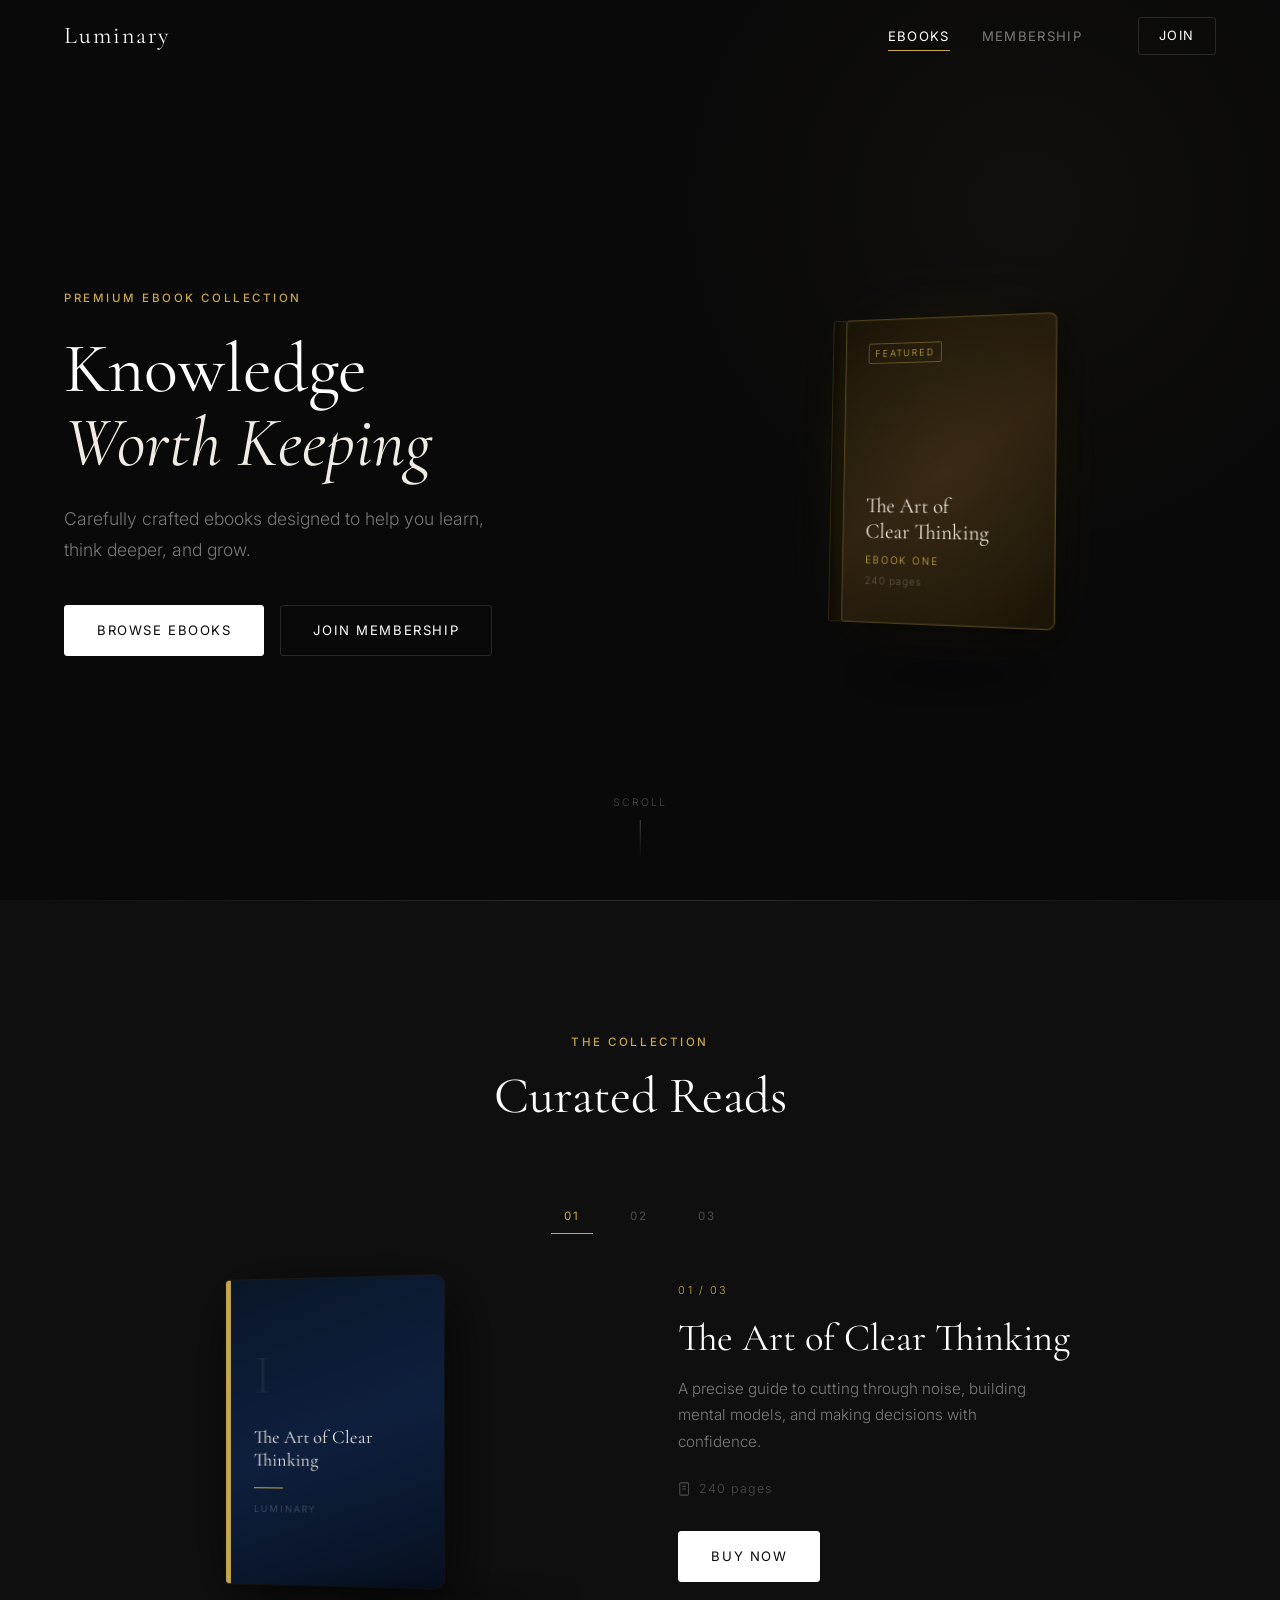
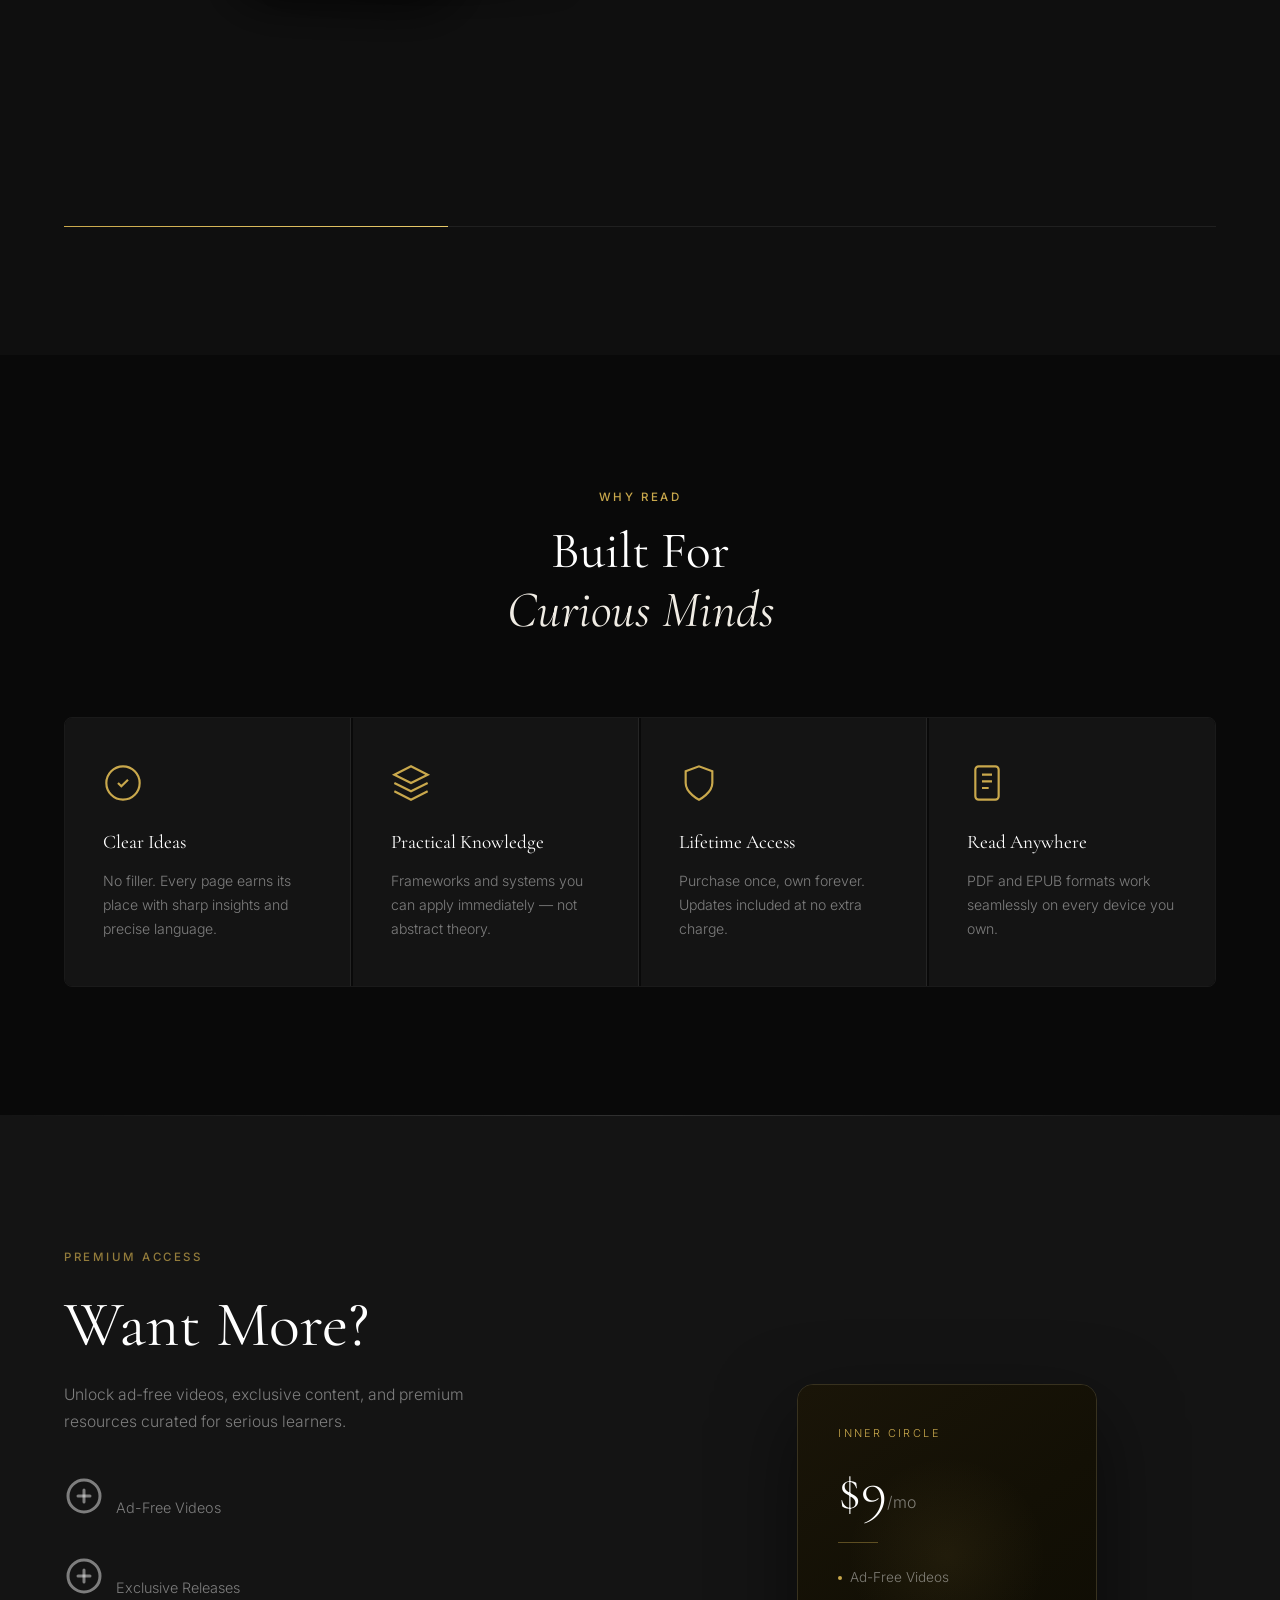
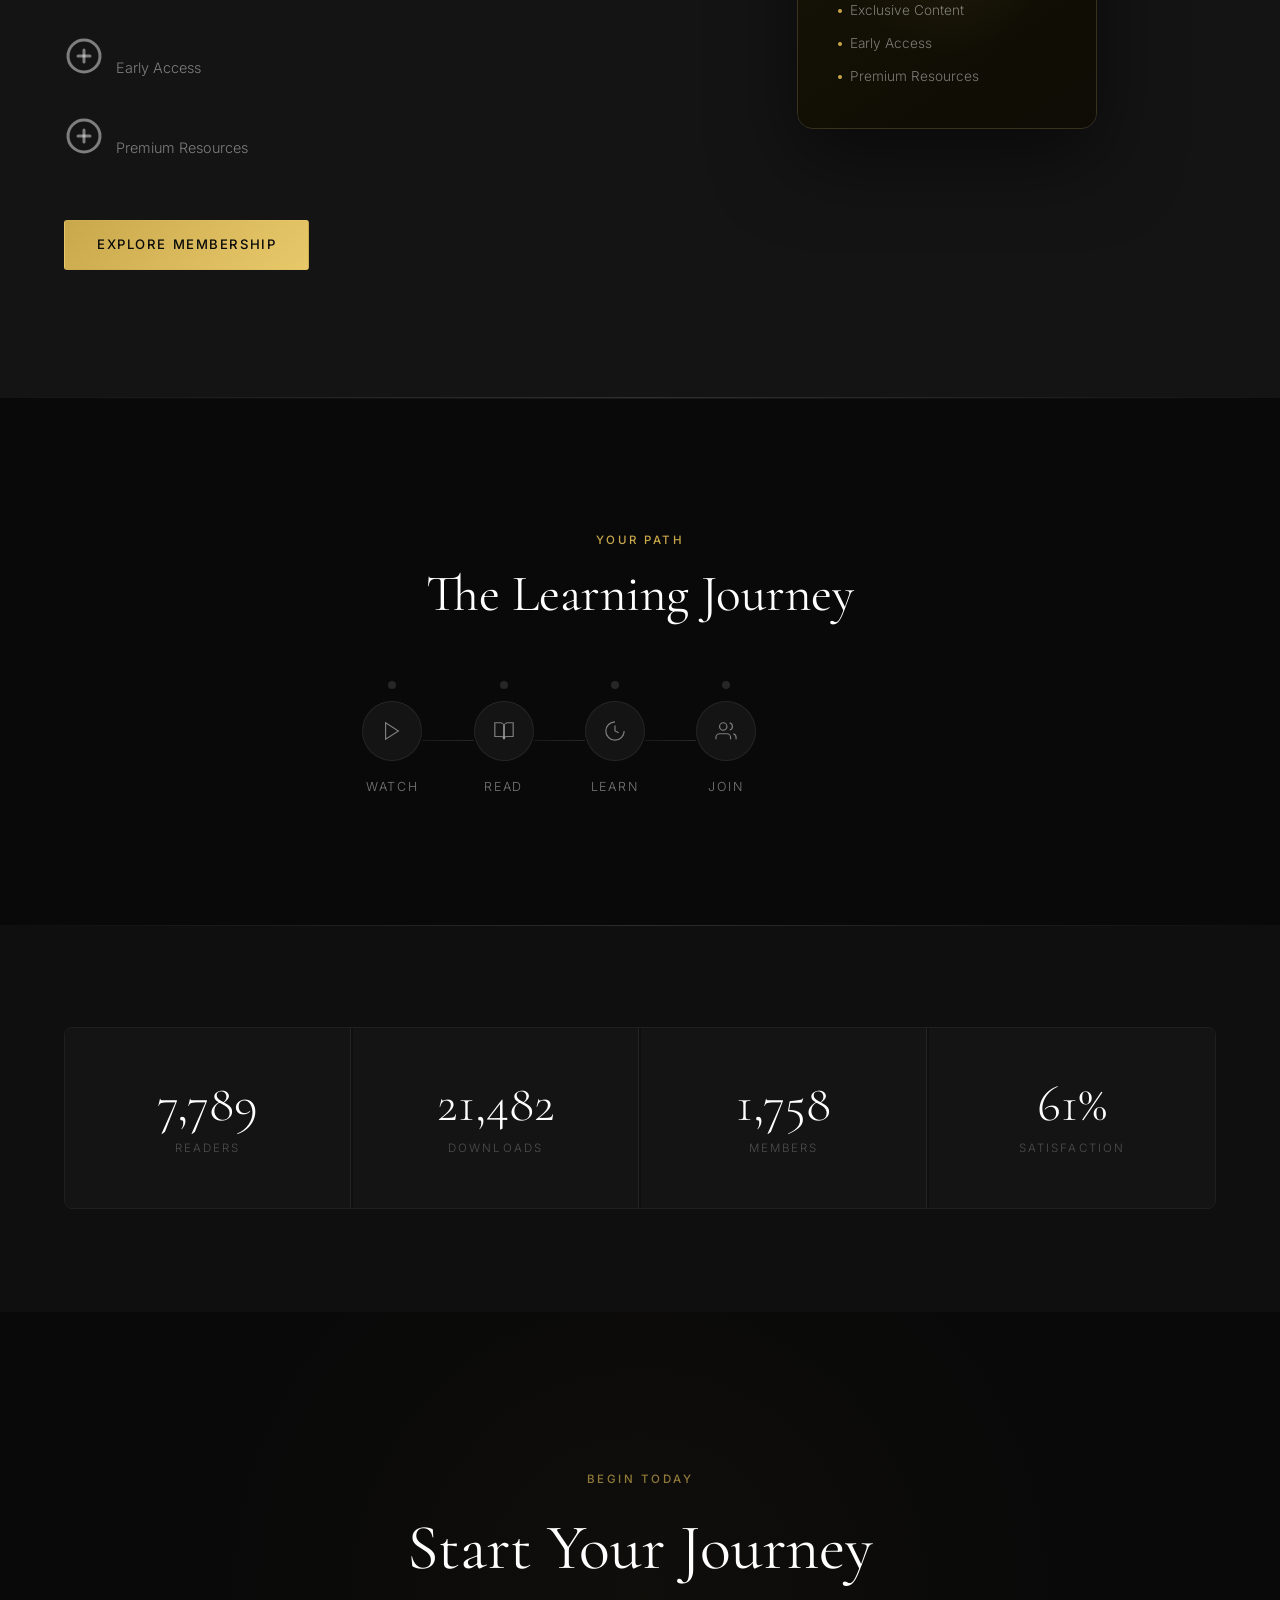
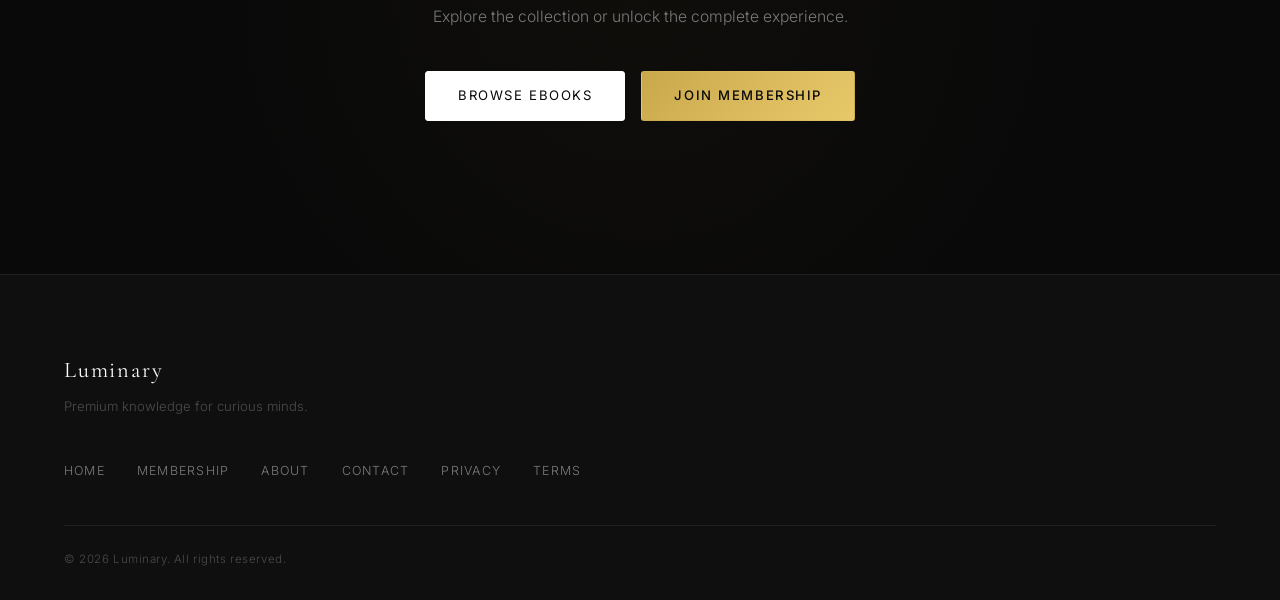
==== index.html @ 5d36d930 "Build premium two-page creator website (Home + Membership) - Dark luxury theme with Cormorant Garamo" ====
<!DOCTYPE html>
<html lang="en">
<head>
  <meta charset="UTF-8" />
  <meta name="viewport" content="width=device-width, initial-scale=1.0" />
  <title>Luminary — Ebook Collection</title>
  <link rel="stylesheet" href="styles.css" />
  <link rel="preconnect" href="https://fonts.googleapis.com" />
  <link rel="preconnect" href="https://fonts.gstatic.com" crossorigin />
  <link href="https://fonts.googleapis.com/css2?family=Cormorant+Garamond:ital,wght@0,300;0,400;0,500;0,600;1,300;1,400&family=Inter:wght@300;400;500;600&display=swap" rel="stylesheet" />
</head>
<body class="home-page">

  <!-- NAV -->
  <nav class="nav" id="nav">
    <div class="nav-inner">
      <a href="index.html" class="nav-logo">Luminary</a>
      <div class="nav-links">
        <a href="index.html" class="nav-link active">Ebooks</a>
        <a href="membership.html" class="nav-link">Membership</a>
      </div>
      <a href="membership.html" class="nav-cta">Join</a>
      <button class="nav-burger" id="navBurger" aria-label="Menu">
        <span></span><span></span><span></span>
      </button>
    </div>
    <div class="nav-mobile" id="navMobile">
      <a href="index.html">Ebooks</a>
      <a href="membership.html">Membership</a>
      <a href="membership.html" class="nav-mobile-cta">Join Membership</a>
    </div>
  </nav>

  <!-- SECTION 1 — HERO -->
  <section class="hero" id="hero">
    <div class="hero-inner">
      <div class="hero-text">
        <span class="hero-label reveal">Premium Ebook Collection</span>
        <h1 class="hero-heading reveal">Knowledge<br /><em>Worth Keeping</em></h1>
        <p class="hero-sub reveal">Carefully crafted ebooks designed to help you learn, think deeper, and grow.</p>
        <div class="hero-actions reveal">
          <a href="#ebooks" class="btn btn-primary">Browse Ebooks</a>
          <a href="membership.html" class="btn btn-ghost">Join Membership</a>
        </div>
      </div>
      <div class="hero-visual reveal-right">
        <div class="hero-book-stage">
          <div class="hero-book">
            <div class="hero-book-spine"></div>
            <div class="hero-book-cover">
              <div class="hero-book-cover-inner">
                <span class="hero-book-tag">Featured</span>
                <div class="hero-book-title">The Art of<br />Clear Thinking</div>
                <div class="hero-book-sub">Ebook One</div>
                <div class="hero-book-pages">240 pages</div>
              </div>
              <div class="hero-book-sheen"></div>
            </div>
          </div>
          <div class="hero-book-shadow"></div>
          <div class="hero-glow"></div>
        </div>
      </div>
    </div>
    <div class="hero-scroll-hint">
      <span>Scroll</span>
      <div class="hero-scroll-line"></div>
    </div>
  </section>

  <!-- SECTION 2 — EBOOK SHOWCASE -->
  <section class="ebooks" id="ebooks">
    <div class="ebooks-inner">
      <div class="section-header reveal">
        <span class="section-label">The Collection</span>
        <h2 class="section-title">Curated Reads</h2>
      </div>

      <div class="ebook-showcase">
        <div class="ebook-nav">
          <button class="ebook-nav-btn active" data-index="0">01</button>
          <button class="ebook-nav-btn" data-index="1">02</button>
          <button class="ebook-nav-btn" data-index="2">03</button>
        </div>

        <div class="ebook-stage">
          <!-- Book 1 -->
          <div class="ebook-slide active" data-index="0">
            <div class="ebook-visual">
              <div class="ebook-cover ebook-cover--one">
                <div class="ebook-cover-content">
                  <div class="ebook-cover-number">I</div>
                  <div class="ebook-cover-title">The Art of Clear Thinking</div>
                  <div class="ebook-cover-line"></div>
                  <div class="ebook-cover-author">Luminary</div>
                </div>
                <div class="ebook-cover-sheen"></div>
              </div>
              <div class="ebook-book-shadow"></div>
            </div>
            <div class="ebook-details">
              <span class="ebook-number">01 / 03</span>
              <h3 class="ebook-title">The Art of Clear Thinking</h3>
              <p class="ebook-desc">A precise guide to cutting through noise, building mental models, and making decisions with confidence.</p>
              <div class="ebook-meta">
                <span class="ebook-pages">
                  <svg viewBox="0 0 16 16" fill="none"><rect x="2" y="1" width="10" height="14" rx="1" stroke="currentColor" stroke-width="1.2"/><line x1="5" y1="5" x2="9" y2="5" stroke="currentColor" stroke-width="1.2"/><line x1="5" y1="8" x2="9" y2="8" stroke="currentColor" stroke-width="1.2"/></svg>
                  240 pages
                </span>
              </div>
              <a href="#" class="btn btn-primary ebook-buy">Buy Now</a>
            </div>
          </div>

          <!-- Book 2 -->
          <div class="ebook-slide" data-index="1">
            <div class="ebook-visual">
              <div class="ebook-cover ebook-cover--two">
                <div class="ebook-cover-content">
                  <div class="ebook-cover-number">II</div>
                  <div class="ebook-cover-title">Deep Work Rituals</div>
                  <div class="ebook-cover-line"></div>
                  <div class="ebook-cover-author">Luminary</div>
                </div>
                <div class="ebook-cover-sheen"></div>
              </div>
              <div class="ebook-book-shadow"></div>
            </div>
            <div class="ebook-details">
              <span class="ebook-number">02 / 03</span>
              <h3 class="ebook-title">Deep Work Rituals</h3>
              <p class="ebook-desc">Practical systems for cultivating focus, protecting creative energy, and doing your most important work.</p>
              <div class="ebook-meta">
                <span class="ebook-pages">
                  <svg viewBox="0 0 16 16" fill="none"><rect x="2" y="1" width="10" height="14" rx="1" stroke="currentColor" stroke-width="1.2"/><line x1="5" y1="5" x2="9" y2="5" stroke="currentColor" stroke-width="1.2"/><line x1="5" y1="8" x2="9" y2="8" stroke="currentColor" stroke-width="1.2"/></svg>
                  198 pages
                </span>
              </div>
              <a href="#" class="btn btn-primary ebook-buy">Buy Now</a>
            </div>
          </div>

          <!-- Book 3 -->
          <div class="ebook-slide" data-index="2">
            <div class="ebook-visual">
              <div class="ebook-cover ebook-cover--three">
                <div class="ebook-cover-content">
                  <div class="ebook-cover-number">III</div>
                  <div class="ebook-cover-title">The Quiet Edge</div>
                  <div class="ebook-cover-line"></div>
                  <div class="ebook-cover-author">Luminary</div>
                </div>
                <div class="ebook-cover-sheen"></div>
              </div>
              <div class="ebook-book-shadow"></div>
            </div>
            <div class="ebook-details">
              <span class="ebook-number">03 / 03</span>
              <h3 class="ebook-title">The Quiet Edge</h3>
              <p class="ebook-desc">How consistent, deliberate habits compound into extraordinary results over time — without burning out.</p>
              <div class="ebook-meta">
                <span class="ebook-pages">
                  <svg viewBox="0 0 16 16" fill="none"><rect x="2" y="1" width="10" height="14" rx="1" stroke="currentColor" stroke-width="1.2"/><line x1="5" y1="5" x2="9" y2="5" stroke="currentColor" stroke-width="1.2"/><line x1="5" y1="8" x2="9" y2="8" stroke="currentColor" stroke-width="1.2"/></svg>
                  214 pages
                </span>
              </div>
              <a href="#" class="btn btn-primary ebook-buy">Buy Now</a>
            </div>
          </div>
        </div>

        <div class="ebook-progress">
          <div class="ebook-progress-bar" id="ebookProgress"></div>
        </div>
      </div>
    </div>
  </section>

  <!-- SECTION 3 — WHY READ -->
  <section class="why">
    <div class="why-inner">
      <div class="section-header reveal">
        <span class="section-label">Why Read</span>
        <h2 class="section-title">Built For<br /><em>Curious Minds</em></h2>
      </div>
      <div class="why-grid">
        <div class="why-card reveal">
          <div class="why-icon">
            <svg viewBox="0 0 24 24" fill="none" stroke="currentColor" stroke-width="1.3"><path d="M9 12l2 2 4-4"/><circle cx="12" cy="12" r="10"/></svg>
          </div>
          <h3>Clear Ideas</h3>
          <p>No filler. Every page earns its place with sharp insights and precise language.</p>
        </div>
        <div class="why-card reveal">
          <div class="why-icon">
            <svg viewBox="0 0 24 24" fill="none" stroke="currentColor" stroke-width="1.3"><path d="M12 2L2 7l10 5 10-5-10-5z"/><path d="M2 17l10 5 10-5"/><path d="M2 12l10 5 10-5"/></svg>
          </div>
          <h3>Practical Knowledge</h3>
          <p>Frameworks and systems you can apply immediately — not abstract theory.</p>
        </div>
        <div class="why-card reveal">
          <div class="why-icon">
            <svg viewBox="0 0 24 24" fill="none" stroke="currentColor" stroke-width="1.3"><path d="M12 22s8-4 8-10V5l-8-3-8 3v7c0 6 8 10 8 10z"/></svg>
          </div>
          <h3>Lifetime Access</h3>
          <p>Purchase once, own forever. Updates included at no extra charge.</p>
        </div>
        <div class="why-card reveal">
          <div class="why-icon">
            <svg viewBox="0 0 24 24" fill="none" stroke="currentColor" stroke-width="1.3"><rect x="5" y="2" width="14" height="20" rx="2"/><path d="M9 7h6M9 11h6M9 15h4"/></svg>
          </div>
          <h3>Read Anywhere</h3>
          <p>PDF and EPUB formats work seamlessly on every device you own.</p>
        </div>
      </div>
    </div>
  </section>

  <!-- SECTION 4 — MEMBERSHIP PREVIEW -->
  <section class="membership-preview">
    <div class="membership-preview-inner">
      <div class="membership-preview-content reveal">
        <span class="section-label light">Premium Access</span>
        <h2 class="membership-preview-heading">Want More?</h2>
        <p class="membership-preview-sub">Unlock ad-free videos, exclusive content, and premium resources curated for serious learners.</p>
        <ul class="membership-benefits-list">
          <li>
            <span class="benefit-icon">
              <svg viewBox="0 0 20 20" fill="none" stroke="currentColor" stroke-width="1.5"><circle cx="10" cy="10" r="8"/><line x1="7" y1="10" x2="13" y2="10" stroke-width="1.5" stroke-linecap="round"/><line x1="10" y1="7" x2="10" y2="13" stroke-width="1.5" stroke-linecap="round"/></svg>
            </span>
            Ad-Free Videos
          </li>
          <li>
            <span class="benefit-icon">
              <svg viewBox="0 0 20 20" fill="none" stroke="currentColor" stroke-width="1.5"><circle cx="10" cy="10" r="8"/><line x1="7" y1="10" x2="13" y2="10" stroke-width="1.5" stroke-linecap="round"/><line x1="10" y1="7" x2="10" y2="13" stroke-width="1.5" stroke-linecap="round"/></svg>
            </span>
            Exclusive Releases
          </li>
          <li>
            <span class="benefit-icon">
              <svg viewBox="0 0 20 20" fill="none" stroke="currentColor" stroke-width="1.5"><circle cx="10" cy="10" r="8"/><line x1="7" y1="10" x2="13" y2="10" stroke-width="1.5" stroke-linecap="round"/><line x1="10" y1="7" x2="10" y2="13" stroke-width="1.5" stroke-linecap="round"/></svg>
            </span>
            Early Access
          </li>
          <li>
            <span class="benefit-icon">
              <svg viewBox="0 0 20 20" fill="none" stroke="currentColor" stroke-width="1.5"><circle cx="10" cy="10" r="8"/><line x1="7" y1="10" x2="13" y2="10" stroke-width="1.5" stroke-linecap="round"/><line x1="10" y1="7" x2="10" y2="13" stroke-width="1.5" stroke-linecap="round"/></svg>
            </span>
            Premium Resources
          </li>
        </ul>
        <a href="membership.html" class="btn btn-gold">Explore Membership</a>
      </div>
      <div class="membership-preview-visual reveal-right">
        <div class="membership-card-display">
          <div class="member-card">
            <div class="member-card-bg"></div>
            <div class="member-card-content">
              <div class="member-card-label">Inner Circle</div>
              <div class="member-card-price">$9<span>/mo</span></div>
              <div class="member-card-divider"></div>
              <ul class="member-card-perks">
                <li>Ad-Free Videos</li>
                <li>Exclusive Content</li>
                <li>Early Access</li>
                <li>Premium Resources</li>
              </ul>
            </div>
            <div class="member-card-glow"></div>
          </div>
        </div>
      </div>
    </div>
  </section>

  <!-- SECTION 5 — LEARNING JOURNEY -->
  <section class="journey">
    <div class="journey-inner">
      <div class="section-header reveal">
        <span class="section-label">Your Path</span>
        <h2 class="section-title">The Learning Journey</h2>
      </div>
      <div class="journey-timeline">
        <div class="journey-step reveal">
          <div class="journey-dot"></div>
          <div class="journey-icon">
            <svg viewBox="0 0 24 24" fill="none" stroke="currentColor" stroke-width="1.3"><polygon points="5,3 19,12 5,21"/></svg>
          </div>
          <span>Watch</span>
        </div>
        <div class="journey-connector reveal"></div>
        <div class="journey-step reveal">
          <div class="journey-dot"></div>
          <div class="journey-icon">
            <svg viewBox="0 0 24 24" fill="none" stroke="currentColor" stroke-width="1.3"><path d="M2 3h6a4 4 0 0 1 4 4v14a3 3 0 0 0-3-3H2z"/><path d="M22 3h-6a4 4 0 0 0-4 4v14a3 3 0 0 1 3-3h7z"/></svg>
          </div>
          <span>Read</span>
        </div>
        <div class="journey-connector reveal"></div>
        <div class="journey-step reveal">
          <div class="journey-dot"></div>
          <div class="journey-icon">
            <svg viewBox="0 0 24 24" fill="none" stroke="currentColor" stroke-width="1.3"><path d="M12 2a10 10 0 1 0 10 10"/><path d="M12 6v6l4 2"/></svg>
          </div>
          <span>Learn</span>
        </div>
        <div class="journey-connector reveal"></div>
        <div class="journey-step reveal">
          <div class="journey-dot"></div>
          <div class="journey-icon">
            <svg viewBox="0 0 24 24" fill="none" stroke="currentColor" stroke-width="1.3"><path d="M17 21v-2a4 4 0 0 0-4-4H5a4 4 0 0 0-4 4v2"/><circle cx="9" cy="7" r="4"/><path d="M23 21v-2a4 4 0 0 0-3-3.87"/><path d="M16 3.13a4 4 0 0 1 0 7.75"/></svg>
          </div>
          <span>Join</span>
        </div>
        <div class="journey-connector reveal"></div>
        <div class="journey-step journey-step--final reveal">
          <div class="journey-dot journey-dot--gold"></div>
          <div class="journey-icon">
            <svg viewBox="0 0 24 24" fill="none" stroke="currentColor" stroke-width="1.3"><polygon points="12,2 15.09,8.26 22,9.27 17,14.14 18.18,21.02 12,17.77 5.82,21.02 7,14.14 2,9.27 8.91,8.26"/></svg>
          </div>
          <span>Unlock More</span>
        </div>
      </div>
    </div>
  </section>

  <!-- SECTION 6 — TRUST / COUNTERS -->
  <section class="trust">
    <div class="trust-inner">
      <div class="trust-grid">
        <div class="trust-stat reveal">
          <div class="trust-number" data-target="12400">0</div>
          <div class="trust-label">Readers</div>
        </div>
        <div class="trust-stat reveal">
          <div class="trust-number" data-target="34200">0</div>
          <div class="trust-label">Downloads</div>
        </div>
        <div class="trust-stat reveal">
          <div class="trust-number" data-target="2800">0</div>
          <div class="trust-label">Members</div>
        </div>
        <div class="trust-stat reveal">
          <div class="trust-number" data-target="98" data-suffix="%">0</div>
          <div class="trust-label">Satisfaction</div>
        </div>
      </div>
    </div>
  </section>

  <!-- SECTION 7 — FINAL CTA -->
  <section class="final-cta">
    <div class="final-cta-inner reveal">
      <span class="section-label light">Begin Today</span>
      <h2 class="final-cta-heading">Start Your Journey</h2>
      <p class="final-cta-sub">Explore the collection or unlock the complete experience.</p>
      <div class="final-cta-actions">
        <a href="#ebooks" class="btn btn-primary">Browse Ebooks</a>
        <a href="membership.html" class="btn btn-gold">Join Membership</a>
      </div>
    </div>
  </section>

  <!-- SECTION 8 — FOOTER -->
  <footer class="footer">
    <div class="footer-inner">
      <div class="footer-brand">
        <a href="index.html" class="footer-logo">Luminary</a>
        <p>Premium knowledge for curious minds.</p>
      </div>
      <nav class="footer-links">
        <a href="index.html">Home</a>
        <a href="membership.html">Membership</a>
        <a href="#">About</a>
        <a href="#">Contact</a>
        <a href="#">Privacy</a>
        <a href="#">Terms</a>
      </nav>
      <div class="footer-copy">© 2026 Luminary. All rights reserved.</div>
    </div>
  </footer>

  <script src="main.js"></script>
</body>
</html>
---- styles.css ----
/* =========================================
   LUMINARY — Premium Dark Luxury Theme
   ========================================= */

*, *::before, *::after { box-sizing: border-box; margin: 0; padding: 0; }

:root {
  --black:   #090909;
  --dark:    #0f0f0f;
  --dark2:   #141414;
  --dark3:   #1a1a1a;
  --dark4:   #222222;
  --border:  rgba(255,255,255,0.07);
  --border2: rgba(255,255,255,0.12);
  --white:   #ffffff;
  --off:     #f0ece4;
  --muted:   rgba(255,255,255,0.45);
  --muted2:  rgba(255,255,255,0.25);
  --gold:    #c9a84c;
  --gold2:   #e8c96a;
  --gold3:   rgba(201,168,76,0.15);
  --serif:   'Cormorant Garamond', Georgia, serif;
  --sans:    'Inter', system-ui, sans-serif;
  --ease:    cubic-bezier(0.16, 1, 0.3, 1);
  --ease2:   cubic-bezier(0.4, 0, 0.2, 1);
  --r:       3px;
  --r2:      8px;
}

html { scroll-behavior: smooth; font-size: 16px; }

body {
  background: var(--black);
  color: var(--white);
  font-family: var(--sans);
  font-weight: 300;
  line-height: 1.6;
  overflow-x: hidden;
  -webkit-font-smoothing: antialiased;
}

img, svg { display: block; max-width: 100%; }

a { color: inherit; text-decoration: none; }

/* =========================================
   ANIMATIONS
   ========================================= */

@keyframes fadeUp {
  from { opacity: 0; transform: translateY(40px); }
  to   { opacity: 1; transform: translateY(0); }
}
@keyframes fadeRight {
  from { opacity: 0; transform: translateX(50px); }
  to   { opacity: 1; transform: translateX(0); }
}
@keyframes fadeLeft {
  from { opacity: 0; transform: translateX(-30px); }
  to   { opacity: 1; transform: translateX(0); }
}
@keyframes fadeIn {
  from { opacity: 0; }
  to   { opacity: 1; }
}
@keyframes shimmer {
  0%   { transform: translateX(-100%) rotate(20deg); }
  100% { transform: translateX(200%) rotate(20deg); }
}
@keyframes float {
  0%, 100% { transform: translateY(0px) rotate(-4deg); }
  50%       { transform: translateY(-14px) rotate(-4deg); }
}
@keyframes pulse-glow {
  0%, 100% { opacity: 0.4; transform: scale(1); }
  50%       { opacity: 0.7; transform: scale(1.05); }
}
@keyframes progress-fill {
  from { width: 0%; }
  to   { width: 100%; }
}
@keyframes slide-in-nav {
  from { opacity: 0; transform: translateY(-10px); }
  to   { opacity: 1; transform: translateY(0); }
}
@keyframes counter-up {
  from { transform: translateY(10px); opacity: 0; }
  to   { transform: translateY(0); opacity: 1; }
}

.reveal {
  opacity: 0;
  transform: translateY(40px);
  transition: opacity 0.9s var(--ease), transform 0.9s var(--ease);
}
.reveal.visible {
  opacity: 1;
  transform: translateY(0);
}
.reveal-right {
  opacity: 0;
  transform: translateX(50px);
  transition: opacity 0.9s var(--ease), transform 0.9s var(--ease);
}
.reveal-right.visible {
  opacity: 1;
  transform: translateX(0);
}
.reveal-up {
  opacity: 0;
  transform: translateY(60px);
  transition: opacity 1s var(--ease), transform 1s var(--ease);
}
.reveal-up.visible {
  opacity: 1;
  transform: translateY(0);
}

/* =========================================
   NAVIGATION
   ========================================= */

.nav {
  position: fixed;
  top: 0;
  left: 0;
  right: 0;
  z-index: 100;
  padding: 0 clamp(1.5rem, 5vw, 4rem);
  transition: background 0.4s var(--ease2), backdrop-filter 0.4s var(--ease2),
              border-color 0.4s var(--ease2);
  border-bottom: 1px solid transparent;
  animation: slide-in-nav 0.6s var(--ease) both;
}

.nav.scrolled {
  background: rgba(9,9,9,0.85);
  backdrop-filter: blur(20px) saturate(1.8);
  -webkit-backdrop-filter: blur(20px) saturate(1.8);
  border-bottom-color: var(--border);
}

.nav-inner {
  max-width: 1200px;
  margin: 0 auto;
  height: 72px;
  display: flex;
  align-items: center;
  gap: 2rem;
}

.nav-logo {
  font-family: var(--serif);
  font-size: 1.5rem;
  font-weight: 400;
  letter-spacing: 0.08em;
  color: var(--white);
  flex-shrink: 0;
}

.nav-links {
  display: flex;
  gap: 2rem;
  margin-left: auto;
}

.nav-link {
  font-size: 0.82rem;
  font-weight: 400;
  letter-spacing: 0.1em;
  text-transform: uppercase;
  color: var(--muted);
  transition: color 0.2s;
  position: relative;
}
.nav-link::after {
  content: '';
  position: absolute;
  bottom: -4px;
  left: 0;
  width: 0;
  height: 1px;
  background: var(--gold);
  transition: width 0.3s var(--ease);
}
.nav-link:hover,
.nav-link.active { color: var(--white); }
.nav-link.active::after,
.nav-link:hover::after { width: 100%; }

.nav-cta {
  margin-left: 1.5rem;
  padding: 0.5rem 1.25rem;
  background: transparent;
  border: 1px solid var(--border2);
  border-radius: var(--r);
  font-size: 0.8rem;
  font-weight: 400;
  letter-spacing: 0.12em;
  text-transform: uppercase;
  color: var(--white);
  transition: background 0.25s, border-color 0.25s, color 0.25s;
}
.nav-cta:hover {
  background: var(--gold3);
  border-color: var(--gold);
  color: var(--gold2);
}

.nav-burger {
  display: none;
  flex-direction: column;
  gap: 5px;
  background: none;
  border: none;
  cursor: pointer;
  padding: 4px;
  margin-left: auto;
}
.nav-burger span {
  display: block;
  width: 22px;
  height: 1.5px;
  background: var(--white);
  transition: transform 0.3s, opacity 0.3s;
}
.nav-burger.open span:nth-child(1) { transform: translateY(6.5px) rotate(45deg); }
.nav-burger.open span:nth-child(2) { opacity: 0; }
.nav-burger.open span:nth-child(3) { transform: translateY(-6.5px) rotate(-45deg); }

.nav-mobile {
  display: none;
  flex-direction: column;
  gap: 0;
  background: rgba(9,9,9,0.97);
  backdrop-filter: blur(20px);
  border-top: 1px solid var(--border);
  padding: 1rem 0;
  max-height: 0;
  overflow: hidden;
  transition: max-height 0.4s var(--ease);
}
.nav-mobile.open {
  max-height: 300px;
}
.nav-mobile a {
  padding: 1rem 2rem;
  font-size: 0.9rem;
  letter-spacing: 0.08em;
  text-transform: uppercase;
  color: var(--muted);
  transition: color 0.2s;
  border-bottom: 1px solid var(--border);
}
.nav-mobile a:last-child { border-bottom: none; }
.nav-mobile a:hover { color: var(--white); }
.nav-mobile-cta {
  color: var(--gold) !important;
}

/* =========================================
   BUTTONS
   ========================================= */

.btn {
  display: inline-flex;
  align-items: center;
  justify-content: center;
  padding: 0.85rem 2rem;
  border-radius: var(--r);
  font-family: var(--sans);
  font-size: 0.82rem;
  font-weight: 400;
  letter-spacing: 0.12em;
  text-transform: uppercase;
  cursor: pointer;
  transition: all 0.25s var(--ease2);
  border: 1px solid transparent;
  position: relative;
  overflow: hidden;
  white-space: nowrap;
}
.btn::after {
  content: '';
  position: absolute;
  inset: 0;
  background: rgba(255,255,255,0.04);
  opacity: 0;
  transition: opacity 0.2s;
}
.btn:hover::after { opacity: 1; }

.btn-primary {
  background: var(--white);
  color: var(--black);
  border-color: var(--white);
}
.btn-primary:hover {
  background: var(--off);
  transform: translateY(-1px);
  box-shadow: 0 8px 30px rgba(255,255,255,0.12);
}

.btn-ghost {
  background: transparent;
  color: var(--white);
  border-color: var(--border2);
}
.btn-ghost:hover {
  border-color: rgba(255,255,255,0.4);
  transform: translateY(-1px);
}

.btn-gold {
  background: linear-gradient(135deg, var(--gold), var(--gold2));
  color: var(--black);
  border-color: transparent;
  font-weight: 500;
}
.btn-gold:hover {
  transform: translateY(-1px);
  box-shadow: 0 8px 30px rgba(201,168,76,0.3);
}

.btn-lg {
  padding: 1.1rem 2.8rem;
  font-size: 0.88rem;
}

/* =========================================
   SECTION COMMON
   ========================================= */

.section-label {
  display: inline-block;
  font-size: 0.72rem;
  font-weight: 500;
  letter-spacing: 0.22em;
  text-transform: uppercase;
  color: var(--gold);
  margin-bottom: 1rem;
}
.section-label.light { color: rgba(201,168,76,0.7); }

.section-header {
  text-align: center;
  margin-bottom: clamp(3rem, 6vw, 5rem);
}

.section-title {
  font-family: var(--serif);
  font-size: clamp(2.2rem, 4vw, 3.5rem);
  font-weight: 400;
  line-height: 1.15;
  color: var(--white);
}
.section-title em {
  font-style: italic;
  color: var(--off);
}

/* =========================================
   HOME HERO
   ========================================= */

.hero {
  min-height: 100vh;
  display: flex;
  flex-direction: column;
  justify-content: center;
  padding: 120px clamp(1.5rem, 5vw, 4rem) 80px;
  position: relative;
  overflow: hidden;
}

.hero::before {
  content: '';
  position: absolute;
  top: -20%;
  right: -10%;
  width: 60vw;
  height: 60vw;
  background: radial-gradient(ellipse, rgba(201,168,76,0.04) 0%, transparent 65%);
  pointer-events: none;
}

.hero-inner {
  max-width: 1200px;
  margin: 0 auto;
  width: 100%;
  display: grid;
  grid-template-columns: 1fr 1fr;
  align-items: center;
  gap: clamp(3rem, 6vw, 8rem);
}

.hero-label {
  display: inline-block;
  font-size: 0.72rem;
  font-weight: 500;
  letter-spacing: 0.22em;
  text-transform: uppercase;
  color: var(--gold);
  margin-bottom: 1.5rem;
  animation-delay: 0.1s;
}

.hero-heading {
  font-family: var(--serif);
  font-size: clamp(3rem, 5.5vw, 5.5rem);
  font-weight: 400;
  line-height: 1.05;
  color: var(--white);
  margin-bottom: 1.5rem;
  animation-delay: 0.2s;
}
.hero-heading em {
  font-style: italic;
  color: var(--off);
}

.hero-sub {
  font-size: clamp(0.95rem, 1.5vw, 1.1rem);
  color: var(--muted);
  max-width: 420px;
  margin-bottom: 2.5rem;
  line-height: 1.75;
  animation-delay: 0.3s;
}

.hero-actions {
  display: flex;
  gap: 1rem;
  flex-wrap: wrap;
  animation-delay: 0.4s;
}

/* Hero Book Visual */
.hero-visual {
  display: flex;
  justify-content: center;
  align-items: center;
}

.hero-book-stage {
  position: relative;
  width: 280px;
  height: 380px;
  display: flex;
  justify-content: center;
  align-items: center;
}

.hero-book {
  position: relative;
  width: 220px;
  height: 310px;
  transform-style: preserve-3d;
  transform: perspective(1000px) rotateY(-15deg) rotateX(3deg);
  animation: float 5s ease-in-out infinite;
}

.hero-book-cover {
  position: absolute;
  inset: 0;
  background: linear-gradient(145deg, #1a1508, #2d2010, #1a1508);
  border-radius: 3px 8px 8px 3px;
  border: 1px solid rgba(201,168,76,0.25);
  overflow: hidden;
  box-shadow:
    inset 0 0 0 1px rgba(201,168,76,0.08),
    4px 8px 40px rgba(0,0,0,0.6),
    0 0 80px rgba(201,168,76,0.06);
}

.hero-book-spine {
  position: absolute;
  left: -14px;
  top: 0;
  width: 14px;
  height: 100%;
  background: linear-gradient(to right, #0e0b04, #1a1508);
  border-radius: 3px 0 0 3px;
  border-left: 1px solid rgba(201,168,76,0.15);
  border-top: 1px solid rgba(201,168,76,0.15);
  border-bottom: 1px solid rgba(201,168,76,0.15);
}

.hero-book-cover-inner {
  position: absolute;
  inset: 0;
  padding: 2rem 1.5rem;
  display: flex;
  flex-direction: column;
  justify-content: flex-end;
}

.hero-book-tag {
  position: absolute;
  top: 1.5rem;
  left: 1.5rem;
  font-size: 0.6rem;
  letter-spacing: 0.2em;
  text-transform: uppercase;
  color: var(--gold);
  border: 1px solid rgba(201,168,76,0.4);
  padding: 0.2em 0.6em;
  border-radius: 2px;
}

.hero-book-title {
  font-family: var(--serif);
  font-size: 1.35rem;
  font-weight: 400;
  line-height: 1.2;
  color: var(--off);
  margin-bottom: 0.5rem;
}
.hero-book-sub {
  font-size: 0.65rem;
  letter-spacing: 0.18em;
  text-transform: uppercase;
  color: var(--gold);
  margin-bottom: 0.3rem;
}
.hero-book-pages {
  font-size: 0.65rem;
  color: var(--muted2);
  letter-spacing: 0.1em;
}

.hero-book-sheen {
  position: absolute;
  top: 0;
  left: -40%;
  width: 30%;
  height: 100%;
  background: linear-gradient(105deg, transparent, rgba(255,255,255,0.06), transparent);
  animation: shimmer 4s ease-in-out infinite;
}

.hero-book-shadow {
  position: absolute;
  bottom: -30px;
  left: 50%;
  transform: translateX(-50%);
  width: 70%;
  height: 30px;
  background: radial-gradient(ellipse, rgba(0,0,0,0.5) 0%, transparent 70%);
  filter: blur(10px);
}

.hero-glow {
  position: absolute;
  inset: -40px;
  background: radial-gradient(ellipse, rgba(201,168,76,0.08) 0%, transparent 60%);
  animation: pulse-glow 4s ease-in-out infinite;
  pointer-events: none;
}

.hero-scroll-hint {
  position: absolute;
  bottom: 2.5rem;
  left: 50%;
  transform: translateX(-50%);
  display: flex;
  flex-direction: column;
  align-items: center;
  gap: 0.5rem;
  color: var(--muted2);
  font-size: 0.65rem;
  letter-spacing: 0.2em;
  text-transform: uppercase;
  animation: fadeIn 1s 1.2s both;
}
.hero-scroll-line {
  width: 1px;
  height: 40px;
  background: linear-gradient(to bottom, var(--muted2), transparent);
  animation: pulse-glow 2s ease-in-out infinite;
}

/* =========================================
   EBOOK SHOWCASE
   ========================================= */

.ebooks {
  padding: clamp(5rem, 10vw, 9rem) clamp(1.5rem, 5vw, 4rem);
  background: var(--dark);
  position: relative;
}
.ebooks::before {
  content: '';
  position: absolute;
  top: 0;
  left: 0;
  right: 0;
  height: 1px;
  background: linear-gradient(90deg, transparent, var(--border2), transparent);
}

.ebooks-inner {
  max-width: 1200px;
  margin: 0 auto;
}

.ebook-showcase {
  position: relative;
}

.ebook-nav {
  display: flex;
  gap: 1.5rem;
  margin-bottom: 3rem;
  justify-content: center;
}

.ebook-nav-btn {
  background: none;
  border: none;
  font-family: var(--sans);
  font-size: 0.72rem;
  letter-spacing: 0.18em;
  color: var(--muted2);
  cursor: pointer;
  padding: 0.4rem 0.8rem;
  position: relative;
  transition: color 0.3s;
}
.ebook-nav-btn::after {
  content: '';
  position: absolute;
  bottom: -4px;
  left: 0;
  width: 0;
  height: 1px;
  background: var(--gold);
  transition: width 0.3s var(--ease);
}
.ebook-nav-btn.active {
  color: var(--gold);
}
.ebook-nav-btn.active::after,
.ebook-nav-btn:hover::after { width: 100%; }
.ebook-nav-btn:hover { color: var(--muted); }

.ebook-stage {
  position: relative;
  min-height: 500px;
}

.ebook-slide {
  position: absolute;
  inset: 0;
  display: grid;
  grid-template-columns: 1fr 1fr;
  align-items: center;
  gap: clamp(3rem, 6vw, 8rem);
  opacity: 0;
  transform: translateX(40px);
  transition: opacity 0.6s var(--ease), transform 0.6s var(--ease);
  pointer-events: none;
}
.ebook-slide.active {
  opacity: 1;
  transform: translateX(0);
  pointer-events: all;
  position: relative;
}
.ebook-slide.exit {
  opacity: 0;
  transform: translateX(-40px);
}

.ebook-visual {
  display: flex;
  justify-content: center;
  align-items: center;
  position: relative;
}

.ebook-cover {
  width: 220px;
  height: 308px;
  border-radius: 3px 10px 10px 3px;
  position: relative;
  overflow: hidden;
  box-shadow:
    8px 16px 60px rgba(0,0,0,0.7),
    0 0 0 1px rgba(255,255,255,0.06);
  transform: perspective(800px) rotateY(-8deg);
  transition: transform 0.5s var(--ease);
}
.ebook-cover:hover {
  transform: perspective(800px) rotateY(-3deg) translateY(-6px);
}

.ebook-cover--one {
  background: linear-gradient(160deg, #0a1628, #0e1f3d, #071020);
  border-left: 5px solid #c9a84c;
}
.ebook-cover--two {
  background: linear-gradient(160deg, #120820, #1e0e38, #0a0616);
  border-left: 5px solid #8b6bb0;
}
.ebook-cover--three {
  background: linear-gradient(160deg, #0d1a0d, #162416, #091209);
  border-left: 5px solid #4a9e6e;
}

.ebook-cover-content {
  position: absolute;
  inset: 0;
  padding: 2rem 1.5rem;
  display: flex;
  flex-direction: column;
  justify-content: center;
}

.ebook-cover-number {
  font-family: var(--serif);
  font-size: 3.5rem;
  font-weight: 300;
  color: rgba(255,255,255,0.06);
  line-height: 1;
  margin-bottom: 1.5rem;
}
.ebook-cover-title {
  font-family: var(--serif);
  font-size: 1.15rem;
  font-weight: 400;
  color: var(--off);
  line-height: 1.25;
  margin-bottom: 1rem;
}
.ebook-cover-line {
  width: 30px;
  height: 1px;
  background: var(--gold);
  margin-bottom: 0.8rem;
}
.ebook-cover-author {
  font-size: 0.6rem;
  letter-spacing: 0.2em;
  text-transform: uppercase;
  color: var(--muted2);
}

.ebook-cover-sheen {
  position: absolute;
  top: 0;
  left: -50%;
  width: 35%;
  height: 100%;
  background: linear-gradient(105deg, transparent, rgba(255,255,255,0.05), transparent);
  animation: shimmer 6s ease-in-out infinite;
}

.ebook-book-shadow {
  position: absolute;
  bottom: -20px;
  right: 20px;
  width: 60%;
  height: 24px;
  background: radial-gradient(ellipse, rgba(0,0,0,0.4) 0%, transparent 70%);
  filter: blur(8px);
}

.ebook-details {
  display: flex;
  flex-direction: column;
  gap: 1rem;
}

.ebook-number {
  font-size: 0.68rem;
  letter-spacing: 0.2em;
  text-transform: uppercase;
  color: var(--gold);
}

.ebook-title {
  font-family: var(--serif);
  font-size: clamp(1.8rem, 3vw, 2.8rem);
  font-weight: 400;
  line-height: 1.15;
  color: var(--white);
}

.ebook-desc {
  font-size: 0.95rem;
  color: var(--muted);
  line-height: 1.75;
  max-width: 380px;
}

.ebook-meta {
  display: flex;
  gap: 1.5rem;
  margin: 0.5rem 0;
}

.ebook-pages {
  display: flex;
  align-items: center;
  gap: 0.4rem;
  font-size: 0.78rem;
  color: var(--muted2);
  letter-spacing: 0.08em;
}
.ebook-pages svg {
  width: 14px;
  height: 14px;
}

.ebook-buy { align-self: flex-start; margin-top: 0.5rem; }

.ebook-progress {
  width: 100%;
  height: 1px;
  background: var(--border);
  margin-top: 3rem;
  position: relative;
  overflow: hidden;
}
.ebook-progress-bar {
  height: 100%;
  background: linear-gradient(90deg, var(--gold), var(--gold2));
  width: 33.33%;
  transition: width 0.4s var(--ease2);
}

/* =========================================
   WHY READ
   ========================================= */

.why {
  padding: clamp(5rem, 10vw, 9rem) clamp(1.5rem, 5vw, 4rem);
  background: var(--black);
}
.why-inner { max-width: 1200px; margin: 0 auto; }

.why-grid {
  display: grid;
  grid-template-columns: repeat(4, 1fr);
  gap: 2px;
  border: 1px solid var(--border);
  border-radius: var(--r2);
  overflow: hidden;
}

.why-card {
  padding: clamp(2rem, 3.5vw, 3rem) clamp(1.5rem, 3vw, 2.5rem);
  background: var(--dark2);
  border-right: 1px solid var(--border);
  transition: background 0.3s;
}
.why-card:last-child { border-right: none; }
.why-card:hover { background: var(--dark3); }

.why-icon {
  width: 40px;
  height: 40px;
  margin-bottom: 1.5rem;
  color: var(--gold);
}
.why-icon svg { width: 100%; height: 100%; }

.why-card h3 {
  font-family: var(--serif);
  font-size: 1.2rem;
  font-weight: 400;
  color: var(--white);
  margin-bottom: 0.75rem;
}
.why-card p {
  font-size: 0.88rem;
  color: var(--muted);
  line-height: 1.7;
}

/* =========================================
   MEMBERSHIP PREVIEW
   ========================================= */

.membership-preview {
  padding: clamp(5rem, 10vw, 9rem) clamp(1.5rem, 5vw, 4rem);
  background: var(--dark2);
  position: relative;
  overflow: hidden;
}
.membership-preview::before {
  content: '';
  position: absolute;
  top: 0;
  left: 0;
  right: 0;
  height: 1px;
  background: linear-gradient(90deg, transparent, var(--border2), transparent);
}
.membership-preview::after {
  content: '';
  position: absolute;
  bottom: 0;
  left: 0;
  right: 0;
  height: 1px;
  background: linear-gradient(90deg, transparent, var(--border2), transparent);
}

.membership-preview-inner {
  max-width: 1200px;
  margin: 0 auto;
  display: grid;
  grid-template-columns: 1fr 1fr;
  align-items: center;
  gap: clamp(3rem, 6vw, 8rem);
}

.membership-preview-heading {
  font-family: var(--serif);
  font-size: clamp(2.5rem, 5vw, 4.5rem);
  font-weight: 400;
  line-height: 1.1;
  color: var(--white);
  margin-bottom: 1.25rem;
  margin-top: 0.5rem;
}

.membership-preview-sub {
  font-size: 0.98rem;
  color: var(--muted);
  line-height: 1.75;
  margin-bottom: 2.5rem;
  max-width: 400px;
}

.membership-benefits-list {
  list-style: none;
  display: flex;
  flex-direction: column;
  gap: 1rem;
  margin-bottom: 2.5rem;
}
.membership-benefits-list li {
  display: flex;
  align-items: center;
  gap: 0.75rem;
  font-size: 0.9rem;
  color: var(--muted);
}
.benefit-icon {
  width: 20px;
  height: 20px;
  flex-shrink: 0;
  color: var(--gold);
}
.benefit-icon svg { width: 100%; height: 100%; }

.membership-preview-visual {
  display: flex;
  justify-content: center;
}

.membership-card-display {
  position: relative;
  padding: 2rem;
}

.member-card {
  position: relative;
  width: 300px;
  border-radius: 16px;
  padding: 2.5rem;
  overflow: hidden;
  border: 1px solid rgba(201,168,76,0.2);
  box-shadow: 0 30px 80px rgba(0,0,0,0.5);
}
.member-card-bg {
  position: absolute;
  inset: 0;
  background: linear-gradient(145deg, #1a1508, #131005, #0e0c04);
}
.member-card-content {
  position: relative;
  z-index: 1;
}
.member-card-label {
  font-size: 0.68rem;
  letter-spacing: 0.22em;
  text-transform: uppercase;
  color: var(--gold);
  margin-bottom: 1.25rem;
}
.member-card-price {
  font-family: var(--serif);
  font-size: 3.5rem;
  font-weight: 300;
  color: var(--white);
  line-height: 1;
  margin-bottom: 0.25rem;
}
.member-card-price span {
  font-size: 1rem;
  color: var(--muted);
  font-family: var(--sans);
}
.member-card-divider {
  width: 40px;
  height: 1px;
  background: rgba(201,168,76,0.4);
  margin: 1.5rem 0;
}
.member-card-perks {
  list-style: none;
  display: flex;
  flex-direction: column;
  gap: 0.7rem;
}
.member-card-perks li {
  font-size: 0.85rem;
  color: var(--muted);
  display: flex;
  align-items: center;
  gap: 0.5rem;
}
.member-card-perks li::before {
  content: '';
  width: 4px;
  height: 4px;
  background: var(--gold);
  border-radius: 50%;
  flex-shrink: 0;
}
.member-card-glow {
  position: absolute;
  top: 50%;
  left: 50%;
  transform: translate(-50%, -50%);
  width: 200px;
  height: 200px;
  background: radial-gradient(ellipse, rgba(201,168,76,0.08) 0%, transparent 70%);
  pointer-events: none;
  animation: pulse-glow 4s ease-in-out infinite;
}

/* =========================================
   JOURNEY TIMELINE
   ========================================= */

.journey {
  padding: clamp(5rem, 10vw, 9rem) clamp(1.5rem, 5vw, 4rem);
  background: var(--black);
  position: relative;
}
.journey::before {
  content: '';
  position: absolute;
  top: 0; left: 0; right: 0;
  height: 1px;
  background: linear-gradient(90deg, transparent, var(--border), transparent);
}

.journey-inner { max-width: 1200px; margin: 0 auto; }

.journey-timeline {
  display: flex;
  align-items: center;
  justify-content: center;
  gap: 0;
  flex-wrap: wrap;
  margin-top: 1rem;
}

.journey-step {
  display: flex;
  flex-direction: column;
  align-items: center;
  gap: 1rem;
  position: relative;
}

.journey-dot {
  width: 8px;
  height: 8px;
  border-radius: 50%;
  background: var(--border2);
  position: absolute;
  top: -20px;
}
.journey-dot--gold { background: var(--gold); }

.journey-icon {
  width: 60px;
  height: 60px;
  border: 1px solid var(--border);
  border-radius: 50%;
  display: flex;
  align-items: center;
  justify-content: center;
  color: var(--muted);
  transition: border-color 0.3s, color 0.3s, background 0.3s;
  background: var(--dark2);
}
.journey-icon svg { width: 22px; height: 22px; }

.journey-step--final .journey-icon {
  border-color: rgba(201,168,76,0.3);
  color: var(--gold);
  background: var(--gold3);
}

.journey-step:hover .journey-icon {
  border-color: var(--border2);
  color: var(--white);
  background: var(--dark3);
}

.journey-step span {
  font-size: 0.78rem;
  letter-spacing: 0.15em;
  text-transform: uppercase;
  color: var(--muted);
}
.journey-step--final span { color: var(--gold); }

.journey-connector {
  width: clamp(2rem, 4vw, 5rem);
  height: 1px;
  background: linear-gradient(90deg, var(--border), var(--border2));
  margin-top: -1rem;
}

/* =========================================
   TRUST / COUNTERS
   ========================================= */

.trust {
  padding: clamp(4rem, 8vw, 7rem) clamp(1.5rem, 5vw, 4rem);
  background: var(--dark);
  position: relative;
}
.trust::before {
  content: '';
  position: absolute;
  top: 0; left: 0; right: 0;
  height: 1px;
  background: linear-gradient(90deg, transparent, var(--border2), transparent);
}

.trust-inner { max-width: 1200px; margin: 0 auto; }

.trust-grid {
  display: grid;
  grid-template-columns: repeat(4, 1fr);
  gap: 2px;
  border: 1px solid var(--border);
  border-radius: var(--r2);
  overflow: hidden;
}

.trust-stat {
  padding: clamp(2rem, 4vw, 3.5rem) 2rem;
  background: var(--dark2);
  text-align: center;
  border-right: 1px solid var(--border);
  transition: background 0.3s;
}
.trust-stat:last-child { border-right: none; }
.trust-stat:hover { background: var(--dark3); }

.trust-number {
  font-family: var(--serif);
  font-size: clamp(2.5rem, 4vw, 4rem);
  font-weight: 300;
  color: var(--white);
  line-height: 1;
  margin-bottom: 0.5rem;
  transition: color 0.3s;
}
.trust-stat:hover .trust-number { color: var(--gold); }

.trust-label {
  font-size: 0.72rem;
  letter-spacing: 0.18em;
  text-transform: uppercase;
  color: var(--muted2);
}

/* =========================================
   FINAL CTA — HOME
   ========================================= */

.final-cta {
  padding: clamp(6rem, 12vw, 10rem) clamp(1.5rem, 5vw, 4rem);
  background: var(--black);
  text-align: center;
  position: relative;
  overflow: hidden;
}
.final-cta::before {
  content: '';
  position: absolute;
  top: 50%;
  left: 50%;
  transform: translate(-50%, -50%);
  width: 80vw;
  height: 80vw;
  background: radial-gradient(ellipse, rgba(201,168,76,0.03) 0%, transparent 60%);
  pointer-events: none;
}

.final-cta-inner {
  max-width: 640px;
  margin: 0 auto;
  position: relative;
}

.final-cta-heading {
  font-family: var(--serif);
  font-size: clamp(2.5rem, 5vw, 4.5rem);
  font-weight: 400;
  line-height: 1.1;
  color: var(--white);
  margin: 0.5rem 0 1.25rem;
}

.final-cta-sub {
  font-size: 0.98rem;
  color: var(--muted);
  line-height: 1.75;
  margin-bottom: 2.5rem;
}

.final-cta-actions {
  display: flex;
  gap: 1rem;
  justify-content: center;
  flex-wrap: wrap;
}

/* =========================================
   FOOTER
   ========================================= */

.footer {
  background: var(--dark);
  border-top: 1px solid var(--border);
  padding: clamp(3rem, 6vw, 5rem) clamp(1.5rem, 5vw, 4rem) 2rem;
}

.footer-inner {
  max-width: 1200px;
  margin: 0 auto;
  display: flex;
  flex-direction: column;
  gap: 2.5rem;
}

.footer-brand {
  display: flex;
  flex-direction: column;
  gap: 0.5rem;
}

.footer-logo {
  font-family: var(--serif);
  font-size: 1.4rem;
  font-weight: 400;
  letter-spacing: 0.08em;
  color: var(--white);
}

.footer-brand p {
  font-size: 0.82rem;
  color: var(--muted2);
}

.footer-links {
  display: flex;
  flex-wrap: wrap;
  gap: 0.25rem 2rem;
}
.footer-links a {
  font-size: 0.78rem;
  letter-spacing: 0.1em;
  text-transform: uppercase;
  color: var(--muted);
  transition: color 0.2s;
  padding: 0.25rem 0;
}
.footer-links a:hover { color: var(--white); }

.footer-copy {
  font-size: 0.72rem;
  color: var(--muted2);
  letter-spacing: 0.05em;
  padding-top: 1.5rem;
  border-top: 1px solid var(--border);
}

/* =========================================
   MEMBERSHIP PAGE — HERO
   ========================================= */

.membership-page { }

.mem-hero {
  min-height: 100vh;
  display: flex;
  align-items: center;
  padding: 120px clamp(1.5rem, 5vw, 4rem) 80px;
  position: relative;
  overflow: hidden;
  background: var(--dark2);
}
.mem-hero::before {
  content: '';
  position: absolute;
  top: 0; left: 0; right: 0;
  height: 1px;
  background: linear-gradient(90deg, transparent, rgba(201,168,76,0.2), transparent);
  top: auto; bottom: 0;
}

.mem-hero-bg-text {
  position: absolute;
  bottom: -2rem;
  left: 50%;
  transform: translateX(-50%);
  font-family: var(--serif);
  font-size: clamp(6rem, 18vw, 18rem);
  font-weight: 300;
  color: rgba(255,255,255,0.015);
  letter-spacing: 0.15em;
  white-space: nowrap;
  pointer-events: none;
  user-select: none;
}

.mem-hero-inner {
  max-width: 1200px;
  margin: 0 auto;
  width: 100%;
  display: grid;
  grid-template-columns: 1fr 1fr;
  align-items: center;
  gap: clamp(3rem, 6vw, 8rem);
  position: relative;
}

.mem-hero-heading {
  font-family: var(--serif);
  font-size: clamp(3rem, 5.5vw, 5.5rem);
  font-weight: 400;
  line-height: 1.05;
  color: var(--white);
  margin: 0.75rem 0 1.25rem;
}
.mem-hero-heading em {
  font-style: italic;
  color: var(--off);
}

.mem-hero-sub {
  font-size: 0.98rem;
  color: var(--muted);
  line-height: 1.75;
  max-width: 400px;
}

/* Pricing Card */
.pricing-card {
  position: relative;
  border-radius: 20px;
  padding: 3rem 2.5rem;
  overflow: hidden;
  border: 1px solid rgba(201,168,76,0.2);
  box-shadow:
    0 40px 100px rgba(0,0,0,0.5),
    inset 0 1px 0 rgba(201,168,76,0.1);
  transition: transform 0.4s var(--ease), box-shadow 0.4s var(--ease);
}
.pricing-card:hover {
  transform: translateY(-6px);
  box-shadow: 0 50px 120px rgba(0,0,0,0.6), 0 0 50px rgba(201,168,76,0.08);
}

.pricing-card-bg {
  position: absolute;
  inset: 0;
  background: linear-gradient(160deg, #181205, #120f04, #0c0a02);
}

.pricing-badge {
  position: absolute;
  top: 1.5rem;
  right: 1.5rem;
  font-size: 0.6rem;
  letter-spacing: 0.2em;
  text-transform: uppercase;
  color: var(--black);
  background: linear-gradient(135deg, var(--gold), var(--gold2));
  padding: 0.3em 0.7em;
  border-radius: 2px;
  font-weight: 500;
}

.pricing-label {
  position: relative;
  font-size: 0.68rem;
  letter-spacing: 0.25em;
  text-transform: uppercase;
  color: var(--gold);
  margin-bottom: 1.5rem;
}

.pricing-price {
  position: relative;
  font-family: var(--serif);
  font-size: 5rem;
  font-weight: 300;
  color: var(--white);
  line-height: 1;
  margin-bottom: 0.25rem;
}
.pricing-period {
  font-family: var(--sans);
  font-size: 1rem;
  color: var(--muted);
  font-weight: 300;
}

.pricing-divider {
  width: 40px;
  height: 1px;
  background: rgba(201,168,76,0.4);
  margin: 2rem 0;
  position: relative;
}

.pricing-features {
  list-style: none;
  display: flex;
  flex-direction: column;
  gap: 1rem;
  margin-bottom: 2.5rem;
  position: relative;
}
.pricing-features li {
  display: flex;
  align-items: center;
  gap: 0.75rem;
  font-size: 0.88rem;
  color: var(--muted);
}
.pricing-features li svg {
  width: 16px;
  height: 16px;
  flex-shrink: 0;
  color: var(--gold);
}

.pricing-btn { width: 100%; position: relative; }

.pricing-note {
  position: relative;
  text-align: center;
  font-size: 0.72rem;
  color: var(--muted2);
  margin-top: 1rem;
  letter-spacing: 0.05em;
}

.pricing-glow {
  position: absolute;
  top: 50%;
  left: 50%;
  transform: translate(-50%, -50%);
  width: 300px;
  height: 300px;
  background: radial-gradient(ellipse, rgba(201,168,76,0.05) 0%, transparent 70%);
  pointer-events: none;
  animation: pulse-glow 5s ease-in-out infinite;
}

/* =========================================
   BENEFITS GRID
   ========================================= */

.benefits {
  padding: clamp(5rem, 10vw, 9rem) clamp(1.5rem, 5vw, 4rem);
  background: var(--black);
}
.benefits-inner { max-width: 1200px; margin: 0 auto; }

.benefits-grid {
  display: grid;
  grid-template-columns: repeat(3, 1fr);
  gap: 1px;
  border: 1px solid var(--border);
  border-radius: var(--r2);
  overflow: hidden;
}

.benefit-card {
  padding: clamp(2rem, 3.5vw, 3rem) clamp(1.5rem, 3vw, 2.5rem);
  background: var(--dark2);
  border-right: 1px solid var(--border);
  border-bottom: 1px solid var(--border);
  transition: background 0.3s;
  position: relative;
  overflow: hidden;
}
.benefit-card:hover { background: var(--dark3); }
.benefit-card:nth-child(3),
.benefit-card:nth-child(6) { border-right: none; }
.benefit-card:nth-child(4),
.benefit-card:nth-child(5),
.benefit-card:nth-child(6) { border-bottom: none; }

.benefit-card--gold {
  background: linear-gradient(160deg, #131005, #0e0c04);
}
.benefit-card--gold::before {
  content: '';
  position: absolute;
  top: 0;
  left: 0;
  right: 0;
  height: 2px;
  background: linear-gradient(90deg, transparent, var(--gold), transparent);
}

.benefit-icon {
  width: 40px;
  height: 40px;
  color: var(--muted);
  margin-bottom: 1.5rem;
  transition: color 0.3s;
}
.benefit-icon svg { width: 100%; height: 100%; }
.benefit-card:hover .benefit-icon { color: var(--gold); }
.benefit-card--gold .benefit-icon { color: var(--gold); }

.benefit-card h3 {
  font-family: var(--serif);
  font-size: 1.15rem;
  font-weight: 400;
  color: var(--white);
  margin-bottom: 0.6rem;
}
.benefit-card p {
  font-size: 0.85rem;
  color: var(--muted);
  line-height: 1.7;
}

/* =========================================
   CONTENT PREVIEW / VAULT
   ========================================= */

.preview-gallery {
  padding: clamp(5rem, 10vw, 9rem) clamp(1.5rem, 5vw, 4rem);
  background: var(--dark);
  position: relative;
}
.preview-gallery::before {
  content: '';
  position: absolute;
  top: 0; left: 0; right: 0;
  height: 1px;
  background: linear-gradient(90deg, transparent, var(--border2), transparent);
}

.preview-gallery-inner { max-width: 1200px; margin: 0 auto; }

.preview-grid {
  display: grid;
  grid-template-columns: repeat(2, 1fr);
  gap: 1.5px;
  border-radius: var(--r2);
  overflow: hidden;
  border: 1px solid var(--border);
  margin-bottom: 3rem;
}

.preview-item {
  position: relative;
  aspect-ratio: 16/9;
  overflow: hidden;
  cursor: default;
}

.preview-item--video .preview-blur {
  background: linear-gradient(145deg, #0e1422, #12192e, #0a1020);
}
.preview-item--resource .preview-blur {
  background: linear-gradient(145deg, #120e22, #1a122e, #0e0a1a);
}
.preview-item--upcoming .preview-blur {
  background: linear-gradient(145deg, #0e1a10, #12201a, #0a1410);
}

.preview-blur {
  position: absolute;
  inset: 0;
  display: flex;
  flex-direction: column;
  align-items: center;
  justify-content: center;
  gap: 0.75rem;
  filter: blur(0px);
}

.preview-content-inner {
  display: flex;
  flex-direction: column;
  align-items: center;
  gap: 0.5rem;
  opacity: 0.3;
}
.preview-content-inner svg {
  width: 28px;
  height: 28px;
  color: var(--white);
}
.preview-content-inner span {
  font-size: 0.7rem;
  letter-spacing: 0.15em;
  text-transform: uppercase;
  color: var(--white);
}

.preview-label-tag {
  position: absolute;
  top: 1rem;
  right: 1rem;
  font-size: 0.6rem;
  letter-spacing: 0.18em;
  text-transform: uppercase;
  color: var(--black);
  background: var(--gold);
  padding: 0.25em 0.6em;
  border-radius: 2px;
}
.preview-label-tag--upcoming {
  background: rgba(74,158,110,0.8);
  color: var(--white);
}

.preview-overlay {
  position: absolute;
  bottom: 0;
  left: 0;
  right: 0;
  padding: 1.5rem;
  background: linear-gradient(to top, rgba(0,0,0,0.8), transparent);
  display: flex;
  flex-direction: column;
  gap: 0.25rem;
}

.preview-type {
  font-size: 0.62rem;
  letter-spacing: 0.18em;
  text-transform: uppercase;
  color: var(--gold);
}
.preview-title {
  font-family: var(--serif);
  font-size: 1rem;
  color: var(--white);
  font-weight: 400;
}

.preview-cta {
  display: flex;
  flex-direction: column;
  align-items: center;
  gap: 1.5rem;
  text-align: center;
}
.preview-cta p {
  font-size: 0.9rem;
  color: var(--muted);
  letter-spacing: 0.05em;
}

/* =========================================
   READER TO MEMBER
   ========================================= */

.reader-to-member {
  padding: clamp(5rem, 10vw, 9rem) clamp(1.5rem, 5vw, 4rem);
  background: var(--black);
  position: relative;
}
.reader-to-member::before {
  content: '';
  position: absolute;
  top: 0; left: 0; right: 0;
  height: 1px;
  background: linear-gradient(90deg, transparent, var(--border), transparent);
}

.reader-to-member-inner {
  max-width: 1200px;
  margin: 0 auto;
  display: grid;
  grid-template-columns: 1fr 1fr;
  align-items: center;
  gap: clamp(3rem, 6vw, 8rem);
}

.rtm-text .section-title {
  text-align: left;
  margin-bottom: 1.25rem;
}
.rtm-text p {
  font-size: 0.95rem;
  color: var(--muted);
  line-height: 1.75;
  margin-bottom: 2rem;
  max-width: 380px;
}

.rtm-timeline {
  display: flex;
  flex-direction: column;
  gap: 0;
  padding-left: 1rem;
}

.rtm-step {
  display: flex;
  align-items: center;
  gap: 1.5rem;
  position: relative;
}

.rtm-step-dot {
  width: 12px;
  height: 12px;
  border-radius: 50%;
  border: 1px solid var(--border2);
  background: var(--dark3);
  flex-shrink: 0;
  z-index: 1;
  position: relative;
}
.rtm-step-dot--gold {
  border-color: var(--gold);
  background: var(--gold3);
}

.rtm-step-content {
  display: flex;
  flex-direction: column;
  padding: 1rem 0;
}
.rtm-step-num {
  font-size: 0.62rem;
  letter-spacing: 0.2em;
  color: var(--gold);
  margin-bottom: 0.2rem;
}
.rtm-step-label {
  font-family: var(--serif);
  font-size: 1.15rem;
  color: var(--white);
}
.rtm-step--final .rtm-step-label { color: var(--gold); }

.rtm-line {
  width: 1px;
  height: 30px;
  background: linear-gradient(to bottom, var(--border2), var(--border));
  margin-left: 5.5px;
}

/* =========================================
   HOW IT WORKS
   ========================================= */

.how-it-works {
  padding: clamp(5rem, 10vw, 9rem) clamp(1.5rem, 5vw, 4rem);
  background: var(--dark2);
}
.how-it-works::before {
  content: '';
  display: block;
  height: 1px;
  background: linear-gradient(90deg, transparent, var(--border), transparent);
  margin-bottom: clamp(5rem, 10vw, 9rem);
  margin-left: clamp(-1.5rem, -5vw, -4rem);
  margin-right: clamp(-1.5rem, -5vw, -4rem);
  margin-top: clamp(-5rem, -10vw, -9rem);
}

.how-it-works-inner { max-width: 1200px; margin: 0 auto; }

.hiw-steps {
  display: flex;
  align-items: center;
  justify-content: center;
  gap: 0;
  flex-wrap: wrap;
}

.hiw-step {
  display: flex;
  flex-direction: column;
  align-items: center;
  gap: 1rem;
  text-align: center;
  padding: 0 1rem;
  position: relative;
}

.hiw-num {
  font-size: 0.62rem;
  letter-spacing: 0.2em;
  color: var(--gold);
  margin-bottom: -0.5rem;
}

.hiw-icon {
  width: 72px;
  height: 72px;
  border: 1px solid var(--border);
  border-radius: 50%;
  display: flex;
  align-items: center;
  justify-content: center;
  color: var(--muted);
  background: var(--dark3);
  transition: border-color 0.3s, color 0.3s, background 0.3s;
}
.hiw-icon svg { width: 26px; height: 26px; }
.hiw-step:hover .hiw-icon {
  border-color: var(--border2);
  color: var(--white);
  background: var(--dark4);
}

.hiw-step h3 {
  font-family: var(--serif);
  font-size: 1.15rem;
  font-weight: 400;
  color: var(--white);
}
.hiw-step p {
  font-size: 0.82rem;
  color: var(--muted);
  max-width: 120px;
  line-height: 1.5;
}

.hiw-connector {
  width: clamp(2rem, 5vw, 6rem);
  height: 1px;
  background: linear-gradient(90deg, var(--border), var(--border2));
  margin-top: -1.5rem;
  flex-shrink: 0;
}

/* =========================================
   FAQ
   ========================================= */

.faq {
  padding: clamp(5rem, 10vw, 9rem) clamp(1.5rem, 5vw, 4rem);
  background: var(--black);
  position: relative;
}
.faq::before {
  content: '';
  position: absolute;
  top: 0; left: 0; right: 0;
  height: 1px;
  background: linear-gradient(90deg, transparent, var(--border), transparent);
}

.faq-inner { max-width: 800px; margin: 0 auto; }

.faq-list {
  display: flex;
  flex-direction: column;
  gap: 0;
  border: 1px solid var(--border);
  border-radius: var(--r2);
  overflow: hidden;
}

.faq-item {
  border-bottom: 1px solid var(--border);
}
.faq-item:last-child { border-bottom: none; }

.faq-question {
  width: 100%;
  background: var(--dark2);
  border: none;
  padding: 1.75rem 2rem;
  display: flex;
  justify-content: space-between;
  align-items: center;
  gap: 1rem;
  font-family: var(--serif);
  font-size: 1.05rem;
  font-weight: 400;
  color: var(--white);
  cursor: pointer;
  text-align: left;
  transition: background 0.2s;
}
.faq-question:hover { background: var(--dark3); }

.faq-arrow {
  width: 16px;
  height: 16px;
  flex-shrink: 0;
  color: var(--muted);
  transition: transform 0.3s var(--ease2), color 0.2s;
}
.faq-question[aria-expanded="true"] .faq-arrow {
  transform: rotate(180deg);
  color: var(--gold);
}

.faq-answer {
  max-height: 0;
  overflow: hidden;
  background: var(--dark);
  transition: max-height 0.4s var(--ease), padding 0.3s;
}
.faq-answer.open {
  max-height: 200px;
}
.faq-answer p {
  padding: 1.5rem 2rem;
  font-size: 0.9rem;
  color: var(--muted);
  line-height: 1.75;
}

/* =========================================
   MEMBERSHIP FINAL CTA
   ========================================= */

.mem-final-cta {
  padding: clamp(7rem, 14vw, 12rem) clamp(1.5rem, 5vw, 4rem);
  background: var(--dark2);
  text-align: center;
  position: relative;
  overflow: hidden;
}
.mem-final-cta::before {
  content: '';
  position: absolute;
  top: 0; left: 0; right: 0;
  height: 1px;
  background: linear-gradient(90deg, transparent, rgba(201,168,76,0.2), transparent);
}

.mem-cta-bg-orb {
  position: absolute;
  top: 50%;
  left: 50%;
  transform: translate(-50%, -50%);
  width: 600px;
  height: 600px;
  background: radial-gradient(ellipse, rgba(201,168,76,0.05) 0%, transparent 65%);
  pointer-events: none;
  animation: pulse-glow 6s ease-in-out infinite;
}

.mem-final-cta-inner {
  max-width: 600px;
  margin: 0 auto;
  position: relative;
}

.mem-final-cta-heading {
  font-family: var(--serif);
  font-size: clamp(2.8rem, 5.5vw, 5rem);
  font-weight: 400;
  line-height: 1.1;
  color: var(--white);
  margin: 0.5rem 0 1.25rem;
}
.mem-final-cta-heading em {
  font-style: italic;
  color: var(--off);
}

.mem-final-cta-inner p {
  font-size: 0.98rem;
  color: var(--muted);
  line-height: 1.75;
  margin-bottom: 2.5rem;
}

/* =========================================
   RESPONSIVE
   ========================================= */

@media (max-width: 900px) {
  .hero-inner,
  .membership-preview-inner,
  .mem-hero-inner,
  .reader-to-member-inner {
    grid-template-columns: 1fr;
    text-align: center;
  }

  .hero-sub,
  .membership-preview-sub {
    margin-left: auto;
    margin-right: auto;
  }
  .hero-actions,
  .final-cta-actions {
    justify-content: center;
  }
  .hero-visual,
  .membership-preview-visual {
    order: -1;
  }

  .why-grid,
  .trust-grid {
    grid-template-columns: repeat(2, 1fr);
  }
  .why-card:nth-child(2) { border-right: none; }
  .why-card:nth-child(odd) { border-right: 1px solid var(--border); }
  .why-card:nth-child(2):not(:last-child),
  .why-card:nth-child(1),
  .why-card:nth-child(2) {
    border-bottom: 1px solid var(--border);
  }
  .trust-stat:nth-child(2) { border-right: none; }

  .benefits-grid {
    grid-template-columns: repeat(2, 1fr);
  }
  .benefit-card:nth-child(2),
  .benefit-card:nth-child(4),
  .benefit-card:nth-child(6) { border-right: none; }
  .benefit-card:nth-child(3) { border-right: 1px solid var(--border); }
  .benefit-card:nth-child(5),
  .benefit-card:nth-child(6) { border-bottom: 1px solid var(--border); }

  .ebook-slide { grid-template-columns: 1fr; }
  .ebook-stage { min-height: 700px; }
  .ebook-details { align-items: center; text-align: center; }
  .ebook-desc { text-align: center; }
  .ebook-buy { align-self: center; }

  .journey-timeline { gap: 0.5rem; }
  .hiw-steps { gap: 1rem; }
  .hiw-connector { display: none; }

  .rtm-text .section-title { text-align: center; }
  .rtm-text p { text-align: center; margin-left: auto; margin-right: auto; }
  .reader-to-member-inner {
    text-align: center;
  }
  .rtm-timeline { align-self: center; }

  .nav-links, .nav-cta { display: none; }
  .nav-burger { display: flex; }
  .nav-mobile { display: flex; }

  .mem-hero-inner { grid-template-columns: 1fr; }
  .mem-hero-text { text-align: center; }
  .mem-hero-sub { margin: 0 auto; }
  .mem-hero-card { display: flex; justify-content: center; }
  .pricing-card { max-width: 340px; }
}

@media (max-width: 600px) {
  .why-grid,
  .trust-grid {
    grid-template-columns: 1fr;
  }
  .why-card,
  .trust-stat {
    border-right: none;
    border-bottom: 1px solid var(--border);
  }
  .why-card:last-child,
  .trust-stat:last-child { border-bottom: none; }

  .benefits-grid {
    grid-template-columns: 1fr;
  }
  .benefit-card {
    border-right: none;
    border-bottom: 1px solid var(--border);
  }
  .benefit-card:last-child { border-bottom: none; }

  .preview-grid {
    grid-template-columns: 1fr;
  }

  .journey-timeline {
    flex-direction: column;
    align-items: center;
  }
  .journey-connector {
    width: 1px;
    height: 30px;
  }

  .hero-book-stage {
    width: 200px;
    height: 280px;
  }
  .hero-book {
    width: 170px;
    height: 240px;
  }
  .ebook-cover {
    width: 170px;
    height: 238px;
  }
}
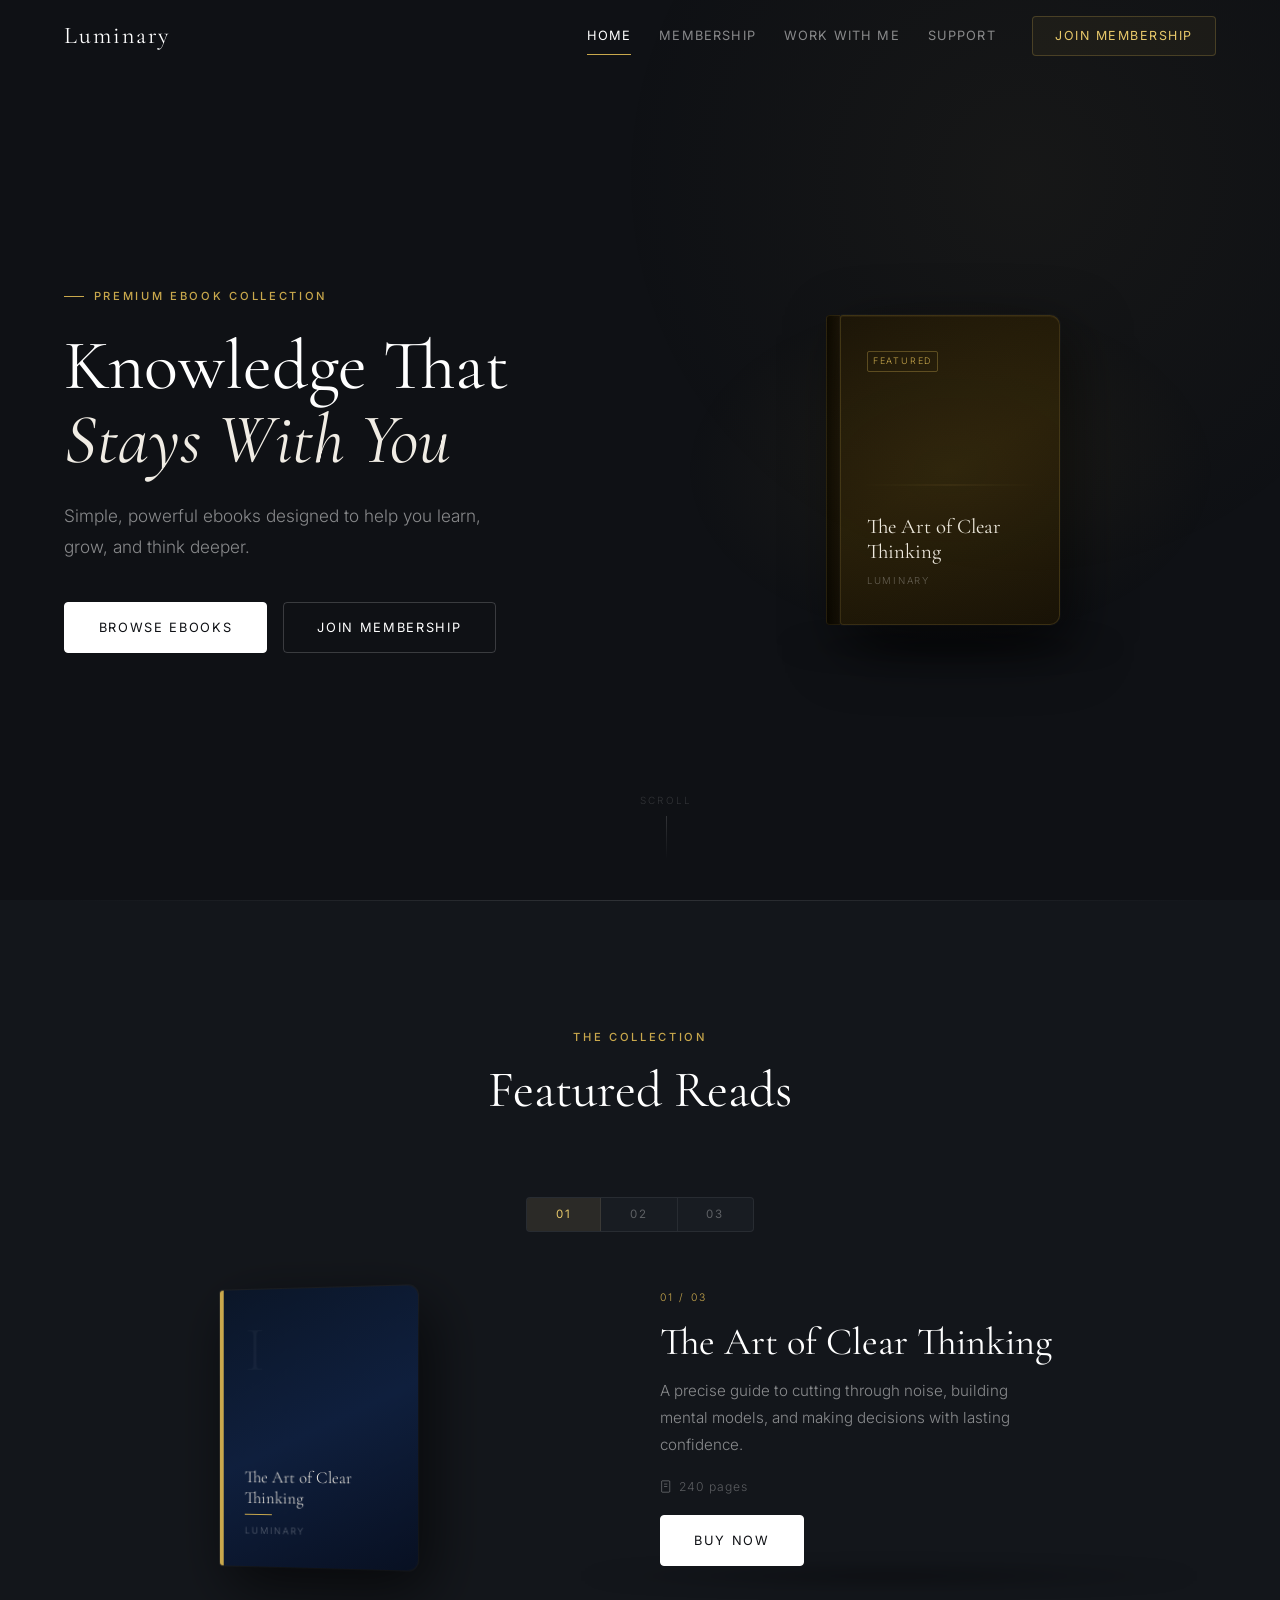
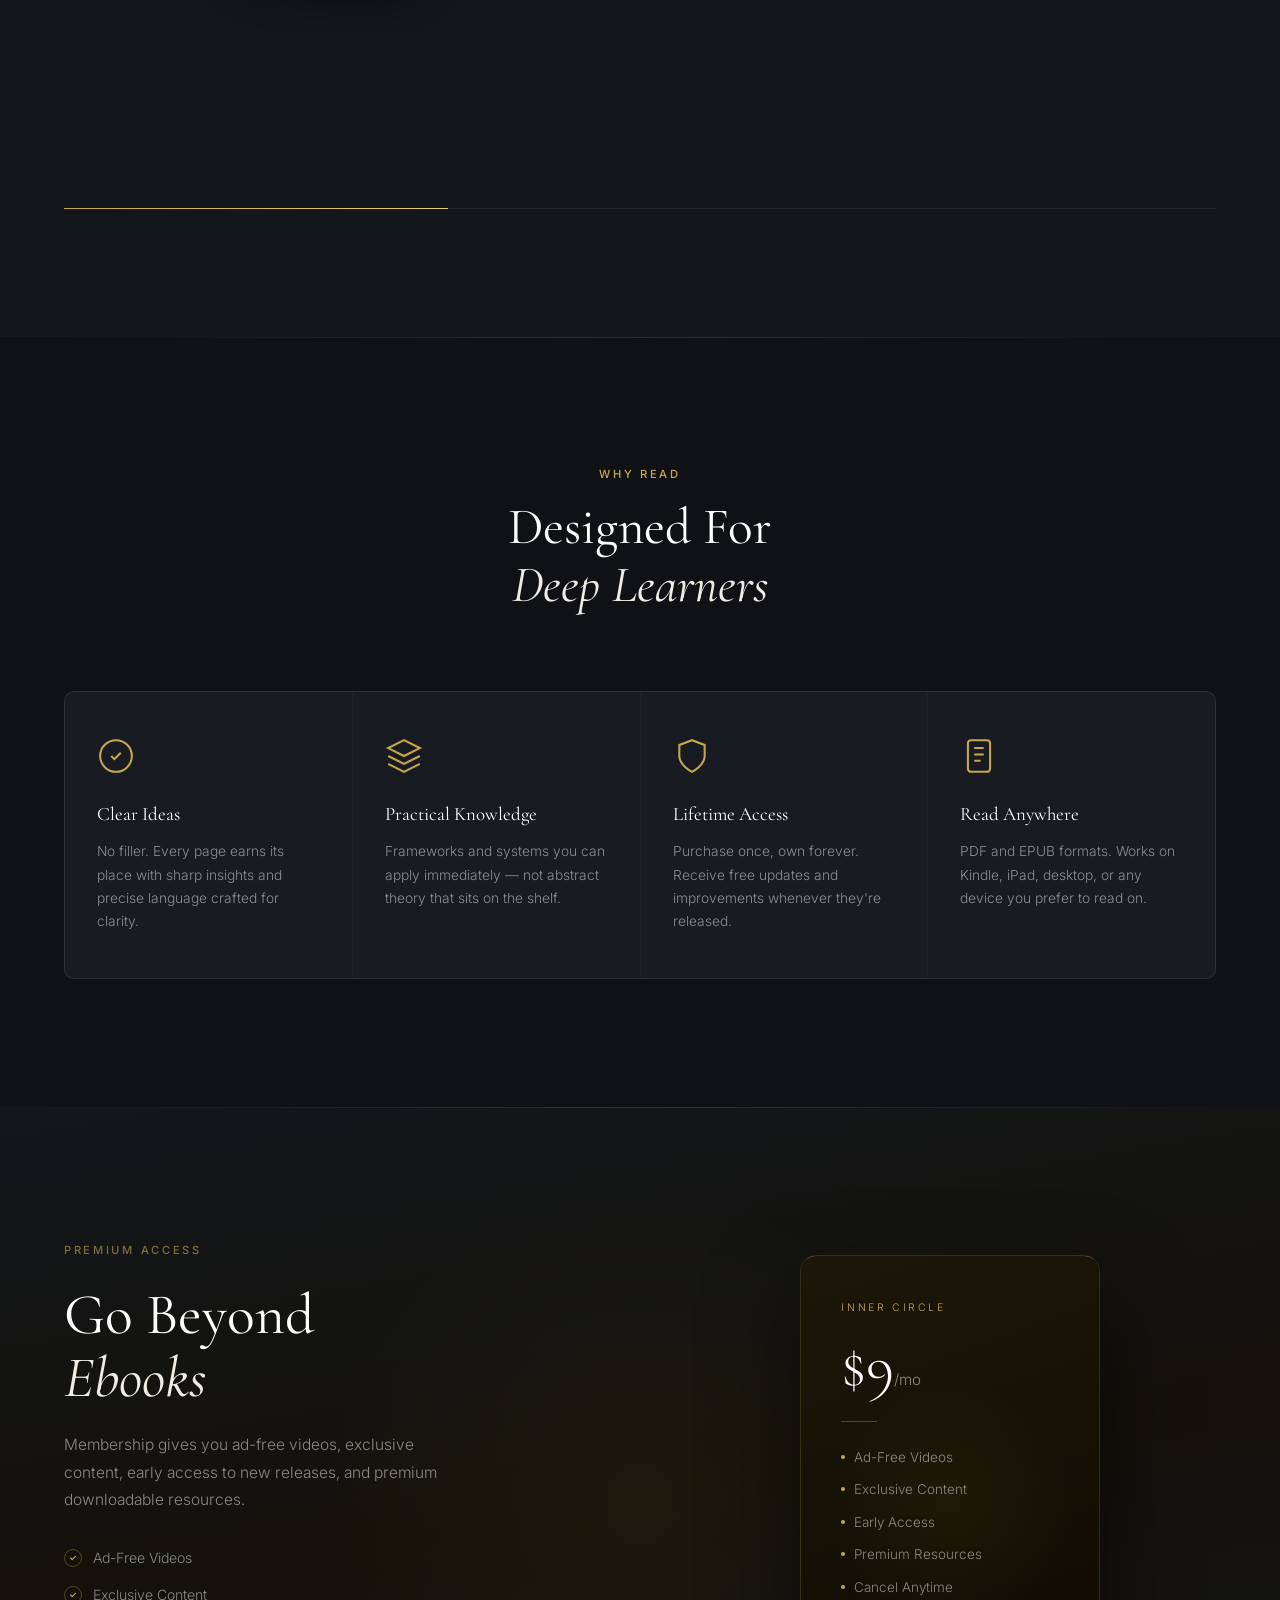
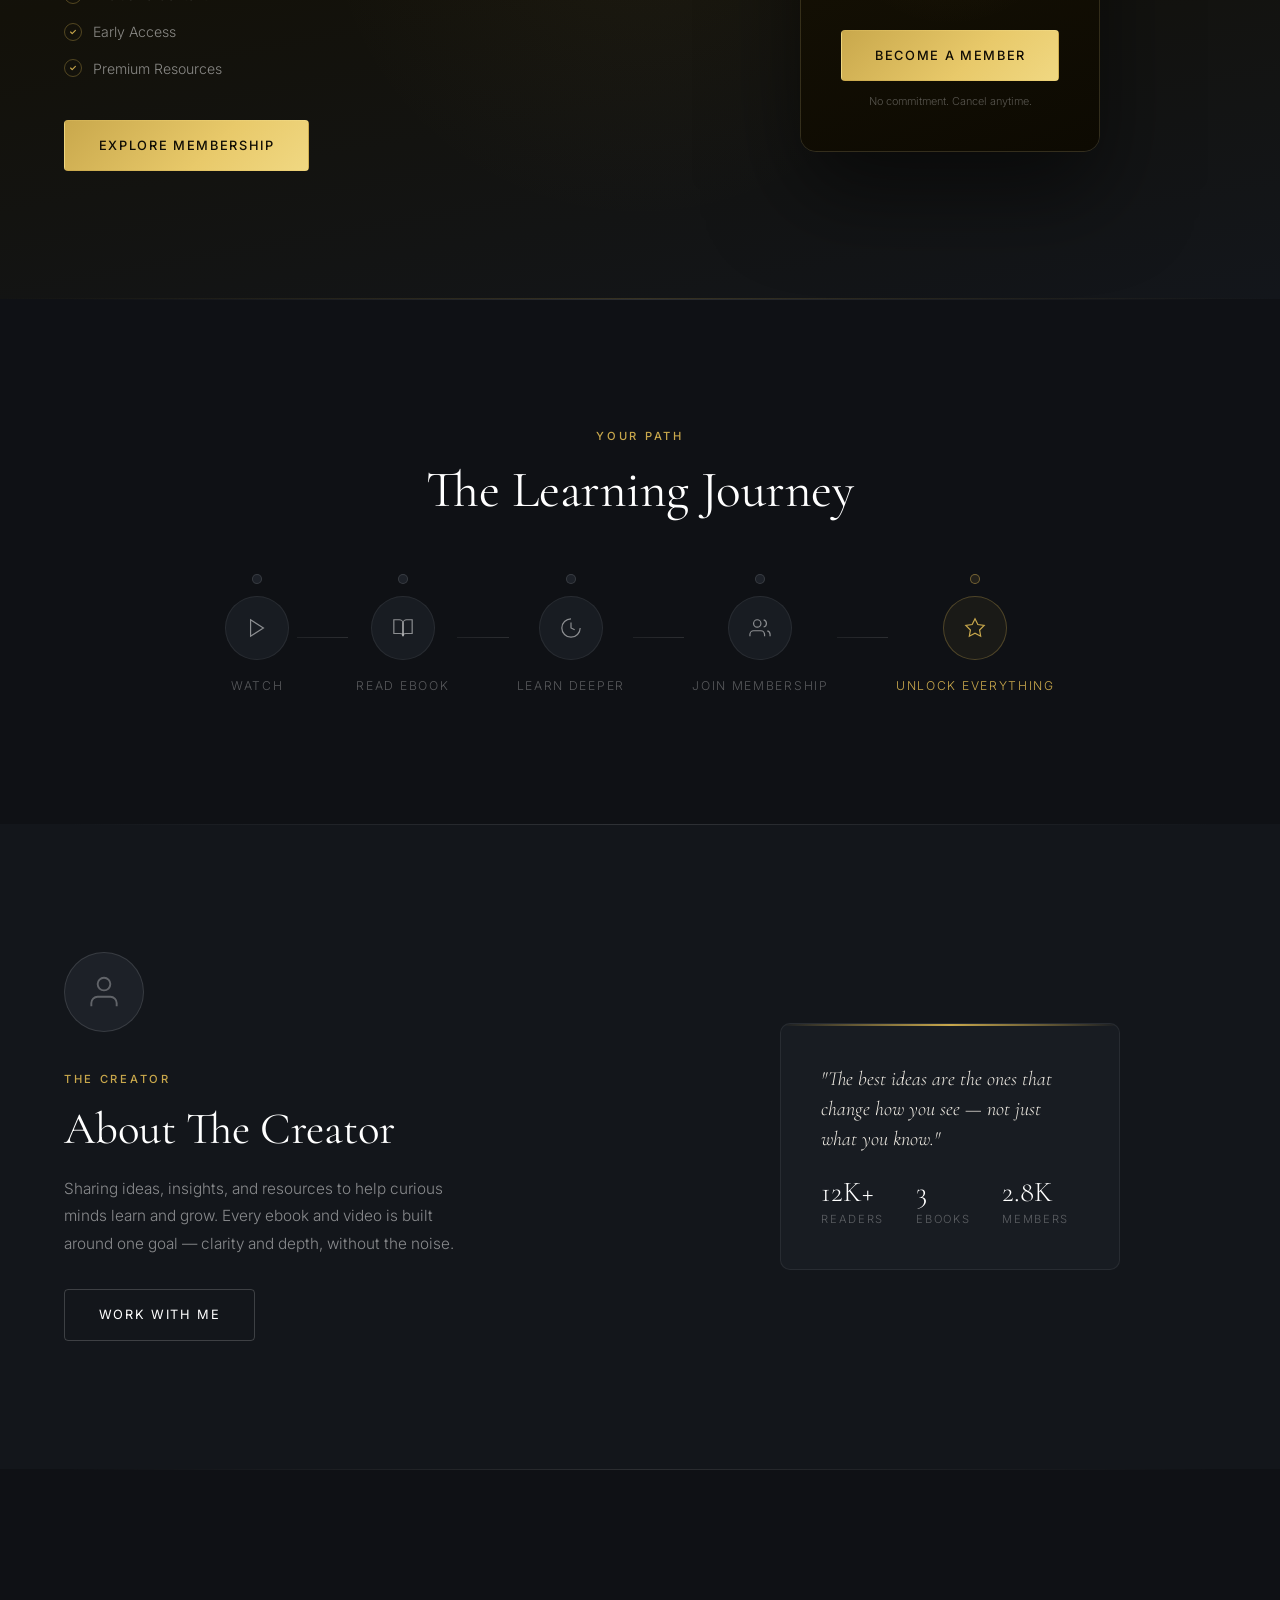
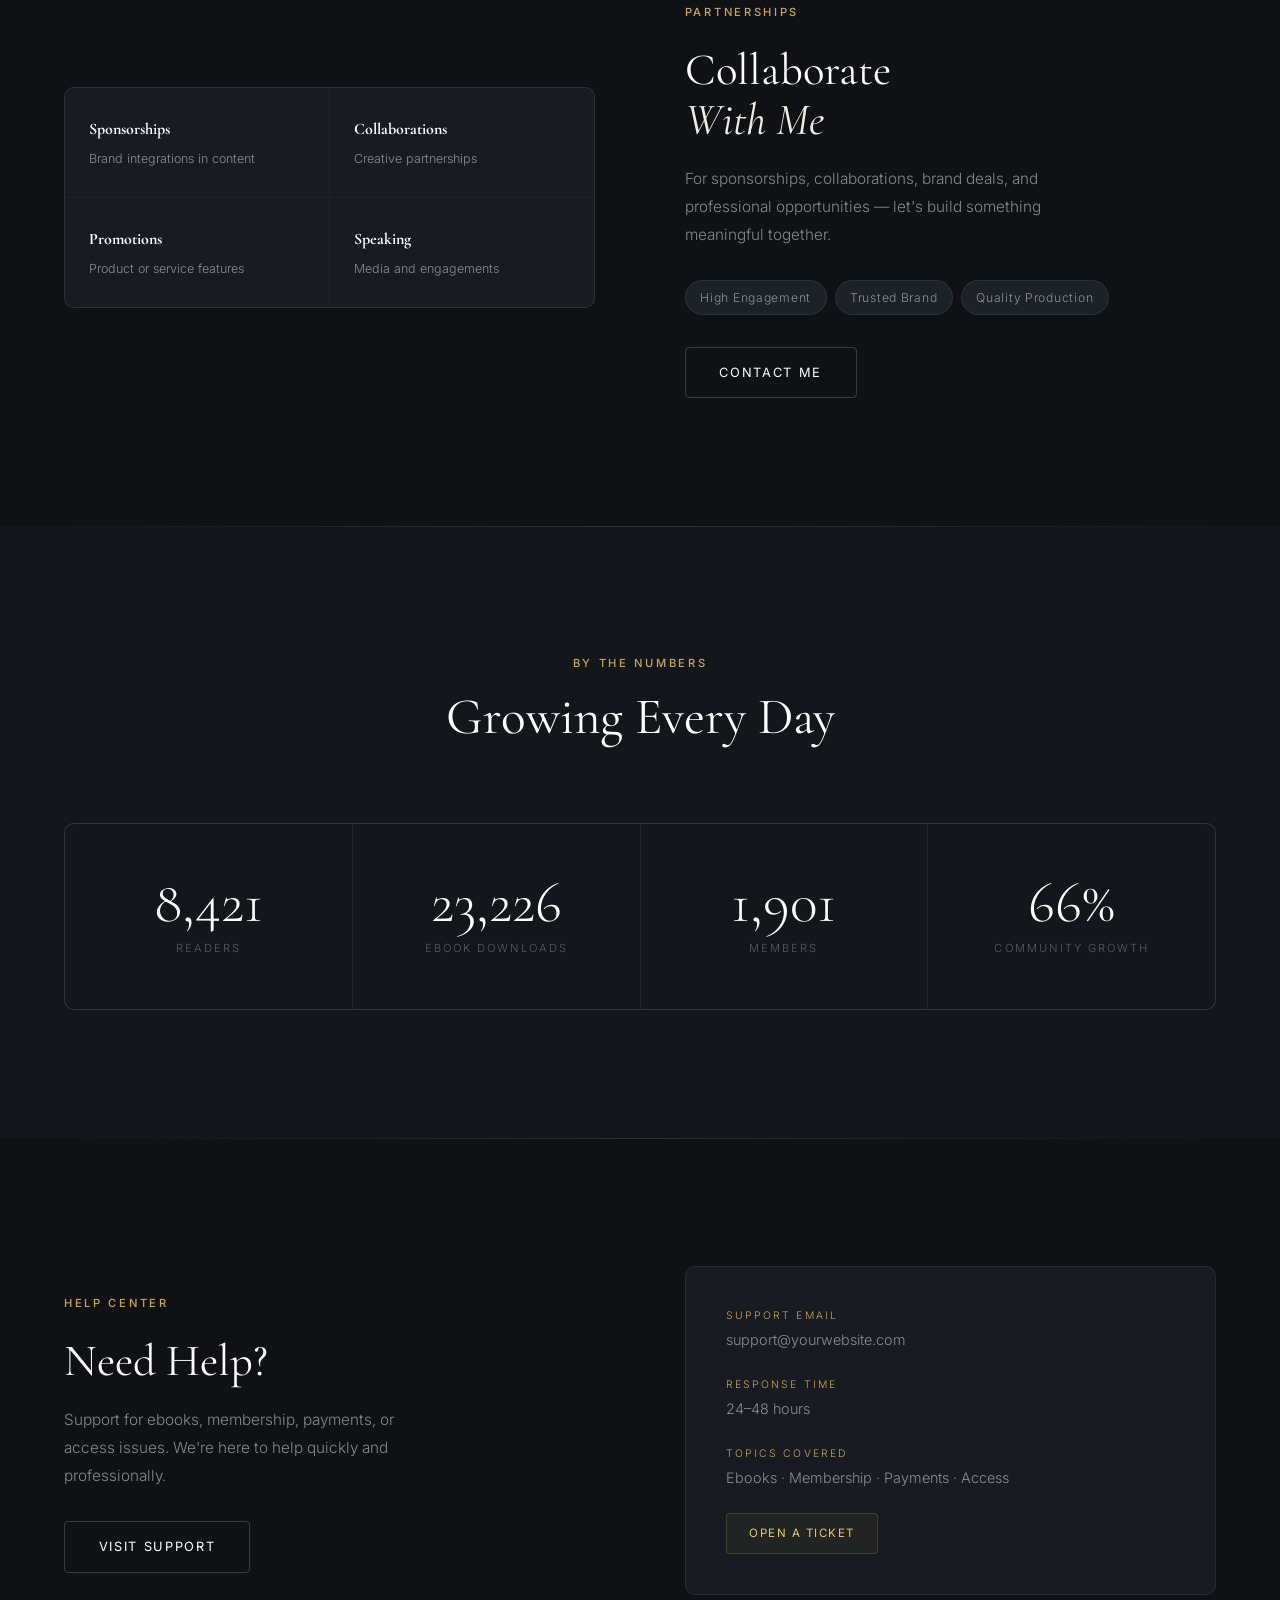
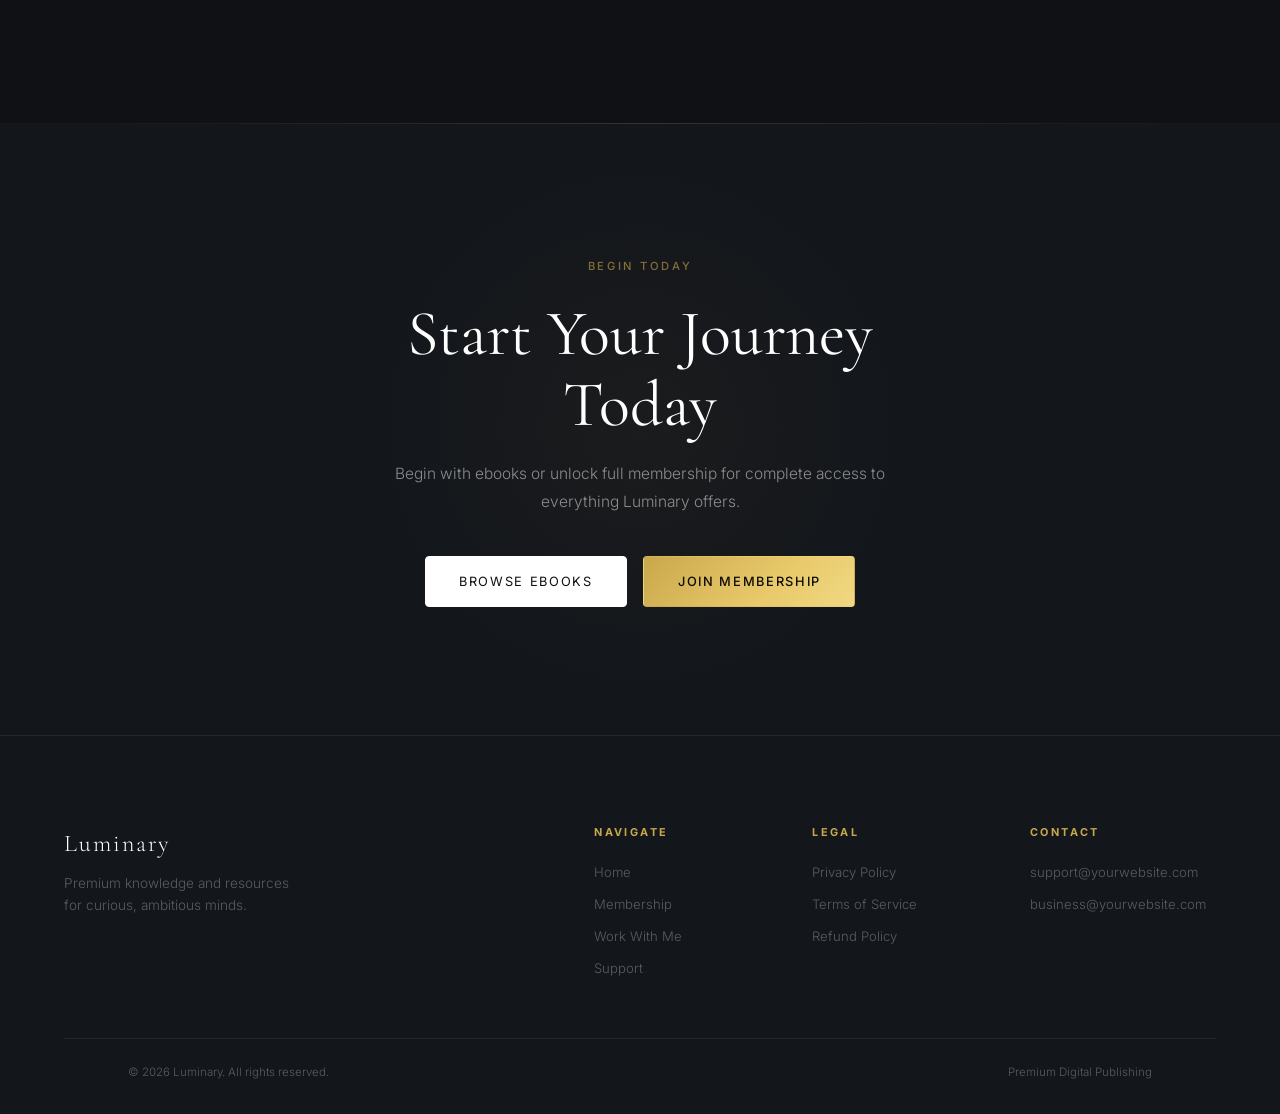
==== commit 61066898: "Expand site to 4 pages with full redesign and new brand system - Rebuilt global design system: deep " ====
--- a/index.html
+++ b/index.html
@@ -9,374 +9,445 @@
   <link rel="preconnect" href="https://fonts.gstatic.com" crossorigin />
   <link href="https://fonts.googleapis.com/css2?family=Cormorant+Garamond:ital,wght@0,300;0,400;0,500;0,600;1,300;1,400&family=Inter:wght@300;400;500;600&display=swap" rel="stylesheet" />
 </head>
-<body class="home-page">
+<body>
 
   <!-- NAV -->
   <nav class="nav" id="nav">
     <div class="nav-inner">
       <a href="index.html" class="nav-logo">Luminary</a>
       <div class="nav-links">
-        <a href="index.html" class="nav-link active">Ebooks</a>
+        <a href="index.html" class="nav-link active">Home</a>
         <a href="membership.html" class="nav-link">Membership</a>
-      </div>
-      <a href="membership.html" class="nav-cta">Join</a>
-      <button class="nav-burger" id="navBurger" aria-label="Menu">
-        <span></span><span></span><span></span>
-      </button>
-    </div>
-    <div class="nav-mobile" id="navMobile">
-      <a href="index.html">Ebooks</a>
+        <a href="work-with-me.html" class="nav-link">Work With Me</a>
+        <a href="support.html" class="nav-link">Support</a>
+      </div>
+      <a href="membership.html" class="nav-cta">Join Membership</a>
+      <button class="nav-burger" id="navBurger" aria-label="Menu"><span></span><span></span><span></span></button>
+    </div>
+    <div class="nav-drawer" id="navDrawer">
+      <a href="index.html">Home</a>
       <a href="membership.html">Membership</a>
-      <a href="membership.html" class="nav-mobile-cta">Join Membership</a>
+      <a href="work-with-me.html">Work With Me</a>
+      <a href="support.html">Support</a>
+      <a href="membership.html" class="nav-drawer-cta">Join Membership</a>
     </div>
   </nav>
 
-  <!-- SECTION 1 — HERO -->
-  <section class="hero" id="hero">
-    <div class="hero-inner">
-      <div class="hero-text">
-        <span class="hero-label reveal">Premium Ebook Collection</span>
-        <h1 class="hero-heading reveal">Knowledge<br /><em>Worth Keeping</em></h1>
-        <p class="hero-sub reveal">Carefully crafted ebooks designed to help you learn, think deeper, and grow.</p>
+  <!-- S1 — HERO -->
+  <section class="hero-home">
+    <div class="hero-home-inner">
+      <div>
+        <div class="hero-eyebrow reveal">Premium Ebook Collection</div>
+        <h1 class="reveal">Knowledge That<br /><em>Stays With You</em></h1>
+        <p class="reveal">Simple, powerful ebooks designed to help you learn, grow, and think deeper.</p>
         <div class="hero-actions reveal">
-          <a href="#ebooks" class="btn btn-primary">Browse Ebooks</a>
-          <a href="membership.html" class="btn btn-ghost">Join Membership</a>
-        </div>
-      </div>
-      <div class="hero-visual reveal-right">
-        <div class="hero-book-stage">
-          <div class="hero-book">
-            <div class="hero-book-spine"></div>
-            <div class="hero-book-cover">
-              <div class="hero-book-cover-inner">
-                <span class="hero-book-tag">Featured</span>
-                <div class="hero-book-title">The Art of<br />Clear Thinking</div>
-                <div class="hero-book-sub">Ebook One</div>
-                <div class="hero-book-pages">240 pages</div>
-              </div>
-              <div class="hero-book-sheen"></div>
-            </div>
-          </div>
-          <div class="hero-book-shadow"></div>
-          <div class="hero-glow"></div>
-        </div>
-      </div>
-    </div>
-    <div class="hero-scroll-hint">
-      <span>Scroll</span>
-      <div class="hero-scroll-line"></div>
-    </div>
-  </section>
-
-  <!-- SECTION 2 — EBOOK SHOWCASE -->
-  <section class="ebooks" id="ebooks">
-    <div class="ebooks-inner">
-      <div class="section-header reveal">
-        <span class="section-label">The Collection</span>
-        <h2 class="section-title">Curated Reads</h2>
-      </div>
-
-      <div class="ebook-showcase">
-        <div class="ebook-nav">
-          <button class="ebook-nav-btn active" data-index="0">01</button>
-          <button class="ebook-nav-btn" data-index="1">02</button>
-          <button class="ebook-nav-btn" data-index="2">03</button>
-        </div>
-
-        <div class="ebook-stage">
-          <!-- Book 1 -->
-          <div class="ebook-slide active" data-index="0">
-            <div class="ebook-visual">
-              <div class="ebook-cover ebook-cover--one">
-                <div class="ebook-cover-content">
-                  <div class="ebook-cover-number">I</div>
-                  <div class="ebook-cover-title">The Art of Clear Thinking</div>
-                  <div class="ebook-cover-line"></div>
-                  <div class="ebook-cover-author">Luminary</div>
+          <a href="#ebooks" class="btn btn-white">Browse Ebooks</a>
+          <a href="membership.html" class="btn btn-outline">Join Membership</a>
+        </div>
+      </div>
+      <div class="book-stage reveal-r">
+        <div class="book-3d">
+          <div class="book-spine"></div>
+          <div class="book-cover">
+            <div class="book-inner">
+              <span class="book-badge">Featured</span>
+              <div class="book-deco"></div>
+              <div class="book-title-text">The Art of Clear Thinking</div>
+              <div class="book-author">Luminary</div>
+            </div>
+            <div class="book-sheen"></div>
+          </div>
+        </div>
+        <div class="book-shadow"></div>
+        <div class="book-glow"></div>
+      </div>
+    </div>
+    <div class="scroll-cue"><span>Scroll</span><div class="scroll-cue-line"></div></div>
+  </section>
+
+  <!-- S2 — EBOOK SHOWCASE -->
+  <section class="ebook-section section-wrap divider-top" id="ebooks">
+    <div class="inner">
+      <div class="sec-head reveal">
+        <span class="eyebrow">The Collection</span>
+        <h2 class="display">Featured Reads</h2>
+      </div>
+      <div class="ebook-slider-wrap">
+        <div class="ebook-tabs">
+          <button class="ebook-tab active" data-idx="0">01</button>
+          <button class="ebook-tab" data-idx="1">02</button>
+          <button class="ebook-tab" data-idx="2">03</button>
+        </div>
+        <div class="ebook-slides">
+          <!-- Ebook 1 -->
+          <div class="ebook-slide active" data-idx="0">
+            <div class="ebook-book-wrap">
+              <div class="ebook-book ebook-book--one">
+                <div class="ebook-book-inner">
+                  <div class="ebook-book-roman">I</div>
+                  <div class="ebook-book-name">The Art of Clear Thinking</div>
+                  <div class="ebook-book-rule"></div>
+                  <div class="ebook-book-by">Luminary</div>
                 </div>
-                <div class="ebook-cover-sheen"></div>
-              </div>
-              <div class="ebook-book-shadow"></div>
-            </div>
-            <div class="ebook-details">
-              <span class="ebook-number">01 / 03</span>
-              <h3 class="ebook-title">The Art of Clear Thinking</h3>
-              <p class="ebook-desc">A precise guide to cutting through noise, building mental models, and making decisions with confidence.</p>
+                <div class="ebook-book-sheen"></div>
+              </div>
+              <div class="ebook-shadow-el"></div>
+            </div>
+            <div class="ebook-info">
+              <span class="ebook-num">01 / 03</span>
+              <h3 class="ebook-title-large">The Art of Clear Thinking</h3>
+              <p class="ebook-desc">A precise guide to cutting through noise, building mental models, and making decisions with lasting confidence.</p>
               <div class="ebook-meta">
                 <span class="ebook-pages">
                   <svg viewBox="0 0 16 16" fill="none"><rect x="2" y="1" width="10" height="14" rx="1" stroke="currentColor" stroke-width="1.2"/><line x1="5" y1="5" x2="9" y2="5" stroke="currentColor" stroke-width="1.2"/><line x1="5" y1="8" x2="9" y2="8" stroke="currentColor" stroke-width="1.2"/></svg>
                   240 pages
                 </span>
               </div>
-              <a href="#" class="btn btn-primary ebook-buy">Buy Now</a>
-            </div>
-          </div>
-
-          <!-- Book 2 -->
-          <div class="ebook-slide" data-index="1">
-            <div class="ebook-visual">
-              <div class="ebook-cover ebook-cover--two">
-                <div class="ebook-cover-content">
-                  <div class="ebook-cover-number">II</div>
-                  <div class="ebook-cover-title">Deep Work Rituals</div>
-                  <div class="ebook-cover-line"></div>
-                  <div class="ebook-cover-author">Luminary</div>
+              <a href="#" class="btn btn-white" style="align-self:flex-start">Buy Now</a>
+            </div>
+          </div>
+          <!-- Ebook 2 -->
+          <div class="ebook-slide" data-idx="1">
+            <div class="ebook-book-wrap">
+              <div class="ebook-book ebook-book--two">
+                <div class="ebook-book-inner">
+                  <div class="ebook-book-roman">II</div>
+                  <div class="ebook-book-name">Deep Work Rituals</div>
+                  <div class="ebook-book-rule"></div>
+                  <div class="ebook-book-by">Luminary</div>
                 </div>
-                <div class="ebook-cover-sheen"></div>
-              </div>
-              <div class="ebook-book-shadow"></div>
-            </div>
-            <div class="ebook-details">
-              <span class="ebook-number">02 / 03</span>
-              <h3 class="ebook-title">Deep Work Rituals</h3>
-              <p class="ebook-desc">Practical systems for cultivating focus, protecting creative energy, and doing your most important work.</p>
+                <div class="ebook-book-sheen"></div>
+              </div>
+              <div class="ebook-shadow-el"></div>
+            </div>
+            <div class="ebook-info">
+              <span class="ebook-num">02 / 03</span>
+              <h3 class="ebook-title-large">Deep Work Rituals</h3>
+              <p class="ebook-desc">Practical systems for cultivating focus, protecting creative energy, and doing your most important work every day.</p>
               <div class="ebook-meta">
                 <span class="ebook-pages">
                   <svg viewBox="0 0 16 16" fill="none"><rect x="2" y="1" width="10" height="14" rx="1" stroke="currentColor" stroke-width="1.2"/><line x1="5" y1="5" x2="9" y2="5" stroke="currentColor" stroke-width="1.2"/><line x1="5" y1="8" x2="9" y2="8" stroke="currentColor" stroke-width="1.2"/></svg>
                   198 pages
                 </span>
               </div>
-              <a href="#" class="btn btn-primary ebook-buy">Buy Now</a>
-            </div>
-          </div>
-
-          <!-- Book 3 -->
-          <div class="ebook-slide" data-index="2">
-            <div class="ebook-visual">
-              <div class="ebook-cover ebook-cover--three">
-                <div class="ebook-cover-content">
-                  <div class="ebook-cover-number">III</div>
-                  <div class="ebook-cover-title">The Quiet Edge</div>
-                  <div class="ebook-cover-line"></div>
-                  <div class="ebook-cover-author">Luminary</div>
+              <a href="#" class="btn btn-white" style="align-self:flex-start">Buy Now</a>
+            </div>
+          </div>
+          <!-- Ebook 3 -->
+          <div class="ebook-slide" data-idx="2">
+            <div class="ebook-book-wrap">
+              <div class="ebook-book ebook-book--three">
+                <div class="ebook-book-inner">
+                  <div class="ebook-book-roman">III</div>
+                  <div class="ebook-book-name">The Quiet Edge</div>
+                  <div class="ebook-book-rule"></div>
+                  <div class="ebook-book-by">Luminary</div>
                 </div>
-                <div class="ebook-cover-sheen"></div>
-              </div>
-              <div class="ebook-book-shadow"></div>
-            </div>
-            <div class="ebook-details">
-              <span class="ebook-number">03 / 03</span>
-              <h3 class="ebook-title">The Quiet Edge</h3>
-              <p class="ebook-desc">How consistent, deliberate habits compound into extraordinary results over time — without burning out.</p>
+                <div class="ebook-book-sheen"></div>
+              </div>
+              <div class="ebook-shadow-el"></div>
+            </div>
+            <div class="ebook-info">
+              <span class="ebook-num">03 / 03</span>
+              <h3 class="ebook-title-large">The Quiet Edge</h3>
+              <p class="ebook-desc">How consistent, deliberate habits compound into extraordinary results over time — without burning out or losing direction.</p>
               <div class="ebook-meta">
                 <span class="ebook-pages">
                   <svg viewBox="0 0 16 16" fill="none"><rect x="2" y="1" width="10" height="14" rx="1" stroke="currentColor" stroke-width="1.2"/><line x1="5" y1="5" x2="9" y2="5" stroke="currentColor" stroke-width="1.2"/><line x1="5" y1="8" x2="9" y2="8" stroke="currentColor" stroke-width="1.2"/></svg>
                   214 pages
                 </span>
               </div>
-              <a href="#" class="btn btn-primary ebook-buy">Buy Now</a>
-            </div>
-          </div>
-        </div>
-
-        <div class="ebook-progress">
-          <div class="ebook-progress-bar" id="ebookProgress"></div>
-        </div>
-      </div>
-    </div>
-  </section>
-
-  <!-- SECTION 3 — WHY READ -->
-  <section class="why">
-    <div class="why-inner">
-      <div class="section-header reveal">
-        <span class="section-label">Why Read</span>
-        <h2 class="section-title">Built For<br /><em>Curious Minds</em></h2>
+              <a href="#" class="btn btn-white" style="align-self:flex-start">Buy Now</a>
+            </div>
+          </div>
+        </div>
+        <div class="ebook-progress-bar-wrap"><div class="ebook-progress-fill" id="ebookFill" style="width:33.33%"></div></div>
+      </div>
+    </div>
+  </section>
+
+  <!-- S3 — WHY READ -->
+  <section class="section-wrap" style="background:var(--bg)">
+    <div class="inner">
+      <div class="sec-head reveal">
+        <span class="eyebrow">Why Read</span>
+        <h2 class="display">Designed For<br /><em>Deep Learners</em></h2>
       </div>
       <div class="why-grid">
         <div class="why-card reveal">
-          <div class="why-icon">
-            <svg viewBox="0 0 24 24" fill="none" stroke="currentColor" stroke-width="1.3"><path d="M9 12l2 2 4-4"/><circle cx="12" cy="12" r="10"/></svg>
-          </div>
+          <div class="why-icon"><svg viewBox="0 0 24 24" fill="none" stroke="currentColor" stroke-width="1.3"><path d="M9 12l2 2 4-4"/><circle cx="12" cy="12" r="10"/></svg></div>
           <h3>Clear Ideas</h3>
-          <p>No filler. Every page earns its place with sharp insights and precise language.</p>
+          <p>No filler. Every page earns its place with sharp insights and precise language crafted for clarity.</p>
         </div>
         <div class="why-card reveal">
-          <div class="why-icon">
-            <svg viewBox="0 0 24 24" fill="none" stroke="currentColor" stroke-width="1.3"><path d="M12 2L2 7l10 5 10-5-10-5z"/><path d="M2 17l10 5 10-5"/><path d="M2 12l10 5 10-5"/></svg>
-          </div>
+          <div class="why-icon"><svg viewBox="0 0 24 24" fill="none" stroke="currentColor" stroke-width="1.3"><path d="M12 2L2 7l10 5 10-5-10-5z"/><path d="M2 17l10 5 10-5"/><path d="M2 12l10 5 10-5"/></svg></div>
           <h3>Practical Knowledge</h3>
-          <p>Frameworks and systems you can apply immediately — not abstract theory.</p>
+          <p>Frameworks and systems you can apply immediately — not abstract theory that sits on the shelf.</p>
         </div>
         <div class="why-card reveal">
-          <div class="why-icon">
-            <svg viewBox="0 0 24 24" fill="none" stroke="currentColor" stroke-width="1.3"><path d="M12 22s8-4 8-10V5l-8-3-8 3v7c0 6 8 10 8 10z"/></svg>
-          </div>
+          <div class="why-icon"><svg viewBox="0 0 24 24" fill="none" stroke="currentColor" stroke-width="1.3"><path d="M12 22s8-4 8-10V5l-8-3-8 3v7c0 6 8 10 8 10z"/></svg></div>
           <h3>Lifetime Access</h3>
-          <p>Purchase once, own forever. Updates included at no extra charge.</p>
+          <p>Purchase once, own forever. Receive free updates and improvements whenever they're released.</p>
         </div>
         <div class="why-card reveal">
-          <div class="why-icon">
-            <svg viewBox="0 0 24 24" fill="none" stroke="currentColor" stroke-width="1.3"><rect x="5" y="2" width="14" height="20" rx="2"/><path d="M9 7h6M9 11h6M9 15h4"/></svg>
-          </div>
+          <div class="why-icon"><svg viewBox="0 0 24 24" fill="none" stroke="currentColor" stroke-width="1.3"><rect x="5" y="2" width="14" height="20" rx="2"/><path d="M9 7h6M9 11h6M9 15h4"/></svg></div>
           <h3>Read Anywhere</h3>
-          <p>PDF and EPUB formats work seamlessly on every device you own.</p>
-        </div>
-      </div>
-    </div>
-  </section>
-
-  <!-- SECTION 4 — MEMBERSHIP PREVIEW -->
-  <section class="membership-preview">
-    <div class="membership-preview-inner">
-      <div class="membership-preview-content reveal">
-        <span class="section-label light">Premium Access</span>
-        <h2 class="membership-preview-heading">Want More?</h2>
-        <p class="membership-preview-sub">Unlock ad-free videos, exclusive content, and premium resources curated for serious learners.</p>
-        <ul class="membership-benefits-list">
-          <li>
-            <span class="benefit-icon">
-              <svg viewBox="0 0 20 20" fill="none" stroke="currentColor" stroke-width="1.5"><circle cx="10" cy="10" r="8"/><line x1="7" y1="10" x2="13" y2="10" stroke-width="1.5" stroke-linecap="round"/><line x1="10" y1="7" x2="10" y2="13" stroke-width="1.5" stroke-linecap="round"/></svg>
-            </span>
-            Ad-Free Videos
-          </li>
-          <li>
-            <span class="benefit-icon">
-              <svg viewBox="0 0 20 20" fill="none" stroke="currentColor" stroke-width="1.5"><circle cx="10" cy="10" r="8"/><line x1="7" y1="10" x2="13" y2="10" stroke-width="1.5" stroke-linecap="round"/><line x1="10" y1="7" x2="10" y2="13" stroke-width="1.5" stroke-linecap="round"/></svg>
-            </span>
-            Exclusive Releases
-          </li>
-          <li>
-            <span class="benefit-icon">
-              <svg viewBox="0 0 20 20" fill="none" stroke="currentColor" stroke-width="1.5"><circle cx="10" cy="10" r="8"/><line x1="7" y1="10" x2="13" y2="10" stroke-width="1.5" stroke-linecap="round"/><line x1="10" y1="7" x2="10" y2="13" stroke-width="1.5" stroke-linecap="round"/></svg>
-            </span>
-            Early Access
-          </li>
-          <li>
-            <span class="benefit-icon">
-              <svg viewBox="0 0 20 20" fill="none" stroke="currentColor" stroke-width="1.5"><circle cx="10" cy="10" r="8"/><line x1="7" y1="10" x2="13" y2="10" stroke-width="1.5" stroke-linecap="round"/><line x1="10" y1="7" x2="10" y2="13" stroke-width="1.5" stroke-linecap="round"/></svg>
-            </span>
-            Premium Resources
-          </li>
+          <p>PDF and EPUB formats. Works on Kindle, iPad, desktop, or any device you prefer to read on.</p>
+        </div>
+      </div>
+    </div>
+  </section>
+
+  <!-- S4 — MEMBERSHIP PREVIEW -->
+  <section class="mem-preview-section section-wrap">
+    <div class="mem-preview-orb"></div>
+    <div class="mem-preview-inner">
+      <div class="reveal-l">
+        <span class="eyebrow dim">Premium Access</span>
+        <h2 class="mem-preview-h2">Go Beyond<br /><em>Ebooks</em></h2>
+        <p class="mem-preview-p">Membership gives you ad-free videos, exclusive content, early access to new releases, and premium downloadable resources.</p>
+        <ul class="mem-benefit-list">
+          <li><span class="mem-check"><svg viewBox="0 0 10 10" fill="none"><path d="M2 5l2 2 4-4" stroke="currentColor" stroke-width="1.4" stroke-linecap="round" stroke-linejoin="round"/></svg></span>Ad-Free Videos</li>
+          <li><span class="mem-check"><svg viewBox="0 0 10 10" fill="none"><path d="M2 5l2 2 4-4" stroke="currentColor" stroke-width="1.4" stroke-linecap="round" stroke-linejoin="round"/></svg></span>Exclusive Content</li>
+          <li><span class="mem-check"><svg viewBox="0 0 10 10" fill="none"><path d="M2 5l2 2 4-4" stroke="currentColor" stroke-width="1.4" stroke-linecap="round" stroke-linejoin="round"/></svg></span>Early Access</li>
+          <li><span class="mem-check"><svg viewBox="0 0 10 10" fill="none"><path d="M2 5l2 2 4-4" stroke="currentColor" stroke-width="1.4" stroke-linecap="round" stroke-linejoin="round"/></svg></span>Premium Resources</li>
         </ul>
         <a href="membership.html" class="btn btn-gold">Explore Membership</a>
       </div>
-      <div class="membership-preview-visual reveal-right">
-        <div class="membership-card-display">
-          <div class="member-card">
-            <div class="member-card-bg"></div>
-            <div class="member-card-content">
-              <div class="member-card-label">Inner Circle</div>
-              <div class="member-card-price">$9<span>/mo</span></div>
-              <div class="member-card-divider"></div>
-              <ul class="member-card-perks">
-                <li>Ad-Free Videos</li>
-                <li>Exclusive Content</li>
-                <li>Early Access</li>
-                <li>Premium Resources</li>
-              </ul>
-            </div>
-            <div class="member-card-glow"></div>
-          </div>
-        </div>
-      </div>
-    </div>
-  </section>
-
-  <!-- SECTION 5 — LEARNING JOURNEY -->
-  <section class="journey">
-    <div class="journey-inner">
-      <div class="section-header reveal">
-        <span class="section-label">Your Path</span>
-        <h2 class="section-title">The Learning Journey</h2>
+      <div class="mem-card-wrap reveal-r">
+        <div class="mem-card">
+          <div class="mem-card-bg"></div>
+          <div class="mem-card-top"></div>
+          <div class="mem-card-body">
+            <div class="mem-card-label">Inner Circle</div>
+            <div class="mem-card-price">$9<span class="mem-card-period">/mo</span></div>
+            <div class="mem-card-rule"></div>
+            <ul class="mem-card-perks">
+              <li>Ad-Free Videos</li>
+              <li>Exclusive Content</li>
+              <li>Early Access</li>
+              <li>Premium Resources</li>
+              <li>Cancel Anytime</li>
+            </ul>
+            <a href="membership.html" class="btn btn-gold mem-card-cta">Become A Member</a>
+            <p class="mem-card-note">No commitment. Cancel anytime.</p>
+          </div>
+          <div class="mem-card-glow"></div>
+        </div>
+      </div>
+    </div>
+  </section>
+
+  <!-- S5 — LEARNING JOURNEY -->
+  <section class="section-wrap" style="background:var(--bg)">
+    <div class="inner">
+      <div class="sec-head reveal">
+        <span class="eyebrow">Your Path</span>
+        <h2 class="display">The Learning Journey</h2>
       </div>
       <div class="journey-timeline">
-        <div class="journey-step reveal">
-          <div class="journey-dot"></div>
-          <div class="journey-icon">
-            <svg viewBox="0 0 24 24" fill="none" stroke="currentColor" stroke-width="1.3"><polygon points="5,3 19,12 5,21"/></svg>
-          </div>
-          <span>Watch</span>
-        </div>
-        <div class="journey-connector reveal"></div>
-        <div class="journey-step reveal">
-          <div class="journey-dot"></div>
-          <div class="journey-icon">
-            <svg viewBox="0 0 24 24" fill="none" stroke="currentColor" stroke-width="1.3"><path d="M2 3h6a4 4 0 0 1 4 4v14a3 3 0 0 0-3-3H2z"/><path d="M22 3h-6a4 4 0 0 0-4 4v14a3 3 0 0 1 3-3h7z"/></svg>
-          </div>
-          <span>Read</span>
-        </div>
-        <div class="journey-connector reveal"></div>
-        <div class="journey-step reveal">
-          <div class="journey-dot"></div>
-          <div class="journey-icon">
-            <svg viewBox="0 0 24 24" fill="none" stroke="currentColor" stroke-width="1.3"><path d="M12 2a10 10 0 1 0 10 10"/><path d="M12 6v6l4 2"/></svg>
-          </div>
-          <span>Learn</span>
-        </div>
-        <div class="journey-connector reveal"></div>
-        <div class="journey-step reveal">
-          <div class="journey-dot"></div>
-          <div class="journey-icon">
-            <svg viewBox="0 0 24 24" fill="none" stroke="currentColor" stroke-width="1.3"><path d="M17 21v-2a4 4 0 0 0-4-4H5a4 4 0 0 0-4 4v2"/><circle cx="9" cy="7" r="4"/><path d="M23 21v-2a4 4 0 0 0-3-3.87"/><path d="M16 3.13a4 4 0 0 1 0 7.75"/></svg>
-          </div>
-          <span>Join</span>
-        </div>
-        <div class="journey-connector reveal"></div>
-        <div class="journey-step journey-step--final reveal">
-          <div class="journey-dot journey-dot--gold"></div>
-          <div class="journey-icon">
-            <svg viewBox="0 0 24 24" fill="none" stroke="currentColor" stroke-width="1.3"><polygon points="12,2 15.09,8.26 22,9.27 17,14.14 18.18,21.02 12,17.77 5.82,21.02 7,14.14 2,9.27 8.91,8.26"/></svg>
-          </div>
-          <span>Unlock More</span>
-        </div>
-      </div>
-    </div>
-  </section>
-
-  <!-- SECTION 6 — TRUST / COUNTERS -->
-  <section class="trust">
-    <div class="trust-inner">
+        <div class="j-step reveal">
+          <div class="j-dot"></div>
+          <div class="j-icon"><svg viewBox="0 0 24 24" fill="none" stroke="currentColor" stroke-width="1.3"><polygon points="5,3 19,12 5,21"/></svg></div>
+          <span class="j-label">Watch</span>
+        </div>
+        <div class="j-conn reveal"></div>
+        <div class="j-step reveal">
+          <div class="j-dot"></div>
+          <div class="j-icon"><svg viewBox="0 0 24 24" fill="none" stroke="currentColor" stroke-width="1.3"><path d="M2 3h6a4 4 0 0 1 4 4v14a3 3 0 0 0-3-3H2z"/><path d="M22 3h-6a4 4 0 0 0-4 4v14a3 3 0 0 1 3-3h7z"/></svg></div>
+          <span class="j-label">Read Ebook</span>
+        </div>
+        <div class="j-conn reveal"></div>
+        <div class="j-step reveal">
+          <div class="j-dot"></div>
+          <div class="j-icon"><svg viewBox="0 0 24 24" fill="none" stroke="currentColor" stroke-width="1.3"><path d="M12 2a10 10 0 1 0 10 10"/><path d="M12 6v6l4 2"/></svg></div>
+          <span class="j-label">Learn Deeper</span>
+        </div>
+        <div class="j-conn reveal"></div>
+        <div class="j-step reveal">
+          <div class="j-dot"></div>
+          <div class="j-icon"><svg viewBox="0 0 24 24" fill="none" stroke="currentColor" stroke-width="1.3"><path d="M17 21v-2a4 4 0 0 0-4-4H5a4 4 0 0 0-4 4v2"/><circle cx="9" cy="7" r="4"/><path d="M23 21v-2a4 4 0 0 0-3-3.87"/><path d="M16 3.13a4 4 0 0 1 0 7.75"/></svg></div>
+          <span class="j-label">Join Membership</span>
+        </div>
+        <div class="j-conn reveal"></div>
+        <div class="j-step j-step--final reveal">
+          <div class="j-dot j-dot--gold"></div>
+          <div class="j-icon"><svg viewBox="0 0 24 24" fill="none" stroke="currentColor" stroke-width="1.3"><polygon points="12,2 15.09,8.26 22,9.27 17,14.14 18.18,21.02 12,17.77 5.82,21.02 7,14.14 2,9.27 8.91,8.26"/></svg></div>
+          <span class="j-label">Unlock Everything</span>
+        </div>
+      </div>
+    </div>
+  </section>
+
+  <!-- S6 — ABOUT CREATOR -->
+  <section class="section-wrap divider-top" style="background:var(--bg2)">
+    <div class="about-home-inner">
+      <div class="reveal-l">
+        <div class="about-avatar">
+          <svg viewBox="0 0 24 24" fill="none" stroke="currentColor" stroke-width="1.2"><path d="M20 21v-2a4 4 0 0 0-4-4H8a4 4 0 0 0-4 4v2"/><circle cx="12" cy="7" r="4"/></svg>
+        </div>
+        <span class="eyebrow">The Creator</span>
+        <h2 class="about-home-h2">About The Creator</h2>
+        <p class="about-home-p">Sharing ideas, insights, and resources to help curious minds learn and grow. Every ebook and video is built around one goal — clarity and depth, without the noise.</p>
+        <a href="work-with-me.html" class="btn btn-outline">Work With Me</a>
+      </div>
+      <div class="about-home-visual reveal-r">
+        <div class="about-card-display">
+          <div class="about-quote">"The best ideas are the ones that change how you see — not just what you know."</div>
+          <div class="about-stat-row">
+            <div class="about-stat-item">
+              <div class="about-stat-num">12K+</div>
+              <div class="about-stat-lbl">Readers</div>
+            </div>
+            <div class="about-stat-item">
+              <div class="about-stat-num">3</div>
+              <div class="about-stat-lbl">Ebooks</div>
+            </div>
+            <div class="about-stat-item">
+              <div class="about-stat-num">2.8K</div>
+              <div class="about-stat-lbl">Members</div>
+            </div>
+          </div>
+        </div>
+      </div>
+    </div>
+  </section>
+
+  <!-- S7 — WORK WITH ME PREVIEW -->
+  <section class="section-wrap divider-top" style="background:var(--bg)">
+    <div class="wwm-preview-inner">
+      <div class="wwm-preview-right reveal-l">
+        <div class="wwm-card">
+          <h4>Sponsorships</h4>
+          <p>Brand integrations in content</p>
+        </div>
+        <div class="wwm-card">
+          <h4>Collaborations</h4>
+          <p>Creative partnerships</p>
+        </div>
+        <div class="wwm-card">
+          <h4>Promotions</h4>
+          <p>Product or service features</p>
+        </div>
+        <div class="wwm-card">
+          <h4>Speaking</h4>
+          <p>Media and engagements</p>
+        </div>
+      </div>
+      <div class="reveal-r">
+        <span class="eyebrow">Partnerships</span>
+        <h2 class="wwm-preview-h2">Collaborate<br /><em>With Me</em></h2>
+        <p class="wwm-preview-p">For sponsorships, collaborations, brand deals, and professional opportunities — let's build something meaningful together.</p>
+        <div class="wwm-tags">
+          <span class="wwm-tag">High Engagement</span>
+          <span class="wwm-tag">Trusted Brand</span>
+          <span class="wwm-tag">Quality Production</span>
+        </div>
+        <a href="work-with-me.html" class="btn btn-outline">Contact Me</a>
+      </div>
+    </div>
+  </section>
+
+  <!-- S8 — TRUST COUNTERS -->
+  <section class="section-wrap divider-top" style="background:var(--bg2)">
+    <div class="inner">
+      <div class="sec-head reveal">
+        <span class="eyebrow">By The Numbers</span>
+        <h2 class="display">Growing Every Day</h2>
+      </div>
       <div class="trust-grid">
-        <div class="trust-stat reveal">
-          <div class="trust-number" data-target="12400">0</div>
-          <div class="trust-label">Readers</div>
-        </div>
-        <div class="trust-stat reveal">
-          <div class="trust-number" data-target="34200">0</div>
-          <div class="trust-label">Downloads</div>
-        </div>
-        <div class="trust-stat reveal">
-          <div class="trust-number" data-target="2800">0</div>
-          <div class="trust-label">Members</div>
-        </div>
-        <div class="trust-stat reveal">
-          <div class="trust-number" data-target="98" data-suffix="%">0</div>
-          <div class="trust-label">Satisfaction</div>
-        </div>
-      </div>
-    </div>
-  </section>
-
-  <!-- SECTION 7 — FINAL CTA -->
-  <section class="final-cta">
-    <div class="final-cta-inner reveal">
-      <span class="section-label light">Begin Today</span>
-      <h2 class="final-cta-heading">Start Your Journey</h2>
-      <p class="final-cta-sub">Explore the collection or unlock the complete experience.</p>
-      <div class="final-cta-actions">
-        <a href="#ebooks" class="btn btn-primary">Browse Ebooks</a>
+        <div class="trust-card reveal">
+          <div class="trust-num" data-target="12400">0</div>
+          <div class="trust-lbl">Readers</div>
+        </div>
+        <div class="trust-card reveal">
+          <div class="trust-num" data-target="34200">0</div>
+          <div class="trust-lbl">Ebook Downloads</div>
+        </div>
+        <div class="trust-card reveal">
+          <div class="trust-num" data-target="2800">0</div>
+          <div class="trust-lbl">Members</div>
+        </div>
+        <div class="trust-card reveal">
+          <div class="trust-num" data-target="98" data-suffix="%">0</div>
+          <div class="trust-lbl">Community Growth</div>
+        </div>
+      </div>
+    </div>
+  </section>
+
+  <!-- S9 — SUPPORT PREVIEW -->
+  <section class="section-wrap divider-top" style="background:var(--bg)">
+    <div class="support-preview-inner">
+      <div class="reveal-l">
+        <span class="eyebrow">Help Center</span>
+        <h2 class="support-preview-h2">Need Help?</h2>
+        <p class="support-preview-p">Support for ebooks, membership, payments, or access issues. We're here to help quickly and professionally.</p>
+        <a href="support.html" class="btn btn-outline">Visit Support</a>
+      </div>
+      <div class="support-info-card reveal-r">
+        <div class="support-info-row">
+          <span class="support-info-label">Support Email</span>
+          <span class="support-info-val"><a href="mailto:support@yourwebsite.com">support@yourwebsite.com</a></span>
+        </div>
+        <div class="support-info-row">
+          <span class="support-info-label">Response Time</span>
+          <span class="support-info-val">24–48 hours</span>
+        </div>
+        <div class="support-info-row">
+          <span class="support-info-label">Topics Covered</span>
+          <span class="support-info-val">Ebooks · Membership · Payments · Access</span>
+        </div>
+        <a href="support.html" class="btn btn-ghost btn-sm" style="align-self:flex-start">Open a Ticket</a>
+      </div>
+    </div>
+  </section>
+
+  <!-- S10 — FINAL CTA -->
+  <section class="final-cta-wrap section-wrap divider-top">
+    <div class="final-cta-orb"></div>
+    <div class="inner-xs reveal" style="text-align:center;position:relative;">
+      <span class="eyebrow dim">Begin Today</span>
+      <h2 class="final-cta-h2">Start Your Journey Today</h2>
+      <p class="final-cta-p">Begin with ebooks or unlock full membership for complete access to everything Luminary offers.</p>
+      <div class="final-cta-btns">
+        <a href="#ebooks" class="btn btn-white">Browse Ebooks</a>
         <a href="membership.html" class="btn btn-gold">Join Membership</a>
       </div>
     </div>
   </section>
 
-  <!-- SECTION 8 — FOOTER -->
+  <!-- FOOTER -->
   <footer class="footer">
     <div class="footer-inner">
       <div class="footer-brand">
         <a href="index.html" class="footer-logo">Luminary</a>
-        <p>Premium knowledge for curious minds.</p>
-      </div>
-      <nav class="footer-links">
-        <a href="index.html">Home</a>
-        <a href="membership.html">Membership</a>
-        <a href="#">About</a>
-        <a href="#">Contact</a>
-        <a href="#">Privacy</a>
-        <a href="#">Terms</a>
-      </nav>
-      <div class="footer-copy">© 2026 Luminary. All rights reserved.</div>
+        <p>Premium knowledge and resources for curious, ambitious minds.</p>
+      </div>
+      <div class="footer-right">
+        <div class="footer-col">
+          <h4>Navigate</h4>
+          <a href="index.html">Home</a>
+          <a href="membership.html">Membership</a>
+          <a href="work-with-me.html">Work With Me</a>
+          <a href="support.html">Support</a>
+        </div>
+        <div class="footer-col">
+          <h4>Legal</h4>
+          <a href="#">Privacy Policy</a>
+          <a href="#">Terms of Service</a>
+          <a href="#">Refund Policy</a>
+        </div>
+        <div class="footer-col">
+          <h4>Contact</h4>
+          <a href="mailto:support@yourwebsite.com">support@yourwebsite.com</a>
+          <a href="mailto:business@yourwebsite.com">business@yourwebsite.com</a>
+        </div>
+      </div>
+    </div>
+    <div class="footer-bottom" style="padding-left:clamp(1.5rem,5vw,4rem);padding-right:clamp(1.5rem,5vw,4rem)">
+      <span>© 2026 Luminary. All rights reserved.</span>
+      <span>Premium Digital Publishing</span>
     </div>
   </footer>
 
--- a/styles.css
+++ b/styles.css
@@ -1,120 +1,276 @@
 /* =========================================
-   LUMINARY — Premium Dark Luxury Theme
+   LUMINARY — Premium Dark Luxury Theme v2
    ========================================= */
 
 *, *::before, *::after { box-sizing: border-box; margin: 0; padding: 0; }
 
 :root {
-  --black:   #090909;
-  --dark:    #0f0f0f;
-  --dark2:   #141414;
-  --dark3:   #1a1a1a;
-  --dark4:   #222222;
-  --border:  rgba(255,255,255,0.07);
-  --border2: rgba(255,255,255,0.12);
-  --white:   #ffffff;
-  --off:     #f0ece4;
-  --muted:   rgba(255,255,255,0.45);
-  --muted2:  rgba(255,255,255,0.25);
-  --gold:    #c9a84c;
-  --gold2:   #e8c96a;
-  --gold3:   rgba(201,168,76,0.15);
-  --serif:   'Cormorant Garamond', Georgia, serif;
-  --sans:    'Inter', system-ui, sans-serif;
-  --ease:    cubic-bezier(0.16, 1, 0.3, 1);
-  --ease2:   cubic-bezier(0.4, 0, 0.2, 1);
-  --r:       3px;
-  --r2:      8px;
+  --bg:       #0f1115;
+  --bg2:      #13161b;
+  --bg3:      #181c22;
+  --bg4:      #1d2128;
+  --bg5:      #22262e;
+  --border:   rgba(255,255,255,0.07);
+  --border2:  rgba(255,255,255,0.12);
+  --border3:  rgba(255,255,255,0.18);
+  --white:    #ffffff;
+  --off:      #f0ece4;
+  --muted:    rgba(255,255,255,0.5);
+  --muted2:   rgba(255,255,255,0.3);
+  --muted3:   rgba(255,255,255,0.15);
+  --gold:     #c9a84c;
+  --gold2:    #e8c96a;
+  --gold3:    #f0d882;
+  --gold-bg:  rgba(201,168,76,0.1);
+  --gold-bg2: rgba(201,168,76,0.06);
+  --amber:    #d4915a;
+  --serif:    'Cormorant Garamond', Georgia, serif;
+  --sans:     'Inter', system-ui, sans-serif;
+  --ease:     cubic-bezier(0.16, 1, 0.3, 1);
+  --ease2:    cubic-bezier(0.4, 0, 0.2, 1);
+  --r:        4px;
+  --r2:       10px;
+  --r3:       16px;
 }
 
 html { scroll-behavior: smooth; font-size: 16px; }
 
 body {
-  background: var(--black);
+  background: var(--bg);
   color: var(--white);
   font-family: var(--sans);
   font-weight: 300;
-  line-height: 1.6;
+  line-height: 1.65;
   overflow-x: hidden;
   -webkit-font-smoothing: antialiased;
+  -moz-osx-font-smoothing: grayscale;
 }
 
 img, svg { display: block; max-width: 100%; }
-
 a { color: inherit; text-decoration: none; }
-
-/* =========================================
-   ANIMATIONS
+button { font-family: inherit; }
+
+/* =========================================
+   KEYFRAMES
    ========================================= */
 
 @keyframes fadeUp {
-  from { opacity: 0; transform: translateY(40px); }
+  from { opacity: 0; transform: translateY(36px); }
   to   { opacity: 1; transform: translateY(0); }
 }
 @keyframes fadeRight {
-  from { opacity: 0; transform: translateX(50px); }
+  from { opacity: 0; transform: translateX(48px); }
   to   { opacity: 1; transform: translateX(0); }
 }
 @keyframes fadeLeft {
-  from { opacity: 0; transform: translateX(-30px); }
+  from { opacity: 0; transform: translateX(-32px); }
   to   { opacity: 1; transform: translateX(0); }
 }
-@keyframes fadeIn {
-  from { opacity: 0; }
-  to   { opacity: 1; }
-}
 @keyframes shimmer {
-  0%   { transform: translateX(-100%) rotate(20deg); }
-  100% { transform: translateX(200%) rotate(20deg); }
+  0%   { transform: translateX(-100%) skewX(-15deg); }
+  100% { transform: translateX(250%) skewX(-15deg); }
 }
 @keyframes float {
-  0%, 100% { transform: translateY(0px) rotate(-4deg); }
-  50%       { transform: translateY(-14px) rotate(-4deg); }
+  0%, 100% { transform: perspective(900px) rotateY(-14deg) rotateX(2deg) translateY(0px); }
+  50%       { transform: perspective(900px) rotateY(-14deg) rotateX(2deg) translateY(-16px); }
 }
 @keyframes pulse-glow {
   0%, 100% { opacity: 0.4; transform: scale(1); }
-  50%       { opacity: 0.7; transform: scale(1.05); }
-}
-@keyframes progress-fill {
-  from { width: 0%; }
-  to   { width: 100%; }
-}
-@keyframes slide-in-nav {
-  from { opacity: 0; transform: translateY(-10px); }
+  50%       { opacity: 0.75; transform: scale(1.06); }
+}
+@keyframes slideInNav {
+  from { opacity: 0; transform: translateY(-12px); }
   to   { opacity: 1; transform: translateY(0); }
 }
-@keyframes counter-up {
-  from { transform: translateY(10px); opacity: 0; }
-  to   { transform: translateY(0); opacity: 1; }
-}
+@keyframes dot-blink {
+  0%, 100% { opacity: 1; } 50% { opacity: 0.2; }
+}
+@keyframes line-grow {
+  from { height: 0; } to { height: 100%; }
+}
+@keyframes timeline-dot {
+  from { transform: scale(0); opacity: 0; }
+  to   { transform: scale(1); opacity: 1; }
+}
+
+/* =========================================
+   REVEAL SYSTEM
+   ========================================= */
 
 .reveal {
   opacity: 0;
-  transform: translateY(40px);
-  transition: opacity 0.9s var(--ease), transform 0.9s var(--ease);
-}
-.reveal.visible {
-  opacity: 1;
-  transform: translateY(0);
-}
-.reveal-right {
+  transform: translateY(38px);
+  transition: opacity 0.85s var(--ease), transform 0.85s var(--ease);
+}
+.reveal.visible { opacity: 1; transform: translateY(0); }
+
+.reveal-r {
   opacity: 0;
-  transform: translateX(50px);
-  transition: opacity 0.9s var(--ease), transform 0.9s var(--ease);
-}
-.reveal-right.visible {
-  opacity: 1;
-  transform: translateX(0);
-}
-.reveal-up {
+  transform: translateX(48px);
+  transition: opacity 0.85s var(--ease), transform 0.85s var(--ease);
+}
+.reveal-r.visible { opacity: 1; transform: translateX(0); }
+
+.reveal-l {
   opacity: 0;
-  transform: translateY(60px);
-  transition: opacity 1s var(--ease), transform 1s var(--ease);
-}
-.reveal-up.visible {
-  opacity: 1;
-  transform: translateY(0);
-}
+  transform: translateX(-32px);
+  transition: opacity 0.85s var(--ease), transform 0.85s var(--ease);
+}
+.reveal-l.visible { opacity: 1; transform: translateX(0); }
+
+.reveal-scale {
+  opacity: 0;
+  transform: scale(0.94);
+  transition: opacity 0.85s var(--ease), transform 0.85s var(--ease);
+}
+.reveal-scale.visible { opacity: 1; transform: scale(1); }
+
+/* =========================================
+   TYPOGRAPHY
+   ========================================= */
+
+.serif { font-family: var(--serif); }
+
+h1.display {
+  font-family: var(--serif);
+  font-size: clamp(3rem, 5.5vw, 5.8rem);
+  font-weight: 400;
+  line-height: 1.05;
+  letter-spacing: -0.01em;
+}
+h2.display {
+  font-family: var(--serif);
+  font-size: clamp(2.2rem, 4vw, 3.8rem);
+  font-weight: 400;
+  line-height: 1.12;
+}
+h3.display {
+  font-family: var(--serif);
+  font-size: clamp(1.6rem, 2.5vw, 2.2rem);
+  font-weight: 400;
+  line-height: 1.2;
+}
+
+.gold-text { color: var(--gold); }
+.muted     { color: var(--muted); }
+
+.eyebrow {
+  display: inline-block;
+  font-size: 0.7rem;
+  font-weight: 500;
+  letter-spacing: 0.24em;
+  text-transform: uppercase;
+  color: var(--gold);
+  margin-bottom: 1rem;
+}
+.eyebrow.dim { color: rgba(201,168,76,0.6); }
+
+em { font-style: italic; color: var(--off); }
+
+/* =========================================
+   BUTTONS
+   ========================================= */
+
+.btn {
+  display: inline-flex;
+  align-items: center;
+  justify-content: center;
+  gap: 0.5rem;
+  padding: 0.875rem 2.1rem;
+  border-radius: var(--r);
+  font-family: var(--sans);
+  font-size: 0.8rem;
+  font-weight: 400;
+  letter-spacing: 0.13em;
+  text-transform: uppercase;
+  cursor: pointer;
+  transition: all 0.28s var(--ease2);
+  border: 1px solid transparent;
+  white-space: nowrap;
+  position: relative;
+  overflow: hidden;
+}
+.btn::before {
+  content: '';
+  position: absolute;
+  inset: 0;
+  opacity: 0;
+  transition: opacity 0.2s;
+  background: rgba(255,255,255,0.05);
+}
+.btn:hover::before { opacity: 1; }
+
+.btn-white {
+  background: var(--white);
+  color: var(--bg);
+  border-color: var(--white);
+}
+.btn-white:hover {
+  background: var(--off);
+  transform: translateY(-1px);
+  box-shadow: 0 10px 32px rgba(255,255,255,0.1);
+}
+
+.btn-outline {
+  background: transparent;
+  color: var(--white);
+  border-color: var(--border3);
+}
+.btn-outline:hover {
+  border-color: rgba(255,255,255,0.45);
+  transform: translateY(-1px);
+}
+
+.btn-gold {
+  background: linear-gradient(135deg, var(--gold) 0%, var(--gold2) 60%, var(--gold3) 100%);
+  color: #0f0c04;
+  border-color: transparent;
+  font-weight: 500;
+}
+.btn-gold:hover {
+  transform: translateY(-2px);
+  box-shadow: 0 10px 36px rgba(201,168,76,0.28);
+}
+
+.btn-ghost {
+  background: var(--gold-bg2);
+  color: var(--gold2);
+  border-color: rgba(201,168,76,0.22);
+}
+.btn-ghost:hover {
+  background: var(--gold-bg);
+  border-color: rgba(201,168,76,0.4);
+  transform: translateY(-1px);
+}
+
+.btn-lg { padding: 1.1rem 2.8rem; font-size: 0.85rem; }
+.btn-sm { padding: 0.6rem 1.4rem; font-size: 0.72rem; }
+
+/* =========================================
+   SECTIONS
+   ========================================= */
+
+.section-wrap {
+  padding: clamp(5rem, 10vw, 9rem) clamp(1.5rem, 5vw, 4rem);
+  position: relative;
+}
+.section-wrap + .section-wrap::before,
+.divider-top::before {
+  content: '';
+  position: absolute;
+  top: 0; left: clamp(1.5rem, 5vw, 4rem); right: clamp(1.5rem, 5vw, 4rem);
+  height: 1px;
+  background: linear-gradient(90deg, transparent, var(--border2), transparent);
+}
+.inner { max-width: 1200px; margin: 0 auto; }
+.inner-sm { max-width: 760px; margin: 0 auto; }
+.inner-xs { max-width: 560px; margin: 0 auto; }
+
+.sec-head {
+  text-align: center;
+  margin-bottom: clamp(3rem, 6vw, 5rem);
+}
+.sec-head .eyebrow { display: block; }
 
 /* =========================================
    NAVIGATION
@@ -122,21 +278,18 @@
 
 .nav {
   position: fixed;
-  top: 0;
-  left: 0;
-  right: 0;
-  z-index: 100;
+  top: 0; left: 0; right: 0;
+  z-index: 200;
   padding: 0 clamp(1.5rem, 5vw, 4rem);
-  transition: background 0.4s var(--ease2), backdrop-filter 0.4s var(--ease2),
-              border-color 0.4s var(--ease2);
   border-bottom: 1px solid transparent;
-  animation: slide-in-nav 0.6s var(--ease) both;
-}
-
+  transition: background 0.4s var(--ease2), border-color 0.4s var(--ease2),
+              backdrop-filter 0.4s var(--ease2);
+  animation: slideInNav 0.7s var(--ease) both;
+}
 .nav.scrolled {
-  background: rgba(9,9,9,0.85);
-  backdrop-filter: blur(20px) saturate(1.8);
-  -webkit-backdrop-filter: blur(20px) saturate(1.8);
+  background: rgba(15,17,21,0.82);
+  backdrop-filter: blur(24px) saturate(1.6);
+  -webkit-backdrop-filter: blur(24px) saturate(1.6);
   border-bottom-color: var(--border);
 }
 
@@ -146,7 +299,7 @@
   height: 72px;
   display: flex;
   align-items: center;
-  gap: 2rem;
+  gap: 1.5rem;
 }
 
 .nav-logo {
@@ -156,55 +309,50 @@
   letter-spacing: 0.08em;
   color: var(--white);
   flex-shrink: 0;
+  margin-right: auto;
 }
 
 .nav-links {
   display: flex;
-  gap: 2rem;
-  margin-left: auto;
-}
-
+  gap: 0.25rem;
+}
 .nav-link {
-  font-size: 0.82rem;
+  font-size: 0.8rem;
   font-weight: 400;
-  letter-spacing: 0.1em;
+  letter-spacing: 0.09em;
   text-transform: uppercase;
   color: var(--muted);
-  transition: color 0.2s;
-  position: relative;
-}
-.nav-link::after {
+  padding: 0.4rem 0.75rem;
+  border-radius: var(--r);
+  transition: color 0.2s, background 0.2s;
+  position: relative;
+}
+.nav-link:hover { color: var(--white); background: rgba(255,255,255,0.04); }
+.nav-link.active { color: var(--white); }
+.nav-link.active::after {
   content: '';
   position: absolute;
-  bottom: -4px;
-  left: 0;
-  width: 0;
+  bottom: -2px; left: 0.75rem; right: 0.75rem;
   height: 1px;
   background: var(--gold);
-  transition: width 0.3s var(--ease);
-}
-.nav-link:hover,
-.nav-link.active { color: var(--white); }
-.nav-link.active::after,
-.nav-link:hover::after { width: 100%; }
+}
 
 .nav-cta {
-  margin-left: 1.5rem;
-  padding: 0.5rem 1.25rem;
-  background: transparent;
-  border: 1px solid var(--border2);
+  padding: 0.55rem 1.4rem;
+  background: var(--gold-bg2);
+  border: 1px solid rgba(201,168,76,0.25);
   border-radius: var(--r);
-  font-size: 0.8rem;
+  font-size: 0.78rem;
   font-weight: 400;
   letter-spacing: 0.12em;
   text-transform: uppercase;
-  color: var(--white);
-  transition: background 0.25s, border-color 0.25s, color 0.25s;
+  color: var(--gold2);
+  transition: all 0.25s var(--ease2);
 }
 .nav-cta:hover {
-  background: var(--gold3);
-  border-color: var(--gold);
-  color: var(--gold2);
+  background: var(--gold-bg);
+  border-color: rgba(201,168,76,0.45);
+  box-shadow: 0 0 20px rgba(201,168,76,0.12);
 }
 
 .nav-burger {
@@ -215,350 +363,293 @@
   border: none;
   cursor: pointer;
   padding: 4px;
-  margin-left: auto;
 }
 .nav-burger span {
   display: block;
   width: 22px;
   height: 1.5px;
   background: var(--white);
-  transition: transform 0.3s, opacity 0.3s;
+  transition: transform 0.3s var(--ease2), opacity 0.2s;
 }
 .nav-burger.open span:nth-child(1) { transform: translateY(6.5px) rotate(45deg); }
 .nav-burger.open span:nth-child(2) { opacity: 0; }
 .nav-burger.open span:nth-child(3) { transform: translateY(-6.5px) rotate(-45deg); }
 
-.nav-mobile {
+.nav-drawer {
   display: none;
   flex-direction: column;
-  gap: 0;
-  background: rgba(9,9,9,0.97);
-  backdrop-filter: blur(20px);
+  background: rgba(13,15,19,0.98);
+  backdrop-filter: blur(24px);
   border-top: 1px solid var(--border);
-  padding: 1rem 0;
   max-height: 0;
   overflow: hidden;
   transition: max-height 0.4s var(--ease);
 }
-.nav-mobile.open {
-  max-height: 300px;
-}
-.nav-mobile a {
+.nav-drawer.open { max-height: 360px; }
+.nav-drawer a {
   padding: 1rem 2rem;
-  font-size: 0.9rem;
-  letter-spacing: 0.08em;
+  font-size: 0.88rem;
+  letter-spacing: 0.09em;
   text-transform: uppercase;
   color: var(--muted);
+  border-bottom: 1px solid var(--border);
   transition: color 0.2s;
-  border-bottom: 1px solid var(--border);
-}
-.nav-mobile a:last-child { border-bottom: none; }
-.nav-mobile a:hover { color: var(--white); }
-.nav-mobile-cta {
-  color: var(--gold) !important;
-}
-
-/* =========================================
-   BUTTONS
-   ========================================= */
-
-.btn {
-  display: inline-flex;
-  align-items: center;
-  justify-content: center;
-  padding: 0.85rem 2rem;
-  border-radius: var(--r);
-  font-family: var(--sans);
-  font-size: 0.82rem;
-  font-weight: 400;
-  letter-spacing: 0.12em;
-  text-transform: uppercase;
-  cursor: pointer;
-  transition: all 0.25s var(--ease2);
-  border: 1px solid transparent;
-  position: relative;
-  overflow: hidden;
-  white-space: nowrap;
-}
-.btn::after {
-  content: '';
-  position: absolute;
-  inset: 0;
-  background: rgba(255,255,255,0.04);
-  opacity: 0;
-  transition: opacity 0.2s;
-}
-.btn:hover::after { opacity: 1; }
-
-.btn-primary {
-  background: var(--white);
-  color: var(--black);
-  border-color: var(--white);
-}
-.btn-primary:hover {
-  background: var(--off);
-  transform: translateY(-1px);
-  box-shadow: 0 8px 30px rgba(255,255,255,0.12);
-}
-
-.btn-ghost {
-  background: transparent;
+}
+.nav-drawer a:last-child { border-bottom: none; }
+.nav-drawer a:hover { color: var(--white); }
+.nav-drawer-cta { color: var(--gold) !important; }
+
+/* =========================================
+   FOOTER
+   ========================================= */
+
+.footer {
+  background: var(--bg2);
+  border-top: 1px solid var(--border);
+  padding: clamp(3.5rem, 7vw, 5.5rem) clamp(1.5rem, 5vw, 4rem) 2rem;
+}
+.footer-inner {
+  max-width: 1200px;
+  margin: 0 auto;
+  display: grid;
+  grid-template-columns: 1.5fr 2fr;
+  gap: 4rem;
+}
+.footer-logo {
+  font-family: var(--serif);
+  font-size: 1.5rem;
   color: var(--white);
-  border-color: var(--border2);
-}
-.btn-ghost:hover {
-  border-color: rgba(255,255,255,0.4);
-  transform: translateY(-1px);
-}
-
-.btn-gold {
-  background: linear-gradient(135deg, var(--gold), var(--gold2));
-  color: var(--black);
-  border-color: transparent;
-  font-weight: 500;
-}
-.btn-gold:hover {
-  transform: translateY(-1px);
-  box-shadow: 0 8px 30px rgba(201,168,76,0.3);
-}
-
-.btn-lg {
-  padding: 1.1rem 2.8rem;
-  font-size: 0.88rem;
-}
-
-/* =========================================
-   SECTION COMMON
-   ========================================= */
-
-.section-label {
-  display: inline-block;
-  font-size: 0.72rem;
-  font-weight: 500;
+  letter-spacing: 0.08em;
+  display: block;
+  margin-bottom: 0.6rem;
+}
+.footer-brand p { font-size: 0.85rem; color: var(--muted2); line-height: 1.6; max-width: 240px; }
+
+.footer-right {
+  display: grid;
+  grid-template-columns: repeat(3, 1fr);
+  gap: 2rem;
+}
+.footer-col h4 {
+  font-size: 0.68rem;
   letter-spacing: 0.22em;
   text-transform: uppercase;
   color: var(--gold);
-  margin-bottom: 1rem;
-}
-.section-label.light { color: rgba(201,168,76,0.7); }
-
-.section-header {
-  text-align: center;
-  margin-bottom: clamp(3rem, 6vw, 5rem);
-}
-
-.section-title {
-  font-family: var(--serif);
-  font-size: clamp(2.2rem, 4vw, 3.5rem);
-  font-weight: 400;
-  line-height: 1.15;
-  color: var(--white);
-}
-.section-title em {
-  font-style: italic;
-  color: var(--off);
-}
-
-/* =========================================
-   HOME HERO
-   ========================================= */
-
-.hero {
+  margin-bottom: 1.25rem;
+}
+.footer-col a {
+  display: block;
+  font-size: 0.82rem;
+  color: var(--muted2);
+  margin-bottom: 0.65rem;
+  transition: color 0.2s;
+}
+.footer-col a:hover { color: var(--white); }
+
+.footer-bottom {
+  max-width: 1200px;
+  margin: 3rem auto 0;
+  padding-top: 1.5rem;
+  border-top: 1px solid var(--border);
+  display: flex;
+  justify-content: space-between;
+  align-items: center;
+  gap: 1rem;
+  flex-wrap: wrap;
+  font-size: 0.72rem;
+  color: var(--muted2);
+}
+
+/* =========================================
+   HERO — HOME
+   ========================================= */
+
+.hero-home {
   min-height: 100vh;
   display: flex;
-  flex-direction: column;
-  justify-content: center;
+  align-items: center;
   padding: 120px clamp(1.5rem, 5vw, 4rem) 80px;
   position: relative;
   overflow: hidden;
-}
-
-.hero::before {
+  background: var(--bg);
+}
+.hero-home::after {
   content: '';
   position: absolute;
-  top: -20%;
-  right: -10%;
-  width: 60vw;
-  height: 60vw;
-  background: radial-gradient(ellipse, rgba(201,168,76,0.04) 0%, transparent 65%);
+  top: -30%;
+  right: -15%;
+  width: 70vw;
+  height: 70vw;
+  background: radial-gradient(ellipse, rgba(201,168,76,0.045) 0%, transparent 65%);
   pointer-events: none;
 }
 
-.hero-inner {
+.hero-home-inner {
   max-width: 1200px;
   margin: 0 auto;
   width: 100%;
   display: grid;
   grid-template-columns: 1fr 1fr;
   align-items: center;
-  gap: clamp(3rem, 6vw, 8rem);
-}
-
-.hero-label {
-  display: inline-block;
-  font-size: 0.72rem;
+  gap: clamp(3rem, 7vw, 9rem);
+}
+
+.hero-eyebrow {
+  font-size: 0.7rem;
   font-weight: 500;
-  letter-spacing: 0.22em;
+  letter-spacing: 0.24em;
   text-transform: uppercase;
   color: var(--gold);
   margin-bottom: 1.5rem;
-  animation-delay: 0.1s;
-}
-
-.hero-heading {
-  font-family: var(--serif);
-  font-size: clamp(3rem, 5.5vw, 5.5rem);
+  display: flex;
+  align-items: center;
+  gap: 0.6rem;
+}
+.hero-eyebrow::before {
+  content: '';
+  width: 20px;
+  height: 1px;
+  background: var(--gold);
+  flex-shrink: 0;
+}
+
+.hero-home h1 {
+  font-family: var(--serif);
+  font-size: clamp(3rem, 5.5vw, 5.8rem);
   font-weight: 400;
-  line-height: 1.05;
+  line-height: 1.04;
   color: var(--white);
   margin-bottom: 1.5rem;
-  animation-delay: 0.2s;
-}
-.hero-heading em {
-  font-style: italic;
-  color: var(--off);
-}
-
-.hero-sub {
-  font-size: clamp(0.95rem, 1.5vw, 1.1rem);
+}
+
+.hero-home p {
+  font-size: clamp(0.95rem, 1.5vw, 1.08rem);
   color: var(--muted);
   max-width: 420px;
   margin-bottom: 2.5rem;
-  line-height: 1.75;
-  animation-delay: 0.3s;
-}
-
-.hero-actions {
-  display: flex;
-  gap: 1rem;
-  flex-wrap: wrap;
-  animation-delay: 0.4s;
-}
-
-/* Hero Book Visual */
-.hero-visual {
+  line-height: 1.8;
+}
+
+.hero-actions { display: flex; gap: 1rem; flex-wrap: wrap; }
+
+/* Book visual */
+.book-stage {
+  position: relative;
   display: flex;
   justify-content: center;
   align-items: center;
 }
 
-.hero-book-stage {
-  position: relative;
-  width: 280px;
-  height: 380px;
-  display: flex;
-  justify-content: center;
-  align-items: center;
-}
-
-.hero-book {
+.book-3d {
   position: relative;
   width: 220px;
   height: 310px;
+  animation: float 5.5s ease-in-out infinite;
   transform-style: preserve-3d;
-  transform: perspective(1000px) rotateY(-15deg) rotateX(3deg);
-  animation: float 5s ease-in-out infinite;
-}
-
-.hero-book-cover {
+}
+
+.book-cover {
   position: absolute;
   inset: 0;
-  background: linear-gradient(145deg, #1a1508, #2d2010, #1a1508);
-  border-radius: 3px 8px 8px 3px;
-  border: 1px solid rgba(201,168,76,0.25);
-  overflow: hidden;
+  border-radius: 3px 10px 10px 3px;
+  overflow: hidden;
+  background: linear-gradient(150deg, #1a1408, #231b08, #191307);
+  border: 1px solid rgba(201,168,76,0.18);
   box-shadow:
-    inset 0 0 0 1px rgba(201,168,76,0.08),
-    4px 8px 40px rgba(0,0,0,0.6),
-    0 0 80px rgba(201,168,76,0.06);
-}
-
-.hero-book-spine {
+    8px 20px 60px rgba(0,0,0,0.7),
+    inset 0 1px 0 rgba(201,168,76,0.08),
+    0 0 0 1px rgba(255,255,255,0.03);
+}
+
+.book-spine {
   position: absolute;
   left: -14px;
   top: 0;
   width: 14px;
   height: 100%;
-  background: linear-gradient(to right, #0e0b04, #1a1508);
-  border-radius: 3px 0 0 3px;
-  border-left: 1px solid rgba(201,168,76,0.15);
-  border-top: 1px solid rgba(201,168,76,0.15);
-  border-bottom: 1px solid rgba(201,168,76,0.15);
-}
-
-.hero-book-cover-inner {
+  background: linear-gradient(to right, #0c0901, #1a1408);
+  border-radius: 4px 0 0 4px;
+  border: 1px solid rgba(201,168,76,0.12);
+  border-right: none;
+}
+
+.book-inner {
   position: absolute;
   inset: 0;
-  padding: 2rem 1.5rem;
+  padding: 2.2rem 1.6rem;
   display: flex;
   flex-direction: column;
-  justify-content: flex-end;
-}
-
-.hero-book-tag {
-  position: absolute;
-  top: 1.5rem;
-  left: 1.5rem;
-  font-size: 0.6rem;
+}
+
+.book-badge {
+  display: inline-block;
+  align-self: flex-start;
+  font-size: 0.56rem;
   letter-spacing: 0.2em;
   text-transform: uppercase;
   color: var(--gold);
-  border: 1px solid rgba(201,168,76,0.4);
-  padding: 0.2em 0.6em;
+  border: 1px solid rgba(201,168,76,0.35);
+  padding: 0.2em 0.55em;
   border-radius: 2px;
-}
-
-.hero-book-title {
-  font-family: var(--serif);
-  font-size: 1.35rem;
+  margin-bottom: auto;
+}
+
+.book-title-text {
+  font-family: var(--serif);
+  font-size: 1.3rem;
   font-weight: 400;
   line-height: 1.2;
   color: var(--off);
   margin-bottom: 0.5rem;
 }
-.hero-book-sub {
-  font-size: 0.65rem;
+
+.book-author {
+  font-size: 0.6rem;
   letter-spacing: 0.18em;
   text-transform: uppercase;
-  color: var(--gold);
-  margin-bottom: 0.3rem;
-}
-.hero-book-pages {
-  font-size: 0.65rem;
   color: var(--muted2);
-  letter-spacing: 0.1em;
-}
-
-.hero-book-sheen {
-  position: absolute;
-  top: 0;
-  left: -40%;
-  width: 30%;
+}
+
+.book-deco {
+  position: absolute;
+  top: 50%;
+  left: 50%;
+  transform: translate(-50%, -50%);
+  width: 80%;
+  height: 1px;
+  background: linear-gradient(90deg, transparent, rgba(201,168,76,0.15), transparent);
+  top: 55%;
+}
+
+.book-sheen {
+  position: absolute;
+  top: 0; left: -60%;
+  width: 40%;
   height: 100%;
   background: linear-gradient(105deg, transparent, rgba(255,255,255,0.06), transparent);
-  animation: shimmer 4s ease-in-out infinite;
-}
-
-.hero-book-shadow {
-  position: absolute;
-  bottom: -30px;
+  animation: shimmer 5s ease-in-out infinite;
+}
+
+.book-shadow {
+  position: absolute;
+  bottom: -35px;
   left: 50%;
   transform: translateX(-50%);
-  width: 70%;
-  height: 30px;
-  background: radial-gradient(ellipse, rgba(0,0,0,0.5) 0%, transparent 70%);
+  width: 65%;
+  height: 28px;
+  background: radial-gradient(ellipse, rgba(0,0,0,0.55) 0%, transparent 70%);
   filter: blur(10px);
 }
 
-.hero-glow {
-  position: absolute;
-  inset: -40px;
-  background: radial-gradient(ellipse, rgba(201,168,76,0.08) 0%, transparent 60%);
-  animation: pulse-glow 4s ease-in-out infinite;
+.book-glow {
+  position: absolute;
+  inset: -50px;
+  background: radial-gradient(ellipse, rgba(201,168,76,0.07) 0%, transparent 60%);
+  animation: pulse-glow 5s ease-in-out infinite;
   pointer-events: none;
 }
 
-.hero-scroll-hint {
+.scroll-cue {
   position: absolute;
   bottom: 2.5rem;
   left: 50%;
@@ -567,98 +658,80 @@
   flex-direction: column;
   align-items: center;
   gap: 0.5rem;
-  color: var(--muted2);
-  font-size: 0.65rem;
-  letter-spacing: 0.2em;
+  color: var(--muted3);
+  font-size: 0.62rem;
+  letter-spacing: 0.22em;
   text-transform: uppercase;
-  animation: fadeIn 1s 1.2s both;
-}
-.hero-scroll-line {
+  opacity: 0;
+  animation: fadeUp 0.6s 1.4s forwards;
+}
+.scroll-cue-line {
   width: 1px;
-  height: 40px;
-  background: linear-gradient(to bottom, var(--muted2), transparent);
-  animation: pulse-glow 2s ease-in-out infinite;
+  height: 44px;
+  background: linear-gradient(to bottom, var(--muted3), transparent);
 }
 
 /* =========================================
    EBOOK SHOWCASE
    ========================================= */
 
-.ebooks {
+.ebook-section {
+  background: var(--bg2);
   padding: clamp(5rem, 10vw, 9rem) clamp(1.5rem, 5vw, 4rem);
-  background: var(--dark);
-  position: relative;
-}
-.ebooks::before {
-  content: '';
-  position: absolute;
-  top: 0;
-  left: 0;
-  right: 0;
-  height: 1px;
-  background: linear-gradient(90deg, transparent, var(--border2), transparent);
-}
-
-.ebooks-inner {
-  max-width: 1200px;
-  margin: 0 auto;
-}
-
-.ebook-showcase {
-  position: relative;
-}
-
-.ebook-nav {
-  display: flex;
-  gap: 1.5rem;
-  margin-bottom: 3rem;
+  position: relative;
+}
+
+.ebook-slider-wrap {
+  position: relative;
+  overflow: hidden;
+}
+
+.ebook-tabs {
+  display: flex;
   justify-content: center;
-}
-
-.ebook-nav-btn {
+  gap: 0;
+  margin-bottom: 3.5rem;
+  border: 1px solid var(--border);
+  border-radius: var(--r);
+  width: fit-content;
+  margin-left: auto;
+  margin-right: auto;
+  overflow: hidden;
+  background: var(--bg3);
+}
+
+.ebook-tab {
   background: none;
   border: none;
-  font-family: var(--sans);
+  padding: 0.6rem 1.8rem;
   font-size: 0.72rem;
-  letter-spacing: 0.18em;
+  letter-spacing: 0.16em;
+  text-transform: uppercase;
   color: var(--muted2);
   cursor: pointer;
-  padding: 0.4rem 0.8rem;
-  position: relative;
-  transition: color 0.3s;
-}
-.ebook-nav-btn::after {
-  content: '';
-  position: absolute;
-  bottom: -4px;
-  left: 0;
-  width: 0;
-  height: 1px;
-  background: var(--gold);
-  transition: width 0.3s var(--ease);
-}
-.ebook-nav-btn.active {
-  color: var(--gold);
-}
-.ebook-nav-btn.active::after,
-.ebook-nav-btn:hover::after { width: 100%; }
-.ebook-nav-btn:hover { color: var(--muted); }
-
-.ebook-stage {
-  position: relative;
-  min-height: 500px;
-}
+  transition: background 0.25s, color 0.25s;
+  border-right: 1px solid var(--border);
+  position: relative;
+}
+.ebook-tab:last-child { border-right: none; }
+.ebook-tab.active {
+  background: var(--gold-bg);
+  color: var(--gold2);
+}
+.ebook-tab:hover:not(.active) { background: rgba(255,255,255,0.03); color: var(--muted); }
+
+.ebook-slides { position: relative; min-height: 480px; }
 
 .ebook-slide {
   position: absolute;
   inset: 0;
   display: grid;
-  grid-template-columns: 1fr 1fr;
-  align-items: center;
-  gap: clamp(3rem, 6vw, 8rem);
+  grid-template-columns: 1fr 1.1fr;
+  align-items: center;
+  gap: clamp(3rem, 7vw, 9rem);
   opacity: 0;
-  transform: translateX(40px);
-  transition: opacity 0.6s var(--ease), transform 0.6s var(--ease);
+  transform: translateX(32px);
+  transition: opacity 0.55s var(--ease), transform 0.55s var(--ease);
   pointer-events: none;
 }
 .ebook-slide.active {
@@ -667,123 +740,102 @@
   pointer-events: all;
   position: relative;
 }
-.ebook-slide.exit {
+.ebook-slide.exiting {
   opacity: 0;
-  transform: translateX(-40px);
-}
-
-.ebook-visual {
+  transform: translateX(-32px);
+}
+
+.ebook-book-wrap {
   display: flex;
   justify-content: center;
-  align-items: center;
-  position: relative;
-}
-
-.ebook-cover {
-  width: 220px;
-  height: 308px;
+}
+
+.ebook-book {
+  width: 200px;
+  height: 280px;
   border-radius: 3px 10px 10px 3px;
   position: relative;
   overflow: hidden;
   box-shadow:
-    8px 16px 60px rgba(0,0,0,0.7),
-    0 0 0 1px rgba(255,255,255,0.06);
-  transform: perspective(800px) rotateY(-8deg);
+    10px 20px 60px rgba(0,0,0,0.65),
+    0 0 0 1px rgba(255,255,255,0.05);
+  transform: perspective(700px) rotateY(-8deg);
   transition: transform 0.5s var(--ease);
 }
-.ebook-cover:hover {
-  transform: perspective(800px) rotateY(-3deg) translateY(-6px);
-}
-
-.ebook-cover--one {
-  background: linear-gradient(160deg, #0a1628, #0e1f3d, #071020);
-  border-left: 5px solid #c9a84c;
-}
-.ebook-cover--two {
-  background: linear-gradient(160deg, #120820, #1e0e38, #0a0616);
-  border-left: 5px solid #8b6bb0;
-}
-.ebook-cover--three {
-  background: linear-gradient(160deg, #0d1a0d, #162416, #091209);
-  border-left: 5px solid #4a9e6e;
-}
-
-.ebook-cover-content {
+.ebook-book:hover { transform: perspective(700px) rotateY(-3deg) translateY(-6px); }
+
+.ebook-book--one   { background: linear-gradient(155deg, #0b1628, #0f1f3d, #081022); border-left: 4px solid #c9a84c; }
+.ebook-book--two   { background: linear-gradient(155deg, #18080e, #2c0f18, #120609); border-left: 4px solid #9b4d6e; }
+.ebook-book--three { background: linear-gradient(155deg, #0b1a0c, #122218, #081109); border-left: 4px solid #4d9e72; }
+
+.ebook-book-inner {
   position: absolute;
   inset: 0;
-  padding: 2rem 1.5rem;
+  padding: 1.8rem 1.4rem;
   display: flex;
   flex-direction: column;
-  justify-content: center;
-}
-
-.ebook-cover-number {
-  font-family: var(--serif);
-  font-size: 3.5rem;
+}
+
+.ebook-book-roman {
+  font-family: var(--serif);
+  font-size: 4rem;
   font-weight: 300;
-  color: rgba(255,255,255,0.06);
+  color: rgba(255,255,255,0.04);
   line-height: 1;
-  margin-bottom: 1.5rem;
-}
-.ebook-cover-title {
-  font-family: var(--serif);
-  font-size: 1.15rem;
-  font-weight: 400;
+}
+
+.ebook-book-name {
+  font-family: var(--serif);
+  font-size: 1.05rem;
   color: var(--off);
   line-height: 1.25;
-  margin-bottom: 1rem;
-}
-.ebook-cover-line {
-  width: 30px;
+  margin-top: auto;
+  margin-bottom: 0.4rem;
+}
+.ebook-book-rule {
+  width: 28px;
   height: 1px;
   background: var(--gold);
-  margin-bottom: 0.8rem;
-}
-.ebook-cover-author {
-  font-size: 0.6rem;
+  margin-bottom: 0.5rem;
+}
+.ebook-book-by {
+  font-size: 0.58rem;
   letter-spacing: 0.2em;
   text-transform: uppercase;
   color: var(--muted2);
 }
 
-.ebook-cover-sheen {
-  position: absolute;
-  top: 0;
-  left: -50%;
-  width: 35%;
+.ebook-book-sheen {
+  position: absolute;
+  top: 0; left: -60%;
+  width: 38%;
   height: 100%;
-  background: linear-gradient(105deg, transparent, rgba(255,255,255,0.05), transparent);
-  animation: shimmer 6s ease-in-out infinite;
-}
-
-.ebook-book-shadow {
-  position: absolute;
-  bottom: -20px;
-  right: 20px;
-  width: 60%;
-  height: 24px;
-  background: radial-gradient(ellipse, rgba(0,0,0,0.4) 0%, transparent 70%);
+  background: linear-gradient(105deg, transparent, rgba(255,255,255,0.055), transparent);
+  animation: shimmer 7s ease-in-out infinite;
+}
+.ebook-shadow-el {
+  position: absolute;
+  bottom: -18px; right: 10px;
+  width: 55%;
+  height: 20px;
+  background: radial-gradient(ellipse, rgba(0,0,0,0.45) 0%, transparent 70%);
   filter: blur(8px);
 }
 
-.ebook-details {
-  display: flex;
-  flex-direction: column;
-  gap: 1rem;
-}
-
-.ebook-number {
-  font-size: 0.68rem;
-  letter-spacing: 0.2em;
+.ebook-info { display: flex; flex-direction: column; gap: 0.9rem; }
+
+.ebook-num {
+  font-size: 0.65rem;
+  letter-spacing: 0.22em;
   text-transform: uppercase;
   color: var(--gold);
 }
 
-.ebook-title {
+.ebook-title-large {
   font-family: var(--serif);
   font-size: clamp(1.8rem, 3vw, 2.8rem);
   font-weight: 400;
-  line-height: 1.15;
+  line-height: 1.12;
   color: var(--white);
 }
 
@@ -796,71 +848,58 @@
 
 .ebook-meta {
   display: flex;
-  gap: 1.5rem;
-  margin: 0.5rem 0;
+  align-items: center;
+  gap: 1rem;
+  margin: 0.25rem 0;
 }
 
 .ebook-pages {
   display: flex;
   align-items: center;
   gap: 0.4rem;
-  font-size: 0.78rem;
+  font-size: 0.76rem;
   color: var(--muted2);
   letter-spacing: 0.08em;
 }
-.ebook-pages svg {
-  width: 14px;
-  height: 14px;
-}
-
-.ebook-buy { align-self: flex-start; margin-top: 0.5rem; }
-
-.ebook-progress {
-  width: 100%;
+.ebook-pages svg { width: 13px; height: 13px; flex-shrink: 0; }
+
+.ebook-progress-bar-wrap {
+  margin-top: 2.5rem;
   height: 1px;
   background: var(--border);
-  margin-top: 3rem;
-  position: relative;
-  overflow: hidden;
-}
-.ebook-progress-bar {
+  position: relative;
+  overflow: hidden;
+}
+.ebook-progress-fill {
   height: 100%;
   background: linear-gradient(90deg, var(--gold), var(--gold2));
-  width: 33.33%;
-  transition: width 0.4s var(--ease2);
+  transition: width 0.45s var(--ease2);
 }
 
 /* =========================================
    WHY READ
    ========================================= */
-
-.why {
-  padding: clamp(5rem, 10vw, 9rem) clamp(1.5rem, 5vw, 4rem);
-  background: var(--black);
-}
-.why-inner { max-width: 1200px; margin: 0 auto; }
 
 .why-grid {
   display: grid;
   grid-template-columns: repeat(4, 1fr);
-  gap: 2px;
+  gap: 1px;
+  background: var(--border);
   border: 1px solid var(--border);
   border-radius: var(--r2);
   overflow: hidden;
 }
 
 .why-card {
-  padding: clamp(2rem, 3.5vw, 3rem) clamp(1.5rem, 3vw, 2.5rem);
-  background: var(--dark2);
-  border-right: 1px solid var(--border);
+  background: var(--bg3);
+  padding: clamp(2rem, 3.5vw, 3rem) clamp(1.5rem, 2.5vw, 2.25rem);
   transition: background 0.3s;
 }
-.why-card:last-child { border-right: none; }
-.why-card:hover { background: var(--dark3); }
+.why-card:hover { background: var(--bg4); }
 
 .why-icon {
-  width: 40px;
-  height: 40px;
+  width: 38px;
+  height: 38px;
   margin-bottom: 1.5rem;
   color: var(--gold);
 }
@@ -868,163 +907,165 @@
 
 .why-card h3 {
   font-family: var(--serif);
-  font-size: 1.2rem;
+  font-size: 1.18rem;
   font-weight: 400;
   color: var(--white);
-  margin-bottom: 0.75rem;
-}
-.why-card p {
-  font-size: 0.88rem;
-  color: var(--muted);
-  line-height: 1.7;
-}
-
-/* =========================================
-   MEMBERSHIP PREVIEW
-   ========================================= */
-
-.membership-preview {
-  padding: clamp(5rem, 10vw, 9rem) clamp(1.5rem, 5vw, 4rem);
-  background: var(--dark2);
-  position: relative;
-  overflow: hidden;
-}
-.membership-preview::before {
+  margin-bottom: 0.65rem;
+}
+.why-card p { font-size: 0.86rem; color: var(--muted); line-height: 1.7; }
+
+/* =========================================
+   MEMBERSHIP PREVIEW — HOME
+   ========================================= */
+
+.mem-preview-section {
+  background: linear-gradient(170deg, var(--bg2) 0%, #131109 50%, var(--bg2) 100%);
+  position: relative;
+  overflow: hidden;
+}
+.mem-preview-section::before {
   content: '';
   position: absolute;
-  top: 0;
-  left: 0;
-  right: 0;
+  top: 0; left: 0; right: 0;
   height: 1px;
-  background: linear-gradient(90deg, transparent, var(--border2), transparent);
-}
-.membership-preview::after {
+  background: linear-gradient(90deg, transparent, rgba(201,168,76,0.2), transparent);
+}
+.mem-preview-section::after {
   content: '';
   position: absolute;
-  bottom: 0;
-  left: 0;
-  right: 0;
+  bottom: 0; left: 0; right: 0;
   height: 1px;
-  background: linear-gradient(90deg, transparent, var(--border2), transparent);
-}
-
-.membership-preview-inner {
+  background: linear-gradient(90deg, transparent, rgba(201,168,76,0.2), transparent);
+}
+
+.mem-preview-orb {
+  position: absolute;
+  top: 50%; left: 50%;
+  transform: translate(-50%, -50%);
+  width: 700px;
+  height: 700px;
+  background: radial-gradient(ellipse, rgba(201,168,76,0.05) 0%, transparent 65%);
+  pointer-events: none;
+  animation: pulse-glow 6s ease-in-out infinite;
+}
+
+.mem-preview-inner {
   max-width: 1200px;
   margin: 0 auto;
   display: grid;
   grid-template-columns: 1fr 1fr;
   align-items: center;
-  gap: clamp(3rem, 6vw, 8rem);
-}
-
-.membership-preview-heading {
-  font-family: var(--serif);
-  font-size: clamp(2.5rem, 5vw, 4.5rem);
+  gap: clamp(3rem, 7vw, 9rem);
+  position: relative;
+}
+
+.mem-preview-h2 {
+  font-family: var(--serif);
+  font-size: clamp(2.5rem, 4.5vw, 4.2rem);
   font-weight: 400;
   line-height: 1.1;
   color: var(--white);
-  margin-bottom: 1.25rem;
-  margin-top: 0.5rem;
-}
-
-.membership-preview-sub {
-  font-size: 0.98rem;
+  margin: 0.5rem 0 1.25rem;
+}
+
+.mem-preview-p {
+  font-size: 0.97rem;
   color: var(--muted);
-  line-height: 1.75;
+  line-height: 1.8;
+  margin-bottom: 2rem;
+  max-width: 400px;
+}
+
+.mem-benefit-list {
+  list-style: none;
+  display: flex;
+  flex-direction: column;
+  gap: 0.85rem;
   margin-bottom: 2.5rem;
-  max-width: 400px;
-}
-
-.membership-benefits-list {
-  list-style: none;
-  display: flex;
-  flex-direction: column;
-  gap: 1rem;
-  margin-bottom: 2.5rem;
-}
-.membership-benefits-list li {
-  display: flex;
-  align-items: center;
-  gap: 0.75rem;
-  font-size: 0.9rem;
+}
+.mem-benefit-list li {
+  display: flex;
+  align-items: center;
+  gap: 0.7rem;
+  font-size: 0.88rem;
   color: var(--muted);
 }
-.benefit-icon {
-  width: 20px;
-  height: 20px;
+.mem-check {
+  width: 18px;
+  height: 18px;
+  border-radius: 50%;
+  border: 1px solid rgba(201,168,76,0.35);
+  display: flex;
+  align-items: center;
+  justify-content: center;
   flex-shrink: 0;
-  color: var(--gold);
-}
-.benefit-icon svg { width: 100%; height: 100%; }
-
-.membership-preview-visual {
-  display: flex;
-  justify-content: center;
-}
-
-.membership-card-display {
-  position: relative;
-  padding: 2rem;
-}
-
-.member-card {
-  position: relative;
+}
+.mem-check svg { width: 8px; height: 8px; color: var(--gold); }
+
+/* Member card */
+.mem-card-wrap { display: flex; justify-content: center; }
+
+.mem-card {
   width: 300px;
-  border-radius: 16px;
+  border-radius: var(--r3);
+  overflow: hidden;
+  border: 1px solid rgba(201,168,76,0.18);
+  position: relative;
+  box-shadow: 0 40px 90px rgba(0,0,0,0.5);
+  transition: transform 0.4s var(--ease), box-shadow 0.4s var(--ease);
+}
+.mem-card:hover {
+  transform: translateY(-6px);
+  box-shadow: 0 50px 110px rgba(0,0,0,0.6), 0 0 40px rgba(201,168,76,0.07);
+}
+.mem-card-bg {
+  position: absolute; inset: 0;
+  background: linear-gradient(160deg, #1c1708, #141004, #0d0a02);
+}
+.mem-card-top {
+  height: 3px;
+  background: linear-gradient(90deg, var(--gold), var(--gold2), var(--gold3));
+}
+.mem-card-body {
   padding: 2.5rem;
-  overflow: hidden;
-  border: 1px solid rgba(201,168,76,0.2);
-  box-shadow: 0 30px 80px rgba(0,0,0,0.5);
-}
-.member-card-bg {
-  position: absolute;
-  inset: 0;
-  background: linear-gradient(145deg, #1a1508, #131005, #0e0c04);
-}
-.member-card-content {
-  position: relative;
-  z-index: 1;
-}
-.member-card-label {
-  font-size: 0.68rem;
-  letter-spacing: 0.22em;
+  position: relative;
+}
+.mem-card-label {
+  font-size: 0.65rem;
+  letter-spacing: 0.25em;
   text-transform: uppercase;
   color: var(--gold);
   margin-bottom: 1.25rem;
 }
-.member-card-price {
-  font-family: var(--serif);
-  font-size: 3.5rem;
+.mem-card-price {
+  font-family: var(--serif);
+  font-size: 3.8rem;
   font-weight: 300;
   color: var(--white);
   line-height: 1;
-  margin-bottom: 0.25rem;
-}
-.member-card-price span {
-  font-size: 1rem;
+}
+.mem-card-period { font-family: var(--sans); font-size: 0.95rem; color: var(--muted); font-weight: 300; }
+.mem-card-rule {
+  width: 36px;
+  height: 1px;
+  background: rgba(201,168,76,0.35);
+  margin: 1.5rem 0;
+}
+.mem-card-perks {
+  list-style: none;
+  display: flex;
+  flex-direction: column;
+  gap: 0.65rem;
+  margin-bottom: 2rem;
+}
+.mem-card-perks li {
+  font-size: 0.84rem;
   color: var(--muted);
-  font-family: var(--sans);
-}
-.member-card-divider {
-  width: 40px;
-  height: 1px;
-  background: rgba(201,168,76,0.4);
-  margin: 1.5rem 0;
-}
-.member-card-perks {
-  list-style: none;
-  display: flex;
-  flex-direction: column;
-  gap: 0.7rem;
-}
-.member-card-perks li {
-  font-size: 0.85rem;
-  color: var(--muted);
-  display: flex;
-  align-items: center;
-  gap: 0.5rem;
-}
-.member-card-perks li::before {
+  display: flex;
+  align-items: center;
+  gap: 0.55rem;
+}
+.mem-card-perks li::before {
   content: '';
   width: 4px;
   height: 4px;
@@ -1032,36 +1073,26 @@
   border-radius: 50%;
   flex-shrink: 0;
 }
-.member-card-glow {
-  position: absolute;
-  top: 50%;
-  left: 50%;
+.mem-card-cta { width: 100%; }
+.mem-card-note {
+  text-align: center;
+  font-size: 0.68rem;
+  color: var(--muted2);
+  margin-top: 0.75rem;
+}
+.mem-card-glow {
+  position: absolute;
+  top: 50%; left: 50%;
   transform: translate(-50%, -50%);
-  width: 200px;
-  height: 200px;
-  background: radial-gradient(ellipse, rgba(201,168,76,0.08) 0%, transparent 70%);
+  width: 250px; height: 250px;
+  background: radial-gradient(ellipse, rgba(201,168,76,0.06) 0%, transparent 70%);
   pointer-events: none;
-  animation: pulse-glow 4s ease-in-out infinite;
-}
-
-/* =========================================
-   JOURNEY TIMELINE
-   ========================================= */
-
-.journey {
-  padding: clamp(5rem, 10vw, 9rem) clamp(1.5rem, 5vw, 4rem);
-  background: var(--black);
-  position: relative;
-}
-.journey::before {
-  content: '';
-  position: absolute;
-  top: 0; left: 0; right: 0;
-  height: 1px;
-  background: linear-gradient(90deg, transparent, var(--border), transparent);
-}
-
-.journey-inner { max-width: 1200px; margin: 0 auto; }
+  animation: pulse-glow 5s ease-in-out infinite;
+}
+
+/* =========================================
+   LEARNING JOURNEY
+   ========================================= */
 
 .journey-timeline {
   display: flex;
@@ -1069,154 +1100,329 @@
   justify-content: center;
   gap: 0;
   flex-wrap: wrap;
-  margin-top: 1rem;
-}
-
-.journey-step {
+  gap: 0.5rem 0;
+}
+
+.j-step {
   display: flex;
   flex-direction: column;
   align-items: center;
   gap: 1rem;
   position: relative;
-}
-
-.journey-dot {
-  width: 8px;
-  height: 8px;
+  padding: 0 0.5rem;
+}
+
+.j-dot {
+  width: 10px;
+  height: 10px;
   border-radius: 50%;
-  background: var(--border2);
-  position: absolute;
-  top: -20px;
-}
-.journey-dot--gold { background: var(--gold); }
-
-.journey-icon {
-  width: 60px;
-  height: 60px;
+  background: var(--bg4);
+  border: 1px solid var(--border2);
+  position: absolute;
+  top: -22px;
+}
+.j-dot--gold {
+  background: var(--gold-bg);
+  border-color: rgba(201,168,76,0.5);
+}
+
+.j-icon {
+  width: 64px; height: 64px;
   border: 1px solid var(--border);
   border-radius: 50%;
   display: flex;
   align-items: center;
   justify-content: center;
   color: var(--muted);
-  transition: border-color 0.3s, color 0.3s, background 0.3s;
-  background: var(--dark2);
-}
-.journey-icon svg { width: 22px; height: 22px; }
-
-.journey-step--final .journey-icon {
-  border-color: rgba(201,168,76,0.3);
-  color: var(--gold);
-  background: var(--gold3);
-}
-
-.journey-step:hover .journey-icon {
-  border-color: var(--border2);
-  color: var(--white);
-  background: var(--dark3);
-}
-
-.journey-step span {
-  font-size: 0.78rem;
-  letter-spacing: 0.15em;
+  background: var(--bg3);
+  transition: all 0.3s var(--ease2);
+}
+.j-icon svg { width: 22px; height: 22px; }
+.j-step:hover .j-icon { border-color: var(--border2); color: var(--white); background: var(--bg4); }
+.j-step--final .j-icon { border-color: rgba(201,168,76,0.3); color: var(--gold); background: var(--gold-bg2); }
+
+.j-label {
+  font-size: 0.76rem;
+  letter-spacing: 0.14em;
   text-transform: uppercase;
-  color: var(--muted);
-}
-.journey-step--final span { color: var(--gold); }
-
-.journey-connector {
-  width: clamp(2rem, 4vw, 5rem);
+  color: var(--muted2);
+}
+.j-step--final .j-label { color: var(--gold); }
+
+.j-conn {
+  width: clamp(1.5rem, 4vw, 5rem);
   height: 1px;
   background: linear-gradient(90deg, var(--border), var(--border2));
   margin-top: -1rem;
-}
-
-/* =========================================
-   TRUST / COUNTERS
-   ========================================= */
-
-.trust {
-  padding: clamp(4rem, 8vw, 7rem) clamp(1.5rem, 5vw, 4rem);
-  background: var(--dark);
-  position: relative;
-}
-.trust::before {
+  flex-shrink: 0;
+}
+
+/* =========================================
+   CREATOR ABOUT — HOME
+   ========================================= */
+
+.about-home-inner {
+  max-width: 1200px;
+  margin: 0 auto;
+  display: grid;
+  grid-template-columns: 1fr 1fr;
+  align-items: center;
+  gap: clamp(3rem, 7vw, 9rem);
+}
+
+.about-avatar {
+  width: 80px;
+  height: 80px;
+  border-radius: 50%;
+  background: var(--bg4);
+  border: 1px solid var(--border2);
+  display: flex;
+  align-items: center;
+  justify-content: center;
+  margin-bottom: 2rem;
+  overflow: hidden;
+}
+.about-avatar svg { width: 38px; height: 38px; color: var(--muted2); }
+
+.about-home-h2 {
+  font-family: var(--serif);
+  font-size: clamp(2rem, 3.5vw, 3.2rem);
+  font-weight: 400;
+  line-height: 1.12;
+  color: var(--white);
+  margin-bottom: 1.25rem;
+}
+
+.about-home-p {
+  font-size: 0.96rem;
+  color: var(--muted);
+  line-height: 1.8;
+  margin-bottom: 2rem;
+  max-width: 420px;
+}
+
+.about-home-visual {
+  display: flex;
+  justify-content: center;
+}
+
+.about-card-display {
+  background: var(--bg3);
+  border: 1px solid var(--border);
+  border-radius: var(--r2);
+  padding: 2.5rem;
+  max-width: 340px;
+  position: relative;
+  overflow: hidden;
+}
+.about-card-display::before {
   content: '';
   position: absolute;
   top: 0; left: 0; right: 0;
-  height: 1px;
-  background: linear-gradient(90deg, transparent, var(--border2), transparent);
-}
-
-.trust-inner { max-width: 1200px; margin: 0 auto; }
+  height: 2px;
+  background: linear-gradient(90deg, transparent, var(--gold), transparent);
+}
+.about-quote {
+  font-family: var(--serif);
+  font-size: 1.25rem;
+  font-style: italic;
+  color: var(--off);
+  line-height: 1.5;
+  margin-bottom: 1.5rem;
+}
+.about-stat-row {
+  display: flex;
+  gap: 2rem;
+}
+.about-stat-item {}
+.about-stat-num {
+  font-family: var(--serif);
+  font-size: 1.8rem;
+  font-weight: 300;
+  color: var(--white);
+  line-height: 1;
+}
+.about-stat-lbl {
+  font-size: 0.7rem;
+  letter-spacing: 0.15em;
+  text-transform: uppercase;
+  color: var(--muted2);
+  margin-top: 0.25rem;
+}
+
+/* =========================================
+   WORK WITH ME PREVIEW
+   ========================================= */
+
+.wwm-preview-inner {
+  max-width: 1200px;
+  margin: 0 auto;
+  display: grid;
+  grid-template-columns: 1fr 1fr;
+  align-items: center;
+  gap: clamp(3rem, 7vw, 9rem);
+}
+
+.wwm-preview-h2 {
+  font-family: var(--serif);
+  font-size: clamp(2rem, 3.5vw, 3.2rem);
+  font-weight: 400;
+  line-height: 1.12;
+  color: var(--white);
+  margin-bottom: 1.25rem;
+  margin-top: 0.5rem;
+}
+
+.wwm-preview-p {
+  font-size: 0.96rem;
+  color: var(--muted);
+  line-height: 1.8;
+  margin-bottom: 2rem;
+  max-width: 380px;
+}
+
+.wwm-tags {
+  display: flex;
+  flex-wrap: wrap;
+  gap: 0.5rem;
+  margin-bottom: 2rem;
+}
+.wwm-tag {
+  padding: 0.4rem 0.9rem;
+  background: var(--bg4);
+  border: 1px solid var(--border);
+  border-radius: 100px;
+  font-size: 0.76rem;
+  color: var(--muted);
+  letter-spacing: 0.06em;
+}
+
+.wwm-preview-right {
+  display: grid;
+  grid-template-columns: 1fr 1fr;
+  gap: 1px;
+  background: var(--border);
+  border: 1px solid var(--border);
+  border-radius: var(--r2);
+  overflow: hidden;
+}
+.wwm-card {
+  background: var(--bg3);
+  padding: 1.75rem 1.5rem;
+  transition: background 0.3s;
+}
+.wwm-card:hover { background: var(--bg4); }
+.wwm-card h4 {
+  font-family: var(--serif);
+  font-size: 1rem;
+  color: var(--white);
+  margin-bottom: 0.4rem;
+}
+.wwm-card p { font-size: 0.78rem; color: var(--muted); line-height: 1.6; }
+
+/* =========================================
+   TRUST COUNTERS
+   ========================================= */
 
 .trust-grid {
   display: grid;
   grid-template-columns: repeat(4, 1fr);
-  gap: 2px;
+  gap: 1px;
+  background: var(--border);
   border: 1px solid var(--border);
   border-radius: var(--r2);
   overflow: hidden;
 }
 
-.trust-stat {
-  padding: clamp(2rem, 4vw, 3.5rem) 2rem;
-  background: var(--dark2);
+.trust-card {
+  background: var(--bg2);
+  padding: clamp(2.5rem, 4vw, 3.5rem) 2rem;
   text-align: center;
-  border-right: 1px solid var(--border);
   transition: background 0.3s;
 }
-.trust-stat:last-child { border-right: none; }
-.trust-stat:hover { background: var(--dark3); }
-
-.trust-number {
-  font-family: var(--serif);
-  font-size: clamp(2.5rem, 4vw, 4rem);
+.trust-card:hover { background: var(--bg3); }
+
+.trust-num {
+  font-family: var(--serif);
+  font-size: clamp(2.8rem, 4.5vw, 4.5rem);
   font-weight: 300;
   color: var(--white);
   line-height: 1;
-  margin-bottom: 0.5rem;
+  margin-bottom: 0.4rem;
   transition: color 0.3s;
 }
-.trust-stat:hover .trust-number { color: var(--gold); }
-
-.trust-label {
-  font-size: 0.72rem;
+.trust-card:hover .trust-num { color: var(--gold); }
+.trust-lbl {
+  font-size: 0.7rem;
   letter-spacing: 0.18em;
   text-transform: uppercase;
   color: var(--muted2);
 }
 
 /* =========================================
-   FINAL CTA — HOME
-   ========================================= */
-
-.final-cta {
-  padding: clamp(6rem, 12vw, 10rem) clamp(1.5rem, 5vw, 4rem);
-  background: var(--black);
+   SUPPORT PREVIEW
+   ========================================= */
+
+.support-preview-inner {
+  max-width: 1200px;
+  margin: 0 auto;
+  display: grid;
+  grid-template-columns: 1fr 1fr;
+  align-items: center;
+  gap: clamp(3rem, 7vw, 9rem);
+}
+
+.support-preview-h2 {
+  font-family: var(--serif);
+  font-size: clamp(2rem, 3.5vw, 3.2rem);
+  font-weight: 400;
+  line-height: 1.12;
+  color: var(--white);
+  margin-bottom: 1.25rem;
+  margin-top: 0.5rem;
+}
+
+.support-preview-p {
+  font-size: 0.96rem;
+  color: var(--muted);
+  line-height: 1.8;
+  margin-bottom: 2rem;
+  max-width: 380px;
+}
+
+.support-info-card {
+  background: var(--bg3);
+  border: 1px solid var(--border);
+  border-radius: var(--r2);
+  padding: 2.5rem;
+  display: flex;
+  flex-direction: column;
+  gap: 1.5rem;
+}
+.support-info-row { display: flex; flex-direction: column; gap: 0.25rem; }
+.support-info-label { font-size: 0.65rem; letter-spacing: 0.2em; text-transform: uppercase; color: var(--gold); }
+.support-info-val { font-size: 0.9rem; color: var(--muted); }
+.support-info-val a:hover { color: var(--white); }
+
+/* =========================================
+   FINAL CTA HOME
+   ========================================= */
+
+.final-cta-wrap {
   text-align: center;
   position: relative;
   overflow: hidden;
-}
-.final-cta::before {
-  content: '';
-  position: absolute;
-  top: 50%;
-  left: 50%;
+  background: var(--bg2);
+}
+.final-cta-orb {
+  position: absolute; top: 50%; left: 50%;
   transform: translate(-50%, -50%);
-  width: 80vw;
-  height: 80vw;
-  background: radial-gradient(ellipse, rgba(201,168,76,0.03) 0%, transparent 60%);
+  width: 600px; height: 600px;
+  background: radial-gradient(ellipse, rgba(201,168,76,0.04) 0%, transparent 65%);
   pointer-events: none;
 }
 
-.final-cta-inner {
-  max-width: 640px;
-  margin: 0 auto;
-  position: relative;
-}
-
-.final-cta-heading {
+.final-cta-h2 {
   font-family: var(--serif);
   font-size: clamp(2.5rem, 5vw, 4.5rem);
   font-weight: 400;
@@ -1224,115 +1430,44 @@
   color: var(--white);
   margin: 0.5rem 0 1.25rem;
 }
-
-.final-cta-sub {
-  font-size: 0.98rem;
+.final-cta-p {
+  font-size: 0.97rem;
   color: var(--muted);
-  line-height: 1.75;
+  line-height: 1.8;
   margin-bottom: 2.5rem;
 }
-
-.final-cta-actions {
-  display: flex;
-  gap: 1rem;
-  justify-content: center;
-  flex-wrap: wrap;
-}
-
-/* =========================================
-   FOOTER
-   ========================================= */
-
-.footer {
-  background: var(--dark);
-  border-top: 1px solid var(--border);
-  padding: clamp(3rem, 6vw, 5rem) clamp(1.5rem, 5vw, 4rem) 2rem;
-}
-
-.footer-inner {
-  max-width: 1200px;
-  margin: 0 auto;
-  display: flex;
-  flex-direction: column;
-  gap: 2.5rem;
-}
-
-.footer-brand {
-  display: flex;
-  flex-direction: column;
-  gap: 0.5rem;
-}
-
-.footer-logo {
-  font-family: var(--serif);
-  font-size: 1.4rem;
-  font-weight: 400;
-  letter-spacing: 0.08em;
-  color: var(--white);
-}
-
-.footer-brand p {
-  font-size: 0.82rem;
-  color: var(--muted2);
-}
-
-.footer-links {
-  display: flex;
-  flex-wrap: wrap;
-  gap: 0.25rem 2rem;
-}
-.footer-links a {
-  font-size: 0.78rem;
-  letter-spacing: 0.1em;
-  text-transform: uppercase;
-  color: var(--muted);
-  transition: color 0.2s;
-  padding: 0.25rem 0;
-}
-.footer-links a:hover { color: var(--white); }
-
-.footer-copy {
-  font-size: 0.72rem;
-  color: var(--muted2);
-  letter-spacing: 0.05em;
-  padding-top: 1.5rem;
-  border-top: 1px solid var(--border);
-}
-
-/* =========================================
-   MEMBERSHIP PAGE — HERO
-   ========================================= */
-
-.membership-page { }
-
-.mem-hero {
+.final-cta-btns { display: flex; gap: 1rem; justify-content: center; flex-wrap: wrap; }
+
+/* =========================================
+   MEMBERSHIP PAGE
+   ========================================= */
+
+.mem-hero-section {
   min-height: 100vh;
   display: flex;
   align-items: center;
   padding: 120px clamp(1.5rem, 5vw, 4rem) 80px;
-  position: relative;
-  overflow: hidden;
-  background: var(--dark2);
-}
-.mem-hero::before {
+  background: var(--bg2);
+  position: relative;
+  overflow: hidden;
+}
+.mem-hero-section::after {
   content: '';
   position: absolute;
-  top: 0; left: 0; right: 0;
+  bottom: 0; left: 0; right: 0;
   height: 1px;
-  background: linear-gradient(90deg, transparent, rgba(201,168,76,0.2), transparent);
-  top: auto; bottom: 0;
-}
-
-.mem-hero-bg-text {
-  position: absolute;
-  bottom: -2rem;
+  background: linear-gradient(90deg, transparent, rgba(201,168,76,0.18), transparent);
+}
+.mem-hero-bg-word {
+  position: absolute;
+  bottom: -1rem;
   left: 50%;
   transform: translateX(-50%);
   font-family: var(--serif);
-  font-size: clamp(6rem, 18vw, 18rem);
+  font-size: clamp(5rem, 18vw, 20rem);
   font-weight: 300;
-  color: rgba(255,255,255,0.015);
-  letter-spacing: 0.15em;
+  color: rgba(255,255,255,0.012);
+  letter-spacing: 0.12em;
   white-space: nowrap;
   pointer-events: none;
   user-select: none;
@@ -1345,786 +1480,602 @@
   display: grid;
   grid-template-columns: 1fr 1fr;
   align-items: center;
-  gap: clamp(3rem, 6vw, 8rem);
-  position: relative;
-}
-
-.mem-hero-heading {
-  font-family: var(--serif);
-  font-size: clamp(3rem, 5.5vw, 5.5rem);
+  gap: clamp(3rem, 7vw, 9rem);
+  position: relative;
+}
+
+.mem-hero-h1 {
+  font-family: var(--serif);
+  font-size: clamp(3rem, 5.5vw, 5.8rem);
   font-weight: 400;
   line-height: 1.05;
   color: var(--white);
   margin: 0.75rem 0 1.25rem;
 }
-.mem-hero-heading em {
-  font-style: italic;
-  color: var(--off);
-}
-
-.mem-hero-sub {
+.mem-hero-p {
   font-size: 0.98rem;
   color: var(--muted);
-  line-height: 1.75;
+  line-height: 1.8;
   max-width: 400px;
 }
 
-/* Pricing Card */
+/* Pricing card */
 .pricing-card {
-  position: relative;
   border-radius: 20px;
-  padding: 3rem 2.5rem;
-  overflow: hidden;
-  border: 1px solid rgba(201,168,76,0.2);
-  box-shadow:
-    0 40px 100px rgba(0,0,0,0.5),
-    inset 0 1px 0 rgba(201,168,76,0.1);
-  transition: transform 0.4s var(--ease), box-shadow 0.4s var(--ease);
+  overflow: hidden;
+  border: 1px solid rgba(201,168,76,0.18);
+  position: relative;
+  box-shadow: 0 40px 100px rgba(0,0,0,0.5), inset 0 1px 0 rgba(201,168,76,0.08);
+  transition: transform 0.45s var(--ease), box-shadow 0.45s var(--ease);
 }
 .pricing-card:hover {
-  transform: translateY(-6px);
-  box-shadow: 0 50px 120px rgba(0,0,0,0.6), 0 0 50px rgba(201,168,76,0.08);
-}
-
-.pricing-card-bg {
-  position: absolute;
-  inset: 0;
-  background: linear-gradient(160deg, #181205, #120f04, #0c0a02);
-}
+  transform: translateY(-8px);
+  box-shadow: 0 55px 120px rgba(0,0,0,0.6), 0 0 50px rgba(201,168,76,0.08);
+}
+.pricing-card-bg { position: absolute; inset: 0; background: linear-gradient(160deg, #1c1708, #131004, #0c0902); }
+.pricing-card-bar { height: 3px; background: linear-gradient(90deg, var(--gold), var(--gold2), var(--gold3)); position: relative; }
+.pricing-card-body { padding: 2.5rem 2.5rem 2rem; position: relative; }
 
 .pricing-badge {
   position: absolute;
-  top: 1.5rem;
-  right: 1.5rem;
-  font-size: 0.6rem;
+  top: -1.5rem; right: 2rem;
+  font-size: 0.58rem;
   letter-spacing: 0.2em;
   text-transform: uppercase;
-  color: var(--black);
+  color: #0f0c04;
   background: linear-gradient(135deg, var(--gold), var(--gold2));
-  padding: 0.3em 0.7em;
+  padding: 0.28em 0.7em;
   border-radius: 2px;
   font-weight: 500;
 }
 
-.pricing-label {
-  position: relative;
-  font-size: 0.68rem;
-  letter-spacing: 0.25em;
-  text-transform: uppercase;
-  color: var(--gold);
-  margin-bottom: 1.5rem;
-}
-
-.pricing-price {
-  position: relative;
-  font-family: var(--serif);
-  font-size: 5rem;
-  font-weight: 300;
-  color: var(--white);
-  line-height: 1;
-  margin-bottom: 0.25rem;
-}
-.pricing-period {
-  font-family: var(--sans);
-  font-size: 1rem;
-  color: var(--muted);
-  font-weight: 300;
-}
-
-.pricing-divider {
-  width: 40px;
-  height: 1px;
-  background: rgba(201,168,76,0.4);
-  margin: 2rem 0;
-  position: relative;
-}
+.pricing-label { font-size: 0.65rem; letter-spacing: 0.25em; text-transform: uppercase; color: var(--gold); margin-bottom: 1.25rem; }
+.pricing-price { font-family: var(--serif); font-size: 4.8rem; font-weight: 300; color: var(--white); line-height: 1; }
+.pricing-per { font-family: var(--sans); font-size: 0.95rem; color: var(--muted); font-weight: 300; }
+.pricing-rule { width: 36px; height: 1px; background: rgba(201,168,76,0.35); margin: 1.75rem 0; }
 
 .pricing-features {
   list-style: none;
   display: flex;
   flex-direction: column;
-  gap: 1rem;
-  margin-bottom: 2.5rem;
-  position: relative;
+  gap: 0.9rem;
+  margin-bottom: 2.25rem;
 }
 .pricing-features li {
   display: flex;
   align-items: center;
-  gap: 0.75rem;
-  font-size: 0.88rem;
+  gap: 0.7rem;
+  font-size: 0.87rem;
   color: var(--muted);
 }
-.pricing-features li svg {
-  width: 16px;
-  height: 16px;
-  flex-shrink: 0;
-  color: var(--gold);
-}
-
-.pricing-btn { width: 100%; position: relative; }
-
-.pricing-note {
-  position: relative;
-  text-align: center;
-  font-size: 0.72rem;
-  color: var(--muted2);
-  margin-top: 1rem;
-  letter-spacing: 0.05em;
-}
-
+.pricing-features li svg { width: 15px; height: 15px; flex-shrink: 0; color: var(--gold); }
+.pricing-cta-btn { width: 100%; }
+.pricing-note { text-align: center; font-size: 0.68rem; color: var(--muted2); margin-top: 0.75rem; }
 .pricing-glow {
-  position: absolute;
-  top: 50%;
-  left: 50%;
-  transform: translate(-50%, -50%);
-  width: 300px;
-  height: 300px;
+  position: absolute; top: 50%; left: 50%; transform: translate(-50%, -50%);
+  width: 300px; height: 300px;
   background: radial-gradient(ellipse, rgba(201,168,76,0.05) 0%, transparent 70%);
+  animation: pulse-glow 6s ease-in-out infinite;
   pointer-events: none;
-  animation: pulse-glow 5s ease-in-out infinite;
-}
-
-/* =========================================
-   BENEFITS GRID
-   ========================================= */
-
-.benefits {
-  padding: clamp(5rem, 10vw, 9rem) clamp(1.5rem, 5vw, 4rem);
-  background: var(--black);
-}
-.benefits-inner { max-width: 1200px; margin: 0 auto; }
-
+}
+
+/* Benefits */
 .benefits-grid {
   display: grid;
   grid-template-columns: repeat(3, 1fr);
   gap: 1px;
+  background: var(--border);
   border: 1px solid var(--border);
   border-radius: var(--r2);
   overflow: hidden;
 }
-
 .benefit-card {
-  padding: clamp(2rem, 3.5vw, 3rem) clamp(1.5rem, 3vw, 2.5rem);
-  background: var(--dark2);
-  border-right: 1px solid var(--border);
+  background: var(--bg3);
+  padding: clamp(2rem, 3vw, 2.75rem) clamp(1.5rem, 2.5vw, 2.25rem);
   border-bottom: 1px solid var(--border);
   transition: background 0.3s;
   position: relative;
   overflow: hidden;
 }
-.benefit-card:hover { background: var(--dark3); }
-.benefit-card:nth-child(3),
-.benefit-card:nth-child(6) { border-right: none; }
+.benefit-card:hover { background: var(--bg4); }
 .benefit-card:nth-child(4),
 .benefit-card:nth-child(5),
 .benefit-card:nth-child(6) { border-bottom: none; }
 
-.benefit-card--gold {
-  background: linear-gradient(160deg, #131005, #0e0c04);
-}
-.benefit-card--gold::before {
+.benefit-card--highlight {
+  background: linear-gradient(160deg, #161108, #110e04);
+}
+.benefit-card--highlight::before {
   content: '';
   position: absolute;
-  top: 0;
-  left: 0;
-  right: 0;
+  top: 0; left: 0; right: 0;
   height: 2px;
   background: linear-gradient(90deg, transparent, var(--gold), transparent);
 }
 
-.benefit-icon {
-  width: 40px;
-  height: 40px;
-  color: var(--muted);
-  margin-bottom: 1.5rem;
-  transition: color 0.3s;
-}
+.benefit-icon { width: 38px; height: 38px; margin-bottom: 1.5rem; color: var(--muted); transition: color 0.3s; }
 .benefit-icon svg { width: 100%; height: 100%; }
 .benefit-card:hover .benefit-icon { color: var(--gold); }
-.benefit-card--gold .benefit-icon { color: var(--gold); }
-
-.benefit-card h3 {
-  font-family: var(--serif);
-  font-size: 1.15rem;
-  font-weight: 400;
-  color: var(--white);
-  margin-bottom: 0.6rem;
-}
-.benefit-card p {
-  font-size: 0.85rem;
-  color: var(--muted);
-  line-height: 1.7;
-}
-
-/* =========================================
-   CONTENT PREVIEW / VAULT
-   ========================================= */
-
-.preview-gallery {
-  padding: clamp(5rem, 10vw, 9rem) clamp(1.5rem, 5vw, 4rem);
-  background: var(--dark);
-  position: relative;
-}
-.preview-gallery::before {
-  content: '';
-  position: absolute;
-  top: 0; left: 0; right: 0;
-  height: 1px;
-  background: linear-gradient(90deg, transparent, var(--border2), transparent);
-}
-
-.preview-gallery-inner { max-width: 1200px; margin: 0 auto; }
-
-.preview-grid {
+.benefit-card--highlight .benefit-icon { color: var(--gold); }
+
+.benefit-card h3 { font-family: var(--serif); font-size: 1.1rem; font-weight: 400; color: var(--white); margin-bottom: 0.5rem; }
+.benefit-card p { font-size: 0.84rem; color: var(--muted); line-height: 1.68; }
+
+/* Content preview vault */
+.vault-grid {
   display: grid;
   grid-template-columns: repeat(2, 1fr);
   gap: 1.5px;
+  border: 1px solid var(--border);
   border-radius: var(--r2);
   overflow: hidden;
-  border: 1px solid var(--border);
+  background: var(--border);
   margin-bottom: 3rem;
 }
-
-.preview-item {
+.vault-item {
   position: relative;
   aspect-ratio: 16/9;
   overflow: hidden;
-  cursor: default;
-}
-
-.preview-item--video .preview-blur {
-  background: linear-gradient(145deg, #0e1422, #12192e, #0a1020);
-}
-.preview-item--resource .preview-blur {
-  background: linear-gradient(145deg, #120e22, #1a122e, #0e0a1a);
-}
-.preview-item--upcoming .preview-blur {
-  background: linear-gradient(145deg, #0e1a10, #12201a, #0a1410);
-}
-
-.preview-blur {
-  position: absolute;
-  inset: 0;
-  display: flex;
-  flex-direction: column;
-  align-items: center;
-  justify-content: center;
-  gap: 0.75rem;
-  filter: blur(0px);
-}
-
-.preview-content-inner {
-  display: flex;
-  flex-direction: column;
-  align-items: center;
+}
+.vault-item-bg { position: absolute; inset: 0; }
+.vault-item--v1 .vault-item-bg { background: linear-gradient(145deg, #0d1626, #101e3c, #090f1c); }
+.vault-item--v2 .vault-item-bg { background: linear-gradient(145deg, #1a0820, #2a112e, #120618); }
+.vault-item--v3 .vault-item-bg { background: linear-gradient(145deg, #0d1c10, #122218, #08100a); }
+.vault-item--v4 .vault-item-bg { background: linear-gradient(145deg, #1c1208, #261a0e, #130c04); }
+
+.vault-lock {
+  position: absolute; inset: 0;
+  display: flex; flex-direction: column; align-items: center; justify-content: center;
   gap: 0.5rem;
-  opacity: 0.3;
-}
-.preview-content-inner svg {
-  width: 28px;
-  height: 28px;
-  color: var(--white);
-}
-.preview-content-inner span {
-  font-size: 0.7rem;
-  letter-spacing: 0.15em;
-  text-transform: uppercase;
-  color: var(--white);
-}
-
-.preview-label-tag {
-  position: absolute;
-  top: 1rem;
-  right: 1rem;
-  font-size: 0.6rem;
-  letter-spacing: 0.18em;
-  text-transform: uppercase;
-  color: var(--black);
-  background: var(--gold);
-  padding: 0.25em 0.6em;
-  border-radius: 2px;
-}
-.preview-label-tag--upcoming {
-  background: rgba(74,158,110,0.8);
-  color: var(--white);
-}
-
-.preview-overlay {
-  position: absolute;
-  bottom: 0;
-  left: 0;
-  right: 0;
-  padding: 1.5rem;
-  background: linear-gradient(to top, rgba(0,0,0,0.8), transparent);
-  display: flex;
-  flex-direction: column;
-  gap: 0.25rem;
-}
-
-.preview-type {
-  font-size: 0.62rem;
-  letter-spacing: 0.18em;
-  text-transform: uppercase;
-  color: var(--gold);
-}
-.preview-title {
-  font-family: var(--serif);
-  font-size: 1rem;
-  color: var(--white);
-  font-weight: 400;
-}
-
-.preview-cta {
-  display: flex;
-  flex-direction: column;
-  align-items: center;
-  gap: 1.5rem;
-  text-align: center;
-}
-.preview-cta p {
-  font-size: 0.9rem;
-  color: var(--muted);
-  letter-spacing: 0.05em;
-}
-
-/* =========================================
-   READER TO MEMBER
-   ========================================= */
-
-.reader-to-member {
-  padding: clamp(5rem, 10vw, 9rem) clamp(1.5rem, 5vw, 4rem);
-  background: var(--black);
-  position: relative;
-}
-.reader-to-member::before {
-  content: '';
-  position: absolute;
-  top: 0; left: 0; right: 0;
-  height: 1px;
-  background: linear-gradient(90deg, transparent, var(--border), transparent);
-}
-
-.reader-to-member-inner {
+  opacity: 0.22;
+}
+.vault-lock svg { width: 28px; height: 28px; color: var(--white); }
+.vault-lock span { font-size: 0.62rem; letter-spacing: 0.18em; text-transform: uppercase; color: var(--white); }
+
+.vault-tag {
+  position: absolute; top: 1rem; right: 1rem;
+  font-size: 0.58rem; letter-spacing: 0.18em; text-transform: uppercase;
+  padding: 0.22em 0.6em; border-radius: 2px;
+  font-weight: 500;
+}
+.vault-tag--gold { background: var(--gold); color: #0f0c04; }
+.vault-tag--green { background: rgba(74,158,100,0.85); color: #fff; }
+
+.vault-foot {
+  position: absolute; bottom: 0; left: 0; right: 0;
+  padding: 1.25rem;
+  background: linear-gradient(to top, rgba(0,0,0,0.85), transparent);
+}
+.vault-type { font-size: 0.6rem; letter-spacing: 0.18em; text-transform: uppercase; color: var(--gold); }
+.vault-name { font-family: var(--serif); font-size: 0.98rem; color: var(--white); }
+
+.vault-unlock { text-align: center; }
+.vault-unlock p { font-size: 0.88rem; color: var(--muted); margin-bottom: 1.25rem; }
+
+/* Reader to member path */
+.rtm-inner {
   max-width: 1200px;
   margin: 0 auto;
   display: grid;
   grid-template-columns: 1fr 1fr;
   align-items: center;
-  gap: clamp(3rem, 6vw, 8rem);
-}
-
-.rtm-text .section-title {
-  text-align: left;
-  margin-bottom: 1.25rem;
-}
-.rtm-text p {
-  font-size: 0.95rem;
-  color: var(--muted);
-  line-height: 1.75;
-  margin-bottom: 2rem;
-  max-width: 380px;
-}
-
-.rtm-timeline {
+  gap: clamp(3rem, 7vw, 9rem);
+}
+.rtm-text h2 { font-family: var(--serif); font-size: clamp(2rem, 3.5vw, 3.2rem); font-weight: 400; line-height: 1.12; color: var(--white); margin-bottom: 1rem; }
+.rtm-text p { font-size: 0.94rem; color: var(--muted); line-height: 1.8; margin-bottom: 2rem; max-width: 380px; }
+
+.rtm-flow {
   display: flex;
   flex-direction: column;
-  gap: 0;
-  padding-left: 1rem;
-}
-
+  padding-left: 0.5rem;
+}
 .rtm-step {
   display: flex;
-  align-items: center;
+  align-items: flex-start;
+  gap: 1.25rem;
+  padding: 1rem 0;
+}
+.rtm-step-left { display: flex; flex-direction: column; align-items: center; padding-top: 0.2rem; }
+.rtm-dot {
+  width: 12px; height: 12px; border-radius: 50%;
+  border: 1px solid var(--border2);
+  background: var(--bg4);
+  flex-shrink: 0;
+}
+.rtm-dot--gold { border-color: var(--gold); background: var(--gold-bg); }
+.rtm-vert-line {
+  width: 1px; flex: 1; min-height: 28px;
+  background: linear-gradient(to bottom, var(--border2), transparent);
+  margin-top: 4px;
+}
+.rtm-step:last-child .rtm-vert-line { display: none; }
+.rtm-step-num { font-size: 0.6rem; letter-spacing: 0.2em; color: var(--gold); }
+.rtm-step-label { font-family: var(--serif); font-size: 1.1rem; color: var(--white); }
+.rtm-step--final .rtm-step-label { color: var(--gold); }
+
+/* HOW IT WORKS */
+.hiw-steps {
+  display: flex;
+  align-items: center;
+  justify-content: center;
+  flex-wrap: wrap;
+  gap: 0.5rem;
+}
+.hiw-step {
+  display: flex; flex-direction: column; align-items: center;
+  gap: 1rem; text-align: center; padding: 0 0.5rem;
+}
+.hiw-num { font-size: 0.6rem; letter-spacing: 0.2em; color: var(--gold); }
+.hiw-icon {
+  width: 70px; height: 70px;
+  border: 1px solid var(--border); border-radius: 50%;
+  display: flex; align-items: center; justify-content: center;
+  color: var(--muted); background: var(--bg3);
+  transition: all 0.3s;
+}
+.hiw-icon svg { width: 26px; height: 26px; }
+.hiw-step:hover .hiw-icon { border-color: var(--border2); color: var(--white); background: var(--bg4); }
+.hiw-step h3 { font-family: var(--serif); font-size: 1.1rem; font-weight: 400; color: var(--white); }
+.hiw-step p { font-size: 0.8rem; color: var(--muted); max-width: 110px; line-height: 1.5; }
+.hiw-conn { width: clamp(1.5rem, 4vw, 5.5rem); height: 1px; background: linear-gradient(90deg, var(--border), var(--border2)); margin-top: -1.5rem; flex-shrink: 0; }
+
+/* FAQ */
+.faq-list {
+  display: flex; flex-direction: column;
+  border: 1px solid var(--border); border-radius: var(--r2); overflow: hidden;
+}
+.faq-item { border-bottom: 1px solid var(--border); }
+.faq-item:last-child { border-bottom: none; }
+.faq-q {
+  width: 100%; background: var(--bg3); border: none;
+  padding: 1.6rem 2rem;
+  display: flex; justify-content: space-between; align-items: center; gap: 1rem;
+  font-family: var(--serif); font-size: 1.02rem; font-weight: 400;
+  color: var(--white); cursor: pointer; text-align: left;
+  transition: background 0.2s;
+}
+.faq-q:hover { background: var(--bg4); }
+.faq-arr { width: 15px; height: 15px; flex-shrink: 0; color: var(--muted); transition: transform 0.3s var(--ease2), color 0.2s; }
+.faq-q[aria-expanded="true"] .faq-arr { transform: rotate(180deg); color: var(--gold); }
+.faq-a {
+  max-height: 0; overflow: hidden;
+  background: var(--bg2);
+  transition: max-height 0.4s var(--ease);
+}
+.faq-a.open { max-height: 200px; }
+.faq-a p { padding: 1.4rem 2rem; font-size: 0.88rem; color: var(--muted); line-height: 1.75; }
+
+/* Support block membership */
+.support-block {
+  background: var(--bg3);
+  border: 1px solid var(--border);
+  border-radius: var(--r2);
+  padding: 3rem;
+  max-width: 560px;
+  margin: 0 auto;
+  text-align: center;
+}
+.support-block h3 { font-family: var(--serif); font-size: 1.6rem; font-weight: 400; color: var(--white); margin-bottom: 0.75rem; }
+.support-block p { font-size: 0.9rem; color: var(--muted); line-height: 1.75; margin-bottom: 1.5rem; }
+.support-block-meta { display: flex; flex-direction: column; gap: 0.5rem; margin-bottom: 1.75rem; }
+.support-block-row { font-size: 0.82rem; color: var(--muted2); }
+.support-block-row strong { color: var(--white); font-weight: 400; margin-right: 0.3rem; }
+
+/* Final CTA membership */
+.mem-final-section {
+  background: linear-gradient(170deg, var(--bg2) 0%, #131109 50%, var(--bg2) 100%);
+  text-align: center;
+  position: relative;
+  overflow: hidden;
+}
+.mem-final-section::before {
+  content: ''; position: absolute; top: 0; left: 0; right: 0;
+  height: 1px;
+  background: linear-gradient(90deg, transparent, rgba(201,168,76,0.18), transparent);
+}
+.mem-final-orb {
+  position: absolute; top: 50%; left: 50%; transform: translate(-50%, -50%);
+  width: 700px; height: 700px;
+  background: radial-gradient(ellipse, rgba(201,168,76,0.05) 0%, transparent 65%);
+  animation: pulse-glow 7s ease-in-out infinite;
+  pointer-events: none;
+}
+.mem-final-h2 { font-family: var(--serif); font-size: clamp(2.8rem, 5.5vw, 5rem); font-weight: 400; line-height: 1.1; color: var(--white); margin: 0.5rem 0 1.25rem; }
+.mem-final-p { font-size: 0.97rem; color: var(--muted); line-height: 1.8; margin-bottom: 2.5rem; }
+
+/* =========================================
+   WORK WITH ME PAGE
+   ========================================= */
+
+.wwm-hero-section {
+  min-height: 65vh;
+  display: flex;
+  align-items: center;
+  padding: 160px clamp(1.5rem, 5vw, 4rem) 80px;
+  background: var(--bg);
+  position: relative;
+  overflow: hidden;
+  text-align: center;
+}
+.wwm-hero-section::after {
+  content: '';
+  position: absolute;
+  top: -20%; left: 50%; transform: translateX(-50%);
+  width: 60vw; height: 60vw;
+  background: radial-gradient(ellipse, rgba(201,168,76,0.04) 0%, transparent 65%);
+  pointer-events: none;
+}
+.wwm-hero-inner { max-width: 700px; margin: 0 auto; position: relative; }
+.wwm-hero-h1 { font-family: var(--serif); font-size: clamp(3rem, 5.5vw, 5.5rem); font-weight: 400; line-height: 1.05; color: var(--white); margin: 0.75rem 0 1.25rem; }
+.wwm-hero-p { font-size: 1rem; color: var(--muted); line-height: 1.8; max-width: 480px; margin: 0 auto; }
+
+/* Services */
+.services-grid {
+  display: grid;
+  grid-template-columns: repeat(2, 1fr);
   gap: 1.5rem;
-  position: relative;
-}
-
-.rtm-step-dot {
-  width: 12px;
-  height: 12px;
-  border-radius: 50%;
-  border: 1px solid var(--border2);
-  background: var(--dark3);
-  flex-shrink: 0;
-  z-index: 1;
-  position: relative;
-}
-.rtm-step-dot--gold {
-  border-color: var(--gold);
-  background: var(--gold3);
-}
-
-.rtm-step-content {
-  display: flex;
-  flex-direction: column;
-  padding: 1rem 0;
-}
-.rtm-step-num {
-  font-size: 0.62rem;
-  letter-spacing: 0.2em;
-  color: var(--gold);
-  margin-bottom: 0.2rem;
-}
-.rtm-step-label {
-  font-family: var(--serif);
-  font-size: 1.15rem;
-  color: var(--white);
-}
-.rtm-step--final .rtm-step-label { color: var(--gold); }
-
-.rtm-line {
-  width: 1px;
-  height: 30px;
-  background: linear-gradient(to bottom, var(--border2), var(--border));
-  margin-left: 5.5px;
-}
-
-/* =========================================
-   HOW IT WORKS
-   ========================================= */
-
-.how-it-works {
-  padding: clamp(5rem, 10vw, 9rem) clamp(1.5rem, 5vw, 4rem);
-  background: var(--dark2);
-}
-.how-it-works::before {
-  content: '';
-  display: block;
-  height: 1px;
-  background: linear-gradient(90deg, transparent, var(--border), transparent);
-  margin-bottom: clamp(5rem, 10vw, 9rem);
-  margin-left: clamp(-1.5rem, -5vw, -4rem);
-  margin-right: clamp(-1.5rem, -5vw, -4rem);
-  margin-top: clamp(-5rem, -10vw, -9rem);
-}
-
-.how-it-works-inner { max-width: 1200px; margin: 0 auto; }
-
-.hiw-steps {
-  display: flex;
-  align-items: center;
-  justify-content: center;
-  gap: 0;
-  flex-wrap: wrap;
-}
-
-.hiw-step {
-  display: flex;
-  flex-direction: column;
-  align-items: center;
-  gap: 1rem;
-  text-align: center;
-  padding: 0 1rem;
-  position: relative;
-}
-
-.hiw-num {
-  font-size: 0.62rem;
-  letter-spacing: 0.2em;
-  color: var(--gold);
-  margin-bottom: -0.5rem;
-}
-
-.hiw-icon {
-  width: 72px;
-  height: 72px;
+}
+.service-card {
+  background: var(--bg3);
   border: 1px solid var(--border);
-  border-radius: 50%;
-  display: flex;
-  align-items: center;
-  justify-content: center;
-  color: var(--muted);
-  background: var(--dark3);
-  transition: border-color 0.3s, color 0.3s, background 0.3s;
-}
-.hiw-icon svg { width: 26px; height: 26px; }
-.hiw-step:hover .hiw-icon {
+  border-radius: var(--r2);
+  padding: 2.5rem;
+  position: relative;
+  overflow: hidden;
+  transition: background 0.3s, border-color 0.3s, transform 0.35s var(--ease);
+}
+.service-card:hover {
+  background: var(--bg4);
   border-color: var(--border2);
-  color: var(--white);
-  background: var(--dark4);
-}
-
-.hiw-step h3 {
-  font-family: var(--serif);
-  font-size: 1.15rem;
-  font-weight: 400;
-  color: var(--white);
-}
-.hiw-step p {
-  font-size: 0.82rem;
-  color: var(--muted);
-  max-width: 120px;
-  line-height: 1.5;
-}
-
-.hiw-connector {
-  width: clamp(2rem, 5vw, 6rem);
-  height: 1px;
-  background: linear-gradient(90deg, var(--border), var(--border2));
-  margin-top: -1.5rem;
-  flex-shrink: 0;
-}
-
-/* =========================================
-   FAQ
-   ========================================= */
-
-.faq {
-  padding: clamp(5rem, 10vw, 9rem) clamp(1.5rem, 5vw, 4rem);
-  background: var(--black);
-  position: relative;
-}
-.faq::before {
+  transform: translateY(-3px);
+}
+.service-card::before {
   content: '';
   position: absolute;
   top: 0; left: 0; right: 0;
   height: 1px;
-  background: linear-gradient(90deg, transparent, var(--border), transparent);
-}
-
-.faq-inner { max-width: 800px; margin: 0 auto; }
-
-.faq-list {
-  display: flex;
-  flex-direction: column;
-  gap: 0;
+  background: linear-gradient(90deg, transparent, var(--border2), transparent);
+}
+.service-num {
+  font-size: 0.6rem; letter-spacing: 0.22em; color: var(--gold);
+  margin-bottom: 1.5rem;
+}
+.service-icon { width: 40px; height: 40px; color: var(--muted); margin-bottom: 1.25rem; transition: color 0.3s; }
+.service-icon svg { width: 100%; height: 100%; }
+.service-card:hover .service-icon { color: var(--gold); }
+.service-card h3 { font-family: var(--serif); font-size: 1.25rem; font-weight: 400; color: var(--white); margin-bottom: 0.5rem; }
+.service-card p { font-size: 0.86rem; color: var(--muted); line-height: 1.7; }
+
+/* Why work with me */
+.wwm-why-grid {
+  display: grid;
+  grid-template-columns: repeat(2, 1fr);
+  gap: 1.5rem;
+}
+.wwm-why-card {
+  background: var(--bg3);
   border: 1px solid var(--border);
   border-radius: var(--r2);
-  overflow: hidden;
-}
-
-.faq-item {
-  border-bottom: 1px solid var(--border);
-}
-.faq-item:last-child { border-bottom: none; }
-
-.faq-question {
+  padding: 2rem 2.25rem;
+  display: flex;
+  gap: 1.25rem;
+  align-items: flex-start;
+  transition: background 0.3s;
+}
+.wwm-why-card:hover { background: var(--bg4); }
+.wwm-why-icon {
+  width: 36px; height: 36px; flex-shrink: 0;
+  color: var(--gold);
+}
+.wwm-why-icon svg { width: 100%; height: 100%; }
+.wwm-why-card h4 { font-family: var(--serif); font-size: 1.05rem; color: var(--white); margin-bottom: 0.3rem; }
+.wwm-why-card p { font-size: 0.83rem; color: var(--muted); line-height: 1.68; }
+
+/* Contact form */
+.contact-form-section {
+  display: grid;
+  grid-template-columns: 1fr 1fr;
+  gap: clamp(3rem, 7vw, 8rem);
+  align-items: start;
+}
+
+.contact-info h2 { font-family: var(--serif); font-size: clamp(2rem, 3.5vw, 3rem); font-weight: 400; line-height: 1.12; color: var(--white); margin-bottom: 1.25rem; }
+.contact-info p { font-size: 0.95rem; color: var(--muted); line-height: 1.8; margin-bottom: 2rem; }
+.contact-details { display: flex; flex-direction: column; gap: 1rem; }
+.contact-detail-item { display: flex; flex-direction: column; gap: 0.2rem; }
+.contact-detail-label { font-size: 0.65rem; letter-spacing: 0.2em; text-transform: uppercase; color: var(--gold); }
+.contact-detail-val { font-size: 0.88rem; color: var(--muted); }
+.contact-detail-val a:hover { color: var(--white); }
+
+.contact-form-card {
+  background: var(--bg3);
+  border: 1px solid var(--border);
+  border-radius: var(--r2);
+  padding: 2.5rem;
+}
+.form-group { margin-bottom: 1.5rem; }
+.form-label { display: block; font-size: 0.72rem; letter-spacing: 0.14em; text-transform: uppercase; color: var(--muted2); margin-bottom: 0.5rem; }
+.form-input,
+.form-textarea {
   width: 100%;
-  background: var(--dark2);
-  border: none;
-  padding: 1.75rem 2rem;
-  display: flex;
-  justify-content: space-between;
-  align-items: center;
-  gap: 1rem;
-  font-family: var(--serif);
-  font-size: 1.05rem;
-  font-weight: 400;
+  background: var(--bg4);
+  border: 1px solid var(--border);
+  border-radius: var(--r);
+  padding: 0.85rem 1rem;
+  font-family: var(--sans);
+  font-size: 0.9rem;
   color: var(--white);
-  cursor: pointer;
-  text-align: left;
-  transition: background 0.2s;
-}
-.faq-question:hover { background: var(--dark3); }
-
-.faq-arrow {
-  width: 16px;
-  height: 16px;
-  flex-shrink: 0;
-  color: var(--muted);
-  transition: transform 0.3s var(--ease2), color 0.2s;
-}
-.faq-question[aria-expanded="true"] .faq-arrow {
-  transform: rotate(180deg);
-  color: var(--gold);
-}
-
-.faq-answer {
-  max-height: 0;
-  overflow: hidden;
-  background: var(--dark);
-  transition: max-height 0.4s var(--ease), padding 0.3s;
-}
-.faq-answer.open {
-  max-height: 200px;
-}
-.faq-answer p {
-  padding: 1.5rem 2rem;
-  font-size: 0.9rem;
-  color: var(--muted);
-  line-height: 1.75;
-}
-
-/* =========================================
-   MEMBERSHIP FINAL CTA
-   ========================================= */
-
-.mem-final-cta {
-  padding: clamp(7rem, 14vw, 12rem) clamp(1.5rem, 5vw, 4rem);
-  background: var(--dark2);
+  transition: border-color 0.25s, background 0.25s;
+  outline: none;
+  resize: none;
+  line-height: 1.5;
+}
+.form-input:focus,
+.form-textarea:focus {
+  border-color: rgba(201,168,76,0.4);
+  background: var(--bg5);
+}
+.form-input::placeholder, .form-textarea::placeholder { color: var(--muted2); }
+.form-textarea { height: 130px; }
+.form-submit { width: 100%; margin-top: 0.5rem; }
+
+/* =========================================
+   SUPPORT PAGE
+   ========================================= */
+
+.support-hero-section {
+  min-height: 50vh;
+  display: flex;
+  align-items: center;
+  padding: 160px clamp(1.5rem, 5vw, 4rem) 80px;
+  background: var(--bg2);
   text-align: center;
   position: relative;
   overflow: hidden;
 }
-.mem-final-cta::before {
+.support-hero-inner { max-width: 600px; margin: 0 auto; position: relative; }
+.support-hero-h1 { font-family: var(--serif); font-size: clamp(3rem, 5.5vw, 5.2rem); font-weight: 400; line-height: 1.05; color: var(--white); margin: 0.75rem 0 1.25rem; }
+.support-hero-p { font-size: 1rem; color: var(--muted); line-height: 1.8; max-width: 440px; margin: 0 auto; }
+
+/* Support topics */
+.support-topics {
+  display: grid;
+  grid-template-columns: repeat(3, 1fr);
+  gap: 1.5rem;
+}
+.support-topic-card {
+  background: var(--bg3);
+  border: 1px solid var(--border);
+  border-radius: var(--r2);
+  padding: 2rem 1.75rem;
+  transition: background 0.3s, border-color 0.3s;
+}
+.support-topic-card:hover { background: var(--bg4); border-color: var(--border2); }
+.topic-icon { width: 36px; height: 36px; color: var(--gold); margin-bottom: 1.25rem; }
+.topic-icon svg { width: 100%; height: 100%; }
+.support-topic-card h4 { font-family: var(--serif); font-size: 1.05rem; color: var(--white); margin-bottom: 0.4rem; }
+.support-topic-card p { font-size: 0.82rem; color: var(--muted); line-height: 1.65; }
+
+/* Support contact form section */
+.support-contact-inner {
+  max-width: 1200px;
+  margin: 0 auto;
+  display: grid;
+  grid-template-columns: 1fr 1fr;
+  gap: clamp(3rem, 7vw, 8rem);
+  align-items: start;
+}
+
+/* Trust note */
+.trust-note-wrap {
+  background: var(--bg2);
+  border: 1px solid var(--border);
+  border-radius: var(--r2);
+  padding: 3rem;
+  text-align: center;
+  max-width: 700px;
+  margin: 0 auto;
+  position: relative;
+  overflow: hidden;
+}
+.trust-note-wrap::before {
   content: '';
-  position: absolute;
-  top: 0; left: 0; right: 0;
-  height: 1px;
-  background: linear-gradient(90deg, transparent, rgba(201,168,76,0.2), transparent);
-}
-
-.mem-cta-bg-orb {
-  position: absolute;
-  top: 50%;
-  left: 50%;
-  transform: translate(-50%, -50%);
-  width: 600px;
-  height: 600px;
-  background: radial-gradient(ellipse, rgba(201,168,76,0.05) 0%, transparent 65%);
-  pointer-events: none;
-  animation: pulse-glow 6s ease-in-out infinite;
-}
-
-.mem-final-cta-inner {
-  max-width: 600px;
-  margin: 0 auto;
-  position: relative;
-}
-
-.mem-final-cta-heading {
-  font-family: var(--serif);
-  font-size: clamp(2.8rem, 5.5vw, 5rem);
-  font-weight: 400;
-  line-height: 1.1;
-  color: var(--white);
-  margin: 0.5rem 0 1.25rem;
-}
-.mem-final-cta-heading em {
-  font-style: italic;
-  color: var(--off);
-}
-
-.mem-final-cta-inner p {
-  font-size: 0.98rem;
-  color: var(--muted);
-  line-height: 1.75;
-  margin-bottom: 2.5rem;
-}
+  position: absolute; top: 0; left: 0; right: 0;
+  height: 2px;
+  background: linear-gradient(90deg, transparent, var(--gold), transparent);
+}
+.trust-note-icon { width: 48px; height: 48px; margin: 0 auto 1.5rem; color: var(--gold); }
+.trust-note-icon svg { width: 100%; height: 100%; }
+.trust-note-wrap h3 { font-family: var(--serif); font-size: 1.5rem; color: var(--white); margin-bottom: 0.75rem; }
+.trust-note-wrap p { font-size: 0.9rem; color: var(--muted); line-height: 1.75; max-width: 500px; margin: 0 auto; }
 
 /* =========================================
    RESPONSIVE
    ========================================= */
 
+@media (max-width: 1024px) {
+  .footer-inner { grid-template-columns: 1fr; gap: 2.5rem; }
+  .footer-right { grid-template-columns: repeat(3, 1fr); }
+}
+
 @media (max-width: 900px) {
-  .hero-inner,
-  .membership-preview-inner,
+  .hero-home-inner,
+  .mem-preview-inner,
+  .about-home-inner,
+  .wwm-preview-inner,
+  .support-preview-inner,
   .mem-hero-inner,
-  .reader-to-member-inner {
-    grid-template-columns: 1fr;
-    text-align: center;
-  }
-
-  .hero-sub,
-  .membership-preview-sub {
-    margin-left: auto;
-    margin-right: auto;
-  }
-  .hero-actions,
-  .final-cta-actions {
-    justify-content: center;
-  }
-  .hero-visual,
-  .membership-preview-visual {
-    order: -1;
-  }
-
-  .why-grid,
-  .trust-grid {
-    grid-template-columns: repeat(2, 1fr);
-  }
-  .why-card:nth-child(2) { border-right: none; }
-  .why-card:nth-child(odd) { border-right: 1px solid var(--border); }
-  .why-card:nth-child(2):not(:last-child),
-  .why-card:nth-child(1),
-  .why-card:nth-child(2) {
-    border-bottom: 1px solid var(--border);
-  }
-  .trust-stat:nth-child(2) { border-right: none; }
-
-  .benefits-grid {
-    grid-template-columns: repeat(2, 1fr);
-  }
+  .rtm-inner,
+  .contact-form-section,
+  .support-contact-inner { grid-template-columns: 1fr; }
+
+  .hero-home-inner > *:nth-child(2),
+  .mem-preview-inner > *:nth-child(2),
+  .support-preview-inner > *:nth-child(2) { order: -1; }
+
+  .hero-home p, .mem-preview-p, .support-preview-p,
+  .about-home-p, .wwm-preview-p, .rtm-text p, .contact-info p { margin-left: auto; margin-right: auto; }
+
+  .hero-actions, .final-cta-btns { justify-content: center; }
+  .hero-home, .wwm-hero-section, .support-hero-section { text-align: center; }
+  .hero-eyebrow { justify-content: center; }
+
+  .why-grid, .trust-grid { grid-template-columns: repeat(2, 1fr); }
+  .benefits-grid { grid-template-columns: repeat(2, 1fr); }
+  .benefit-card:nth-child(3) { border-bottom: 1px solid var(--border) !important; }
+  .benefit-card:nth-child(5),
+  .benefit-card:nth-child(6) { border-bottom: none; }
   .benefit-card:nth-child(2),
   .benefit-card:nth-child(4),
   .benefit-card:nth-child(6) { border-right: none; }
-  .benefit-card:nth-child(3) { border-right: 1px solid var(--border); }
-  .benefit-card:nth-child(5),
-  .benefit-card:nth-child(6) { border-bottom: 1px solid var(--border); }
-
-  .ebook-slide { grid-template-columns: 1fr; }
-  .ebook-stage { min-height: 700px; }
-  .ebook-details { align-items: center; text-align: center; }
+
+  .ebook-slide { grid-template-columns: 1fr; min-height: 0; }
+  .ebook-slides { min-height: 700px; }
+  .ebook-info { align-items: center; text-align: center; }
   .ebook-desc { text-align: center; }
-  .ebook-buy { align-self: center; }
-
-  .journey-timeline { gap: 0.5rem; }
-  .hiw-steps { gap: 1rem; }
-  .hiw-connector { display: none; }
-
-  .rtm-text .section-title { text-align: center; }
-  .rtm-text p { text-align: center; margin-left: auto; margin-right: auto; }
-  .reader-to-member-inner {
-    text-align: center;
-  }
-  .rtm-timeline { align-self: center; }
+
+  .wwm-preview-right { grid-template-columns: 1fr 1fr; }
+  .services-grid, .wwm-why-grid { grid-template-columns: 1fr; }
+  .support-topics { grid-template-columns: repeat(2, 1fr); }
+
+  .j-conn { width: 1.5rem; }
 
   .nav-links, .nav-cta { display: none; }
   .nav-burger { display: flex; }
-  .nav-mobile { display: flex; }
-
-  .mem-hero-inner { grid-template-columns: 1fr; }
-  .mem-hero-text { text-align: center; }
-  .mem-hero-sub { margin: 0 auto; }
-  .mem-hero-card { display: flex; justify-content: center; }
-  .pricing-card { max-width: 340px; }
+  .nav-drawer { display: flex; }
+
+  .footer-right { grid-template-columns: repeat(2, 1fr); }
+
+  .about-home-inner,
+  .wwm-preview-inner { text-align: center; }
+  .about-avatar { margin-left: auto; margin-right: auto; }
+  .about-home-p, .wwm-preview-p { margin-left: auto; margin-right: auto; }
+  .wwm-tags { justify-content: center; }
+
+  .rtm-text h2, .rtm-text p { text-align: center; }
+  .rtm-text p { margin-left: auto; margin-right: auto; }
+  .contact-info h2, .contact-info p { text-align: center; }
+  .contact-info { text-align: center; }
+  .contact-details { align-items: center; }
+
+  .support-hero-section { text-align: center; }
+  .mem-hero-inner { text-align: center; }
+  .mem-hero-p { margin: 0 auto; }
 }
 
 @media (max-width: 600px) {
-  .why-grid,
-  .trust-grid {
-    grid-template-columns: 1fr;
-  }
-  .why-card,
-  .trust-stat {
-    border-right: none;
-    border-bottom: 1px solid var(--border);
-  }
-  .why-card:last-child,
-  .trust-stat:last-child { border-bottom: none; }
-
-  .benefits-grid {
-    grid-template-columns: 1fr;
-  }
-  .benefit-card {
-    border-right: none;
-    border-bottom: 1px solid var(--border);
-  }
-  .benefit-card:last-child { border-bottom: none; }
-
-  .preview-grid {
-    grid-template-columns: 1fr;
-  }
-
-  .journey-timeline {
-    flex-direction: column;
-    align-items: center;
-  }
-  .journey-connector {
-    width: 1px;
-    height: 30px;
-  }
-
-  .hero-book-stage {
-    width: 200px;
-    height: 280px;
-  }
-  .hero-book {
-    width: 170px;
-    height: 240px;
-  }
-  .ebook-cover {
-    width: 170px;
-    height: 238px;
-  }
-}
+  .why-grid, .trust-grid { grid-template-columns: 1fr; }
+  .why-card, .trust-card { border-right: none; border-bottom: 1px solid var(--border); }
+  .why-card:last-child, .trust-card:last-child { border-bottom: none; }
+  .benefits-grid { grid-template-columns: 1fr; }
+  .benefit-card { border-right: none !important; border-bottom: 1px solid var(--border) !important; }
+  .benefit-card:last-child { border-bottom: none !important; }
+  .vault-grid { grid-template-columns: 1fr; }
+  .services-grid { grid-template-columns: 1fr; }
+  .wwm-why-grid { grid-template-columns: 1fr; }
+  .support-topics { grid-template-columns: 1fr; }
+  .journey-timeline, .hiw-steps { flex-direction: column; align-items: center; }
+  .j-conn, .hiw-conn { width: 1px; height: 28px; margin: 0; }
+  .footer-right { grid-template-columns: 1fr 1fr; }
+  .wwm-preview-right { grid-template-columns: 1fr; }
+}
